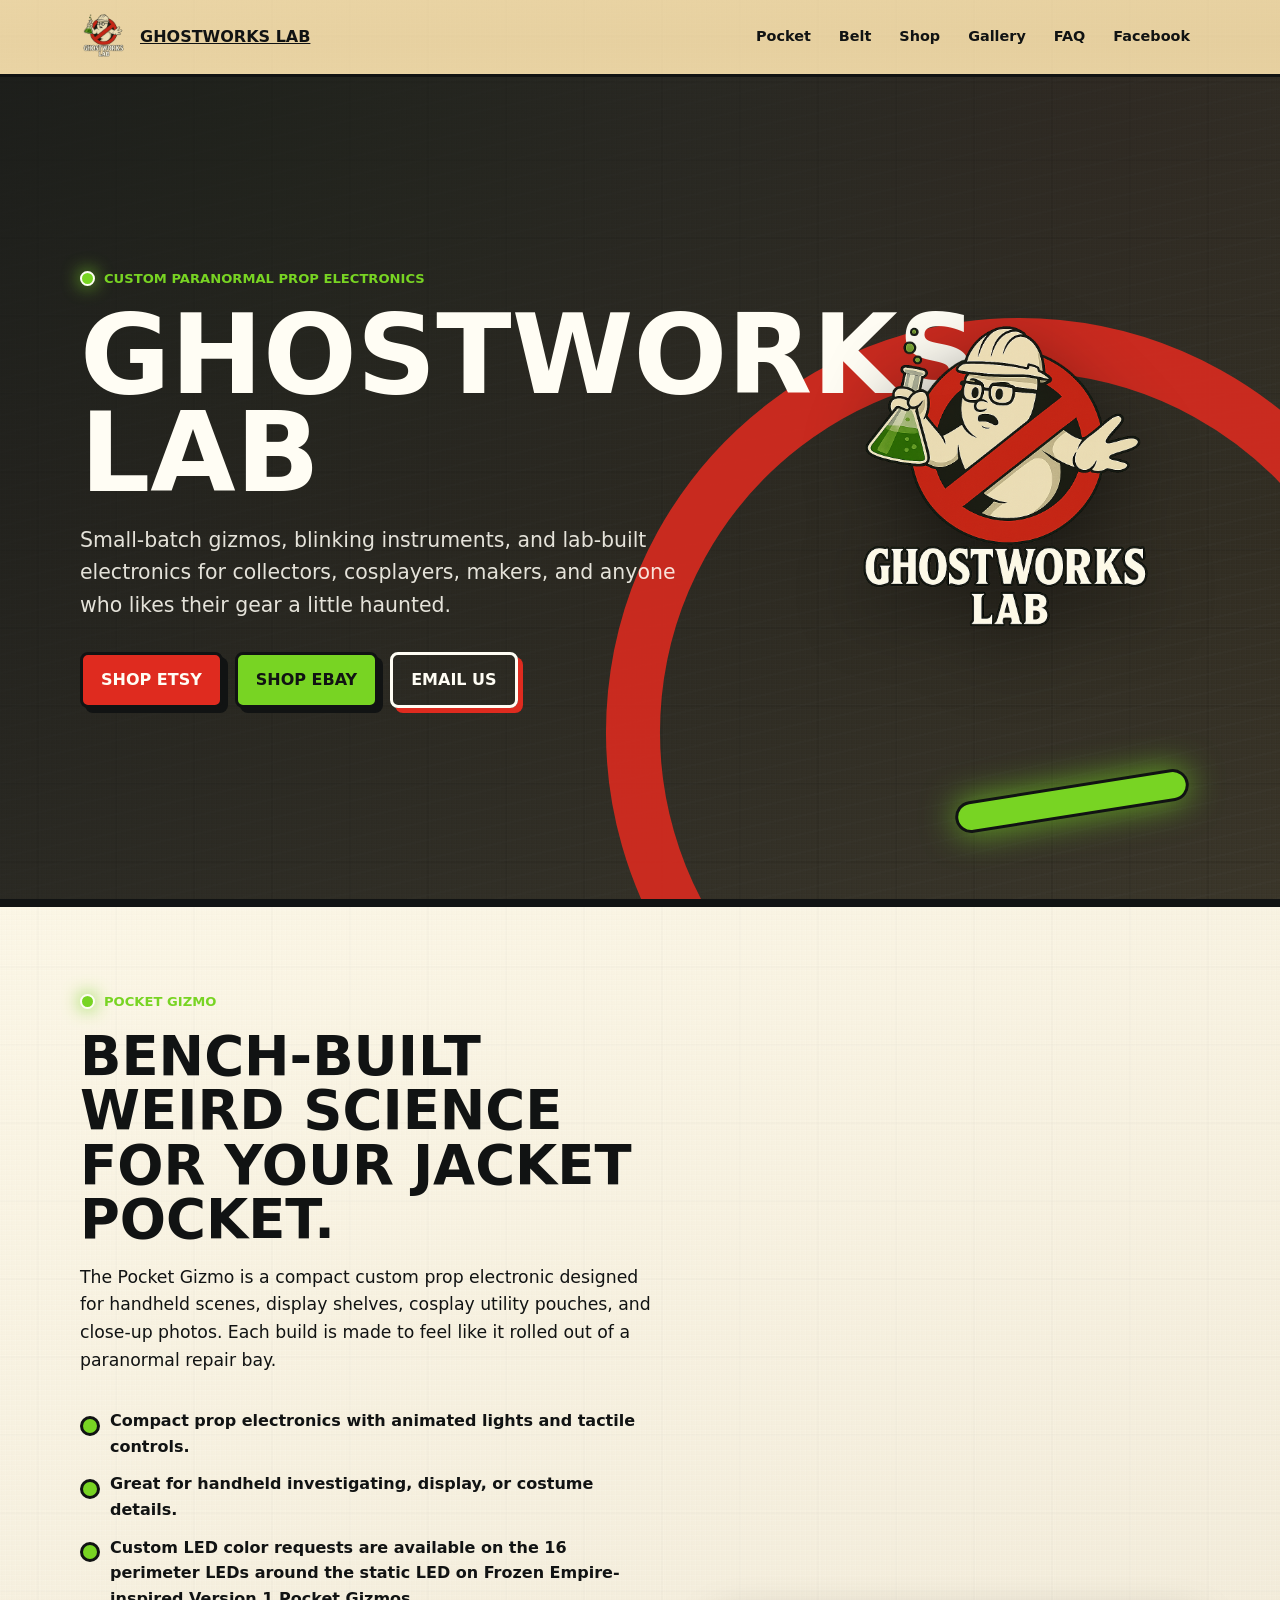
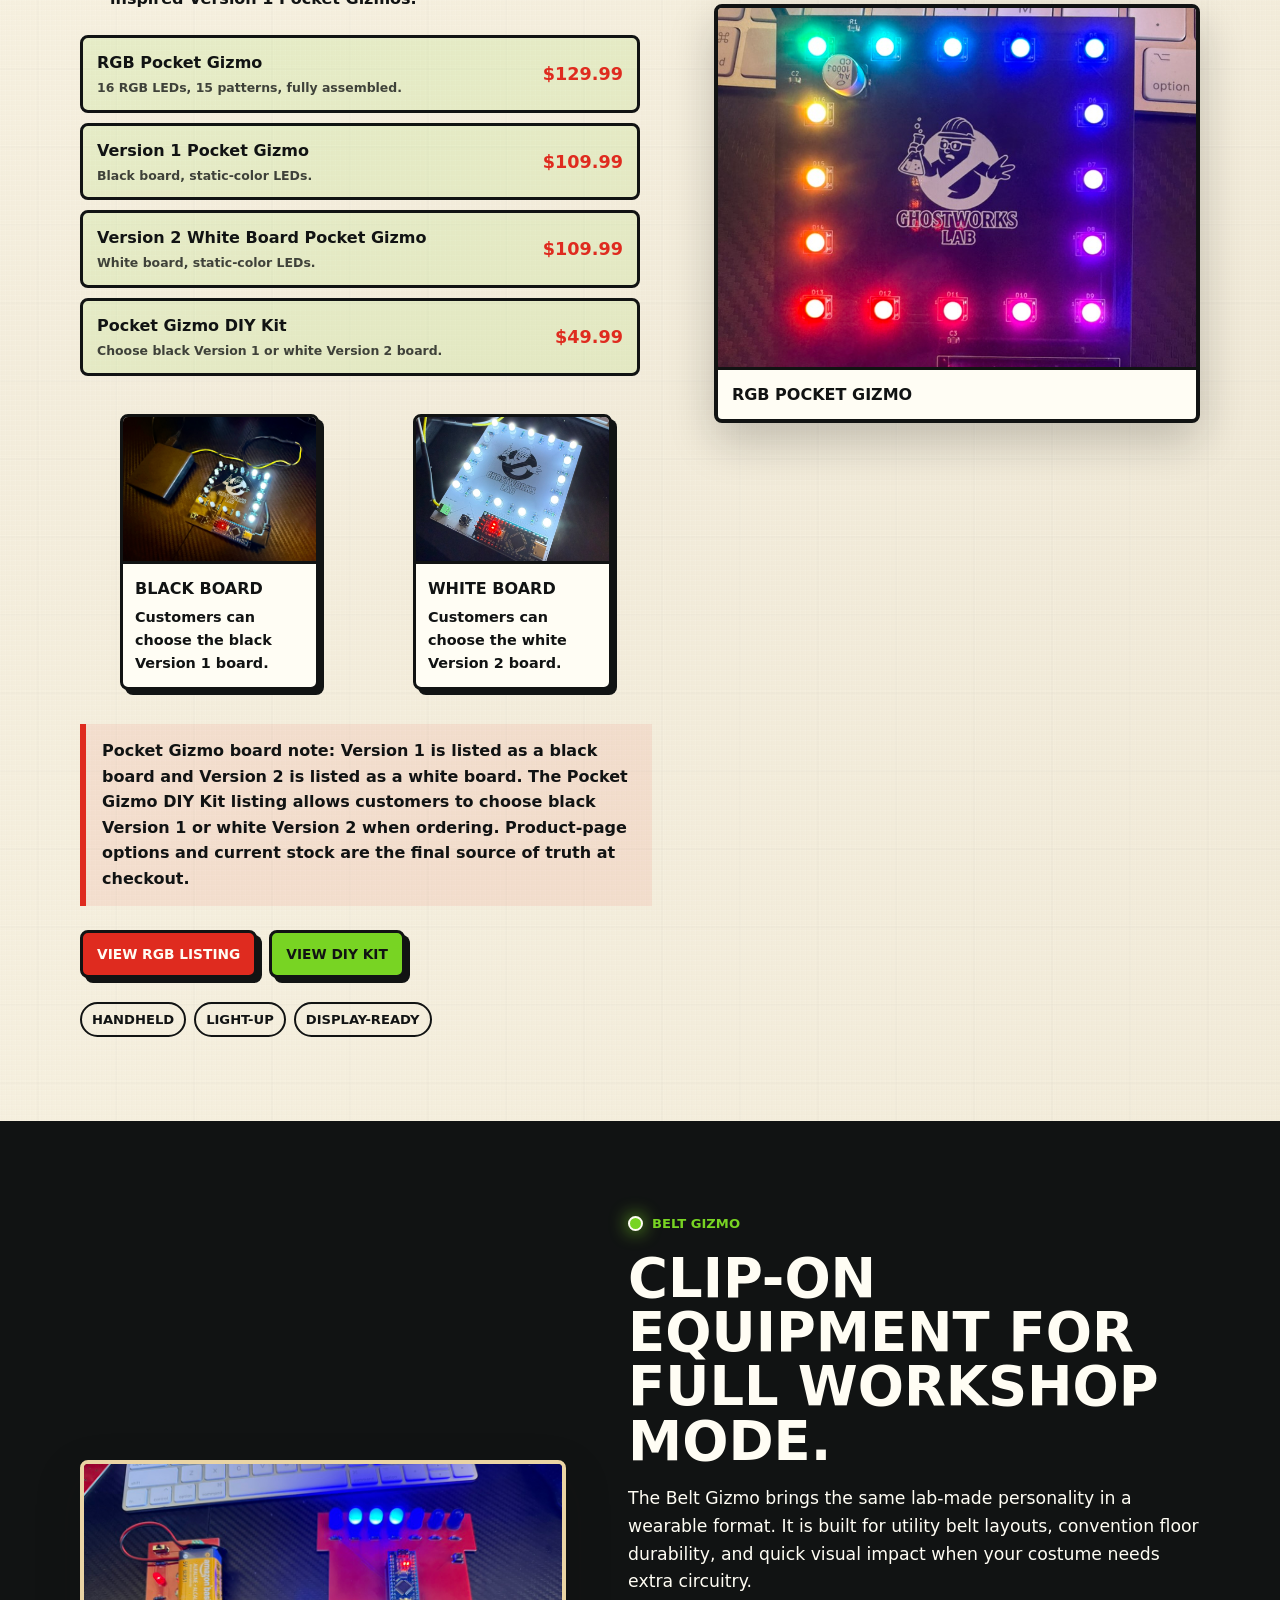
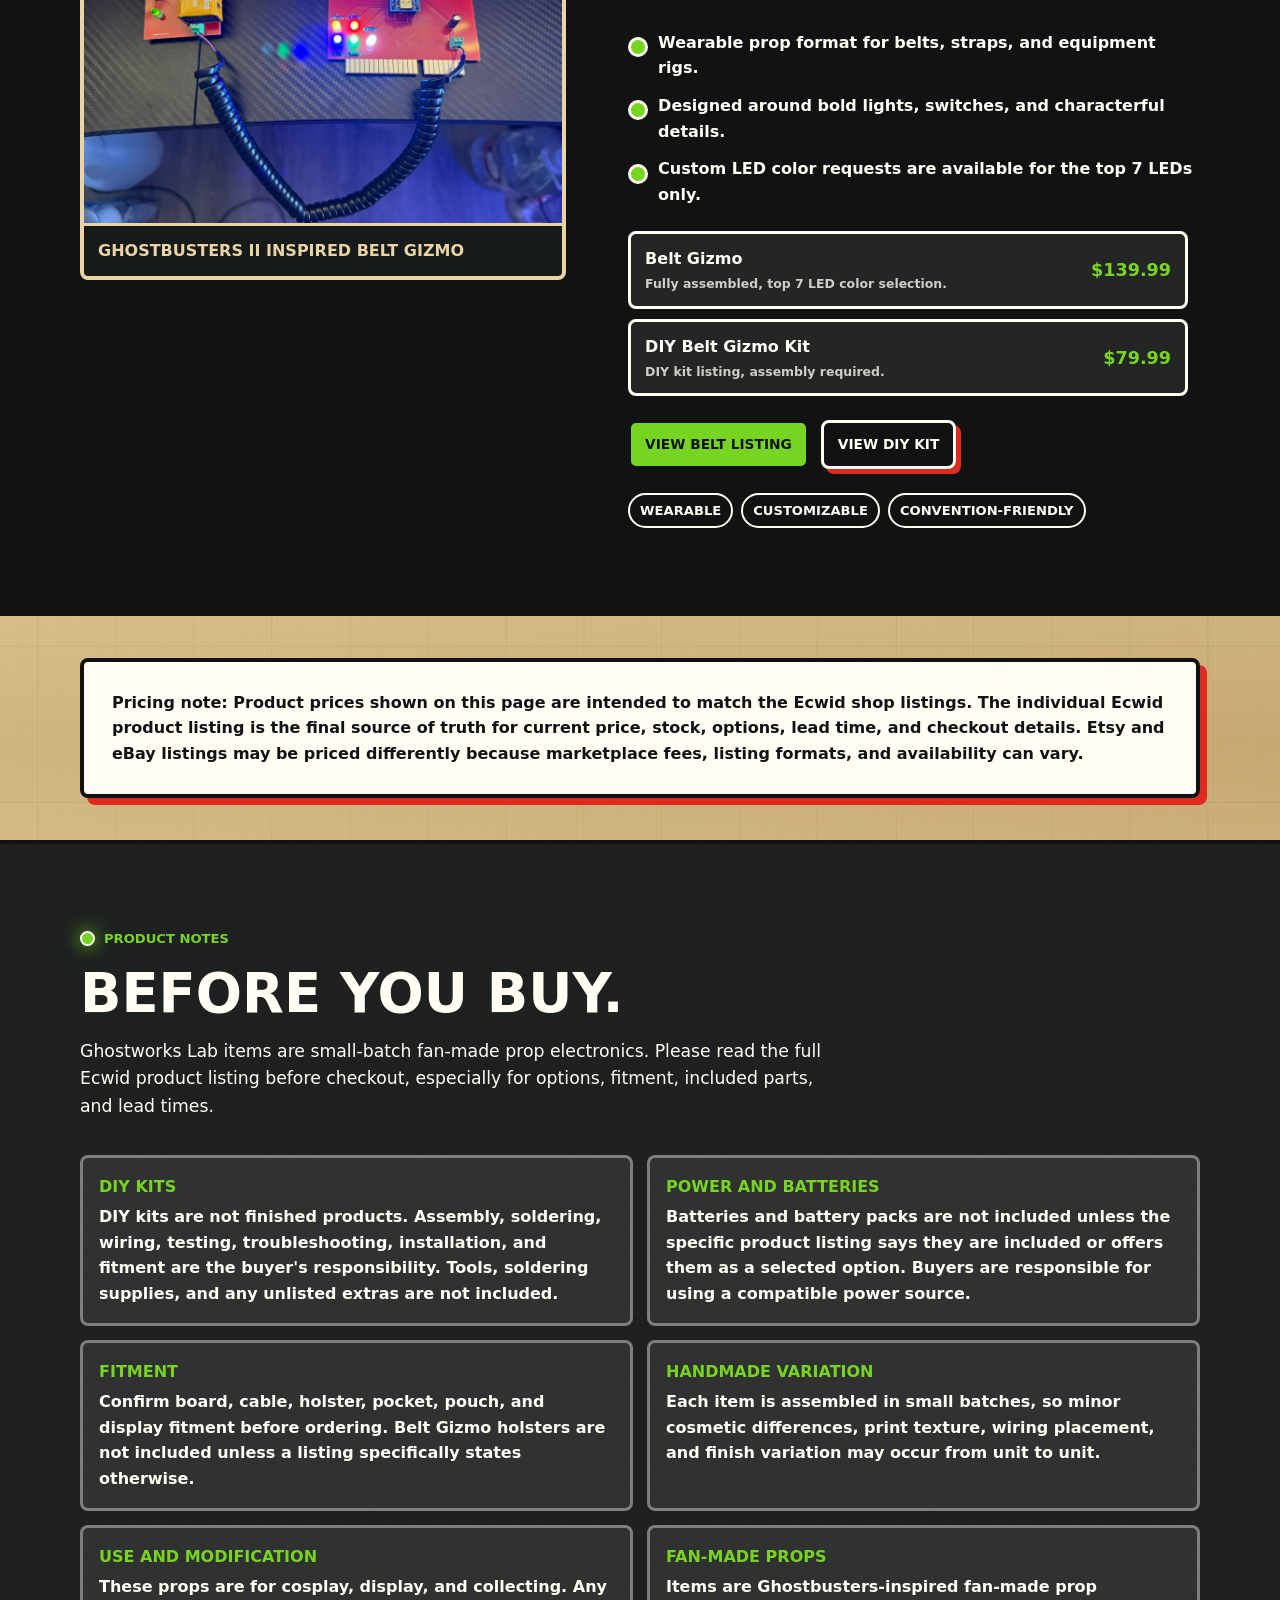
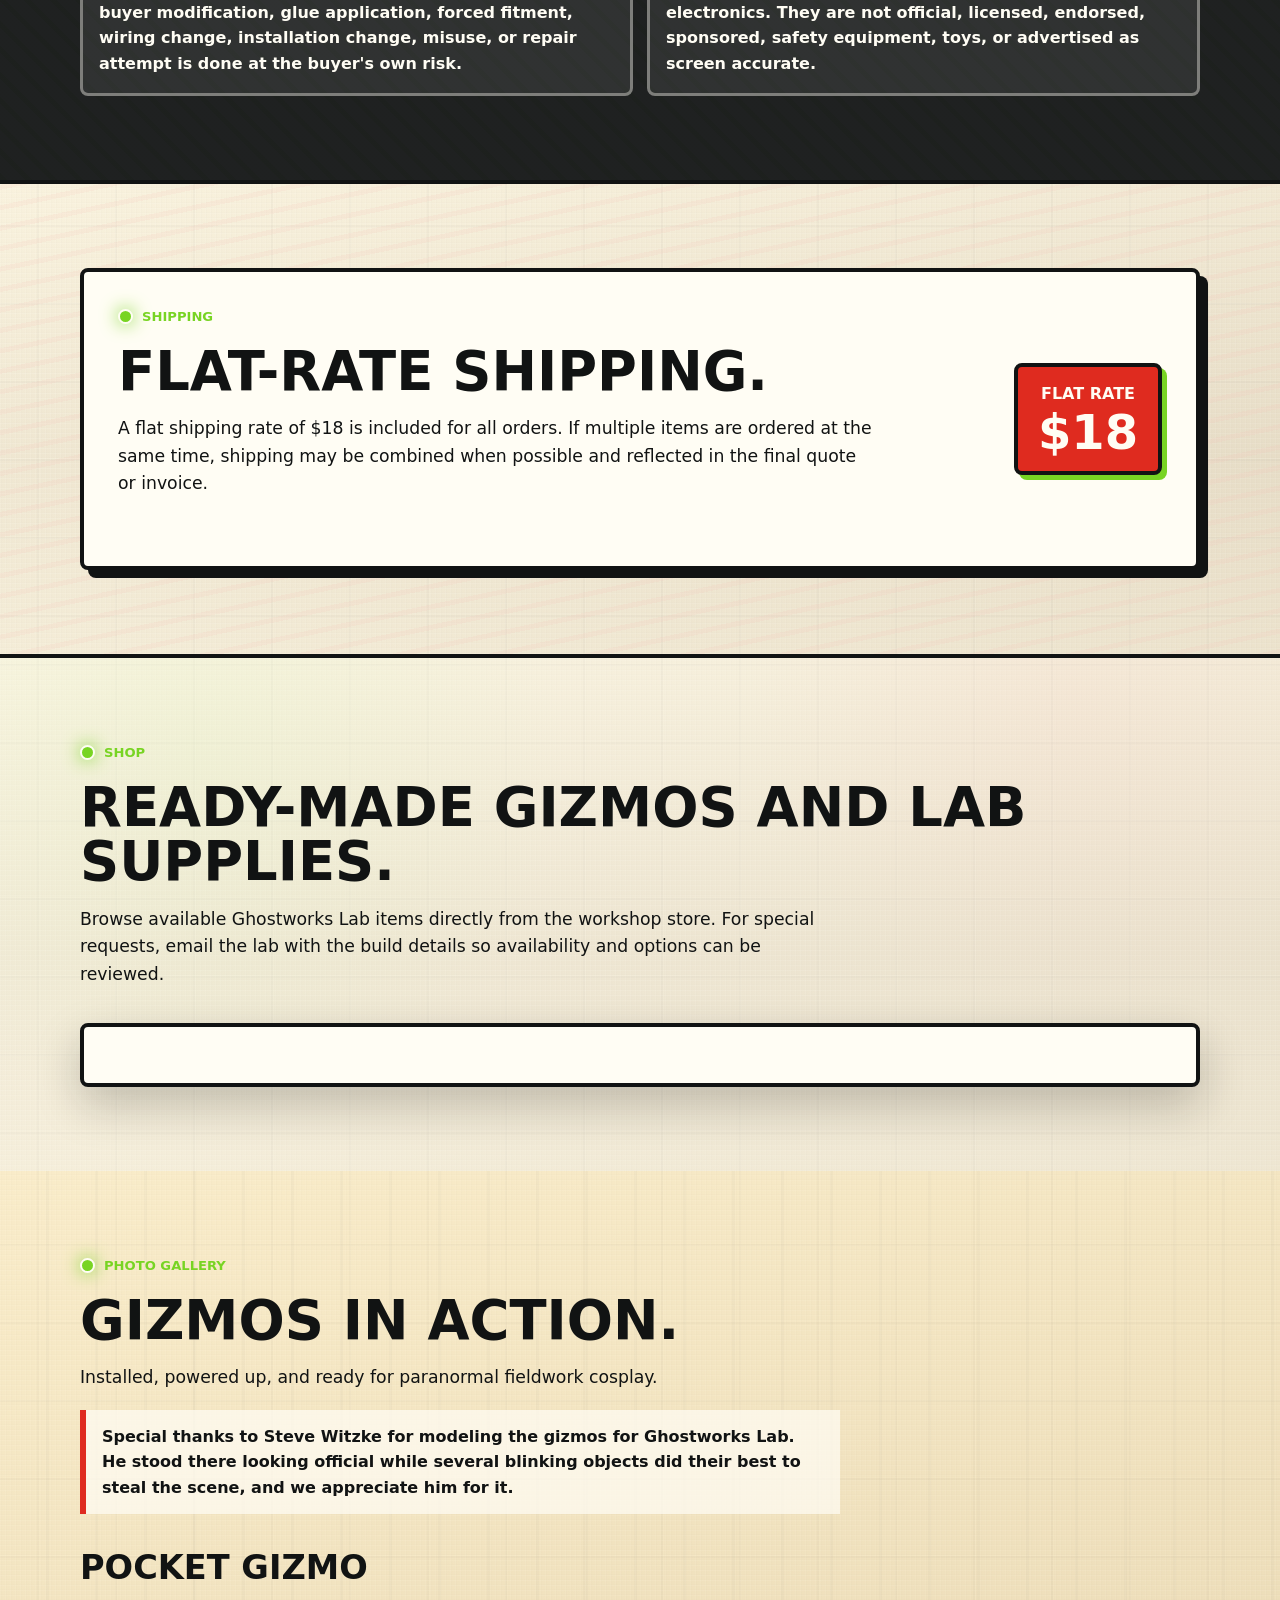
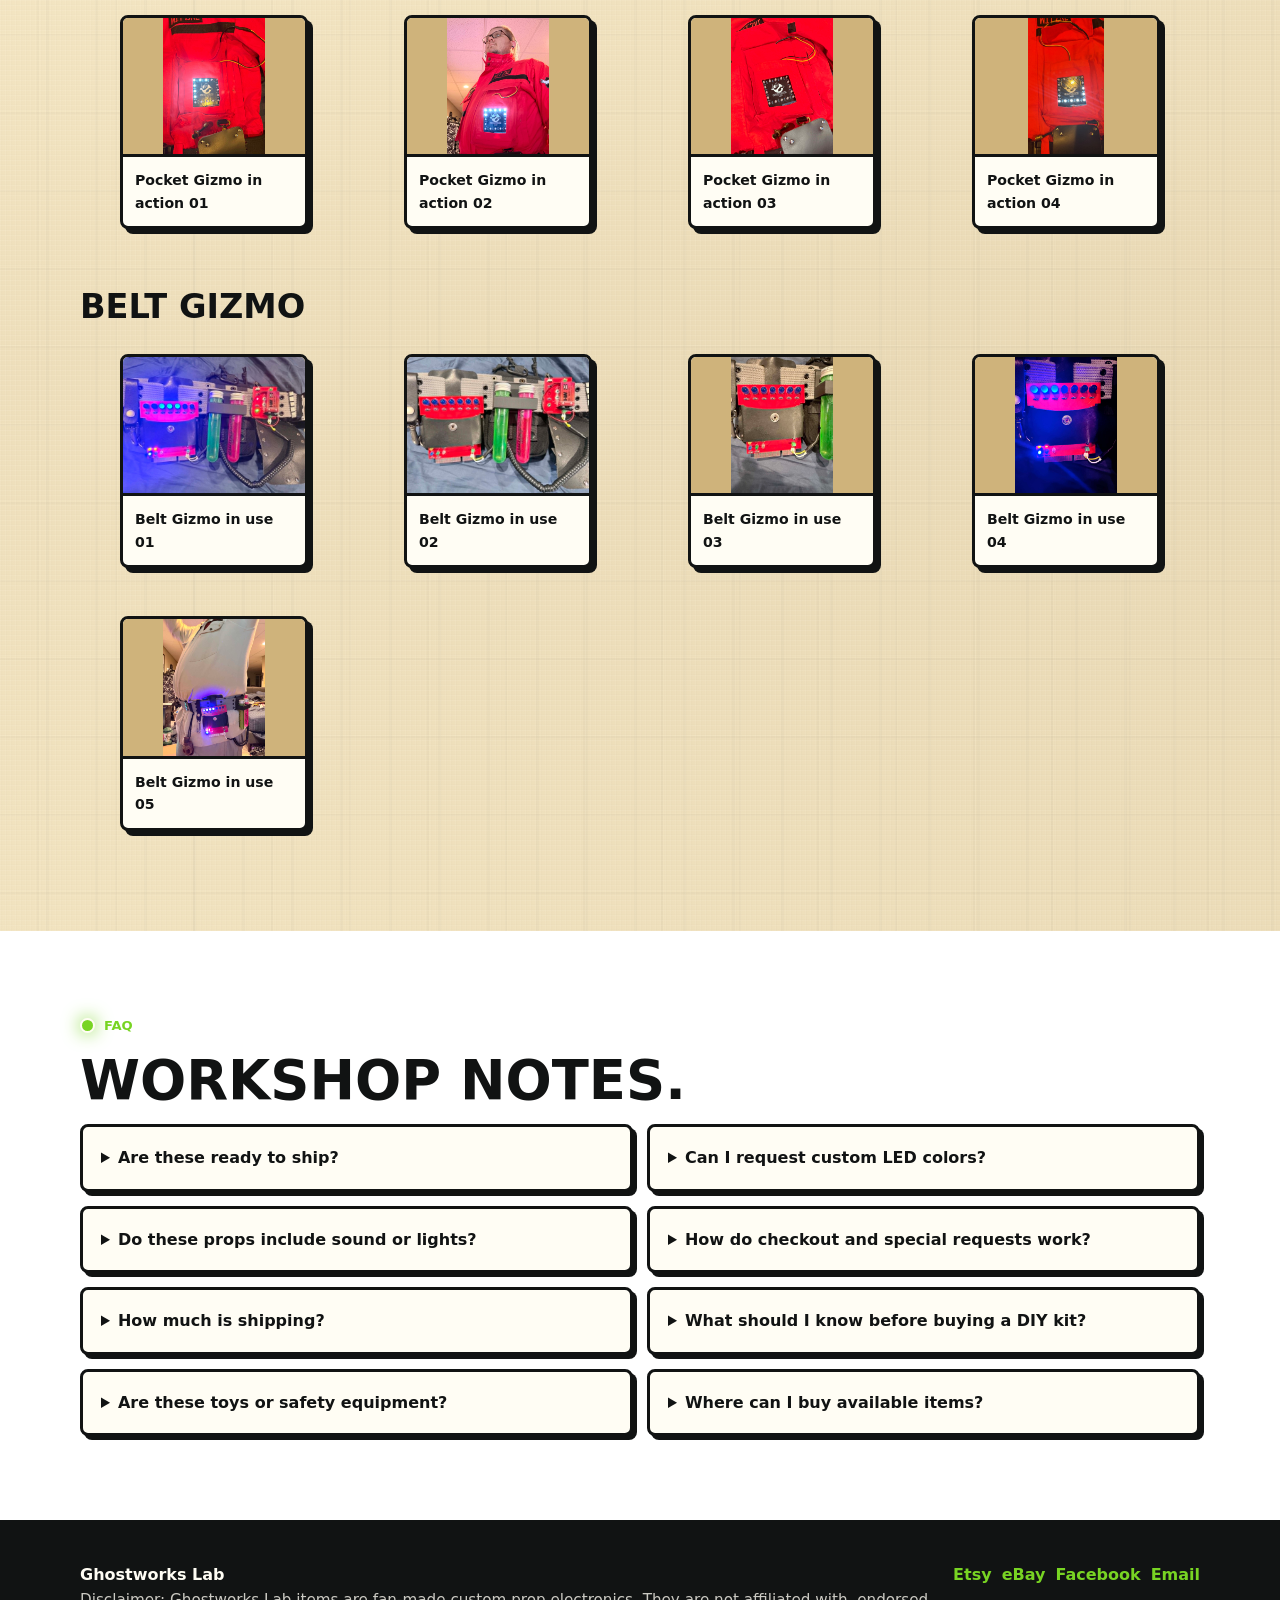
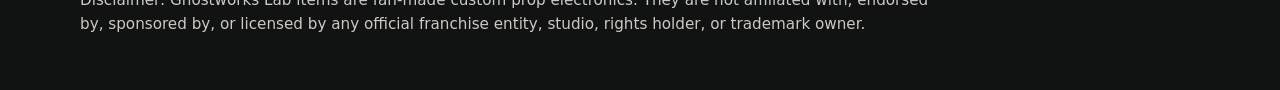
==== index.html @ 40ea3102 "Restore www as Pages domain" ====
<!DOCTYPE html>
<html lang="en">
<head>
  <meta charset="utf-8">
  <meta name="viewport" content="width=device-width, initial-scale=1">
  <meta name="description" content="Ghostworks Lab builds fan-made custom prop electronics with paranormal workshop energy.">
  <title>Ghostworks Lab | Custom Prop Electronics</title>
  <link rel="icon" type="image/png" href="logo.png">
  <link rel="apple-touch-icon" href="logo.png">
  <style>
    :root {
      --cream: #ead4a4;
      --cream-2: #cfb37b;
      --khaki-light: #e1c993;
      --khaki: #b99a62;
      --khaki-dark: #7f653f;
      --ink: #111313;
      --ink-soft: #242828;
      --red: #df2b1f;
      --red-dark: #a91f18;
      --slime: #78d423;
      --slime-dark: #2f7d12;
      --white: #fffdf4;
      --shadow: 0 18px 45px rgba(17, 19, 19, 0.22);
      --radius: 8px;
      --max-width: 1120px;
      --ripstop-fabric:
        linear-gradient(135deg, rgba(255, 246, 209, 0.34), rgba(126, 98, 50, 0.28)),
        repeating-linear-gradient(0deg, rgba(255, 255, 255, 0.14) 0 1px, rgba(111, 84, 42, 0.08) 1px 2px, transparent 2px 5px),
        repeating-linear-gradient(90deg, rgba(255, 255, 255, 0.12) 0 1px, rgba(95, 72, 36, 0.09) 1px 2px, transparent 2px 5px),
        repeating-linear-gradient(0deg, transparent 0 37px, rgba(83, 64, 34, 0.2) 37px 39px, rgba(255, 239, 186, 0.18) 39px 40px, transparent 40px 78px),
        repeating-linear-gradient(90deg, transparent 0 37px, rgba(83, 64, 34, 0.2) 37px 39px, rgba(255, 239, 186, 0.18) 39px 40px, transparent 40px 78px),
        linear-gradient(180deg, var(--khaki-light), var(--khaki) 58%, #d8bf88);
    }

    * {
      box-sizing: border-box;
    }

    html {
      scroll-behavior: smooth;
    }

    body {
      margin: 0;
      color: var(--ink);
      font-family: Inter, ui-sans-serif, system-ui, -apple-system, BlinkMacSystemFont, "Segoe UI", sans-serif;
      line-height: 1.6;
      background:
        radial-gradient(circle at 18% 12%, rgba(120, 212, 35, 0.18), transparent 26rem),
        radial-gradient(circle at 86% 6%, rgba(223, 43, 31, 0.14), transparent 24rem),
        var(--ripstop-fabric);
      background-attachment: fixed;
    }

    img {
      display: block;
      max-width: 100%;
    }

    a {
      color: inherit;
    }

    .site-header {
      position: sticky;
      top: 0;
      z-index: 20;
      border-bottom: 3px solid var(--ink);
      background:
        linear-gradient(rgba(234, 212, 164, 0.92), rgba(234, 212, 164, 0.92)),
        var(--ripstop-fabric);
      backdrop-filter: blur(14px);
    }

    .nav {
      width: min(100% - 32px, var(--max-width));
      margin: 0 auto;
      min-height: 74px;
      display: flex;
      align-items: center;
      justify-content: space-between;
      gap: 24px;
    }

    .brand-mark {
      display: flex;
      align-items: center;
      gap: 12px;
      min-width: 0;
      font-weight: 900;
      letter-spacing: 0;
      text-transform: uppercase;
    }

    .brand-mark img {
      width: 48px;
      height: 48px;
      object-fit: contain;
    }

    .brand-mark span {
      white-space: nowrap;
    }

    .nav-links {
      display: flex;
      align-items: center;
      gap: 8px;
      flex-wrap: wrap;
      justify-content: flex-end;
    }

    .nav-links a {
      padding: 8px 10px;
      border-radius: 999px;
      font-size: 0.9rem;
      font-weight: 800;
      text-decoration: none;
    }

    .nav-links a:hover,
    .nav-links a:focus-visible {
      color: var(--white);
      background: var(--ink);
      outline: none;
    }

    .section {
      padding: 84px 0;
    }

    .wrap {
      width: min(100% - 32px, var(--max-width));
      margin: 0 auto;
    }

    .hero {
      position: relative;
      overflow: hidden;
      min-height: calc(100svh - 74px);
      display: grid;
      align-items: center;
      border-bottom: 4px solid var(--ink);
      background:
        linear-gradient(135deg, rgba(17, 19, 19, 0.94), rgba(17, 19, 19, 0.76)),
        repeating-linear-gradient(-12deg, rgba(255, 244, 215, 0.12) 0 2px, transparent 2px 18px);
      color: var(--white);
    }

    .hero::before {
      content: "";
      position: absolute;
      inset: auto -12% -30% auto;
      width: 58vw;
      max-width: 720px;
      aspect-ratio: 1;
      border: clamp(24px, 5vw, 54px) solid var(--red);
      border-radius: 50%;
      transform: rotate(-16deg);
      opacity: 0.88;
    }

    .hero::after {
      content: "";
      position: absolute;
      right: 7%;
      bottom: 10%;
      width: 18%;
      min-width: 140px;
      max-width: 250px;
      height: 26px;
      border: 3px solid var(--ink);
      border-radius: 999px;
      background: var(--slime);
      box-shadow: 0 0 34px rgba(120, 212, 35, 0.75);
      transform: rotate(-9deg);
    }

    .hero-grid {
      position: relative;
      z-index: 1;
      display: grid;
      grid-template-columns: minmax(0, 1fr) minmax(260px, 380px);
      align-items: center;
      gap: clamp(28px, 5vw, 56px);
      padding: 64px 0;
    }

    .hero-content {
      min-width: 0;
    }

    .hero-art {
      justify-self: end;
      width: min(100%, 380px);
      padding: clamp(10px, 2vw, 18px);
    }

    .hero-logo {
      width: 100%;
      max-height: 46vh;
      object-fit: contain;
      filter: drop-shadow(0 22px 35px rgba(0, 0, 0, 0.42));
    }

    .eyebrow {
      display: inline-flex;
      align-items: center;
      gap: 9px;
      margin: 0 0 18px;
      color: var(--slime);
      font-size: 0.82rem;
      font-weight: 900;
      text-transform: uppercase;
    }

    .eyebrow::before {
      content: "";
      width: 11px;
      height: 11px;
      border: 2px solid var(--white);
      border-radius: 50%;
      background: var(--slime);
      box-shadow: 0 0 18px var(--slime);
    }

    h1,
    h2,
    h3,
    p {
      margin-top: 0;
    }

    h1 {
      max-width: 760px;
      margin-bottom: 22px;
      font-size: clamp(3rem, 9vw, 6.9rem);
      line-height: 0.88;
      letter-spacing: 0;
      text-transform: uppercase;
      text-wrap: balance;
    }

    h2 {
      margin-bottom: 16px;
      font-size: clamp(2rem, 5vw, 3.4rem);
      line-height: 1;
      letter-spacing: 0;
      text-transform: uppercase;
    }

    h3 {
      margin-bottom: 10px;
      font-size: 1.24rem;
      line-height: 1.2;
    }

    .hero-copy {
      max-width: 620px;
      color: rgba(255, 253, 244, 0.88);
      font-size: clamp(1.05rem, 2vw, 1.28rem);
    }

    .button-row {
      display: flex;
      flex-wrap: wrap;
      gap: 12px;
      margin-top: 30px;
    }

    .button {
      display: inline-flex;
      align-items: center;
      justify-content: center;
      min-height: 48px;
      padding: 12px 18px;
      border: 3px solid var(--ink);
      border-radius: var(--radius);
      box-shadow: 5px 5px 0 var(--ink);
      font-weight: 900;
      text-decoration: none;
      text-transform: uppercase;
      transition: transform 160ms ease, box-shadow 160ms ease;
    }

    .button:hover,
    .button:focus-visible {
      transform: translate(2px, 2px);
      box-shadow: 3px 3px 0 var(--ink);
      outline: none;
    }

    .button.primary {
      color: var(--white);
      background: var(--red);
    }

    .button.secondary {
      color: var(--ink);
      background: var(--slime);
    }

    .button.ghost {
      color: var(--white);
      border-color: var(--white);
      box-shadow: 5px 5px 0 var(--red);
      background: transparent;
    }

    .section-intro {
      max-width: 760px;
      margin-bottom: 34px;
      font-size: 1.08rem;
    }

    .product {
      border-top: 4px solid var(--ink);
      border-bottom: 4px solid var(--ink);
      background:
        linear-gradient(rgba(255, 253, 244, 0.8), rgba(255, 253, 244, 0.8)),
        var(--ripstop-fabric);
    }

    .product.alt {
      background: var(--ink);
      color: var(--white);
    }

    .product-grid {
      display: grid;
      grid-template-columns: minmax(0, 1fr) minmax(280px, 0.85fr);
      gap: clamp(28px, 5vw, 62px);
      align-items: center;
    }

    .product.alt .product-grid {
      grid-template-columns: minmax(280px, 0.85fr) minmax(0, 1fr);
    }

    .lab-panel {
      position: relative;
      overflow: hidden;
      min-height: 340px;
      border: 4px solid var(--ink);
      border-radius: var(--radius);
      box-shadow: var(--shadow);
      background:
        radial-gradient(circle at 20% 22%, rgba(120, 212, 35, 0.75), transparent 0 13%, transparent 14%),
        linear-gradient(135deg, var(--cream), var(--cream-2));
    }

    .product.alt .lab-panel {
      border-color: var(--cream);
      background:
        radial-gradient(circle at 72% 28%, rgba(223, 43, 31, 0.7), transparent 0 14%, transparent 15%),
        linear-gradient(135deg, #1c2020, #3a3324);
    }

    .device-plate {
      position: absolute;
      left: 50%;
      top: 50%;
      width: min(72%, 360px);
      aspect-ratio: 4 / 3;
      transform: translate(-50%, -50%) rotate(-4deg);
      border: 5px solid var(--ink);
      border-radius: 8px;
      background:
        linear-gradient(90deg, transparent 0 38%, rgba(17, 19, 19, 0.1) 38% 42%, transparent 42%),
        linear-gradient(180deg, #efe5c2, #b9aa80);
      box-shadow: 10px 12px 0 rgba(17, 19, 19, 0.28);
    }

    .product.alt .device-plate {
      border-color: var(--cream);
      transform: translate(-50%, -50%) rotate(5deg);
      background:
        repeating-linear-gradient(90deg, #191c1c 0 18px, #343a36 18px 28px),
        linear-gradient(180deg, #202424, #151717);
      box-shadow: 10px 12px 0 rgba(248, 231, 185, 0.18);
    }

    .device-plate::before,
    .device-plate::after {
      content: "";
      position: absolute;
      border: 4px solid var(--ink);
      border-radius: 999px;
      background: var(--slime);
      box-shadow: 0 0 24px rgba(120, 212, 35, 0.8);
    }

    .device-plate::before {
      left: 12%;
      top: 18%;
      width: 22%;
      aspect-ratio: 1;
    }

    .device-plate::after {
      right: 12%;
      bottom: 16%;
      width: 44%;
      height: 18%;
      background: var(--red);
      box-shadow: none;
    }

    .product-photo {
      overflow: hidden;
      margin: 0;
      border: 4px solid var(--ink);
      border-radius: var(--radius);
      background: var(--white);
      box-shadow: var(--shadow);
    }

    .product.alt .product-photo {
      border-color: var(--cream);
      background: #171a1a;
    }

    .product-photo img {
      width: 100%;
      aspect-ratio: 4 / 3;
      object-fit: cover;
      object-position: center;
    }

    .product-photo a,
    .board-card a {
      display: block;
      color: inherit;
      text-decoration: none;
    }

    .product-photo figcaption {
      margin: 0;
      padding: 12px 14px;
      border-top: 3px solid var(--ink);
      font-weight: 900;
      text-transform: uppercase;
    }

    .product.alt .product-photo figcaption {
      border-top-color: var(--cream);
      color: var(--cream);
    }

    .price-list {
      display: grid;
      gap: 10px;
      max-width: 560px;
      margin: 24px 0 0;
    }

    .price-item {
      display: flex;
      align-items: center;
      justify-content: space-between;
      gap: 16px;
      padding: 12px 14px;
      border: 3px solid currentColor;
      border-radius: var(--radius);
      background: rgba(120, 212, 35, 0.12);
      font-weight: 900;
    }

    .price-copy {
      min-width: 0;
    }

    .price-copy span {
      display: block;
    }

    .price-copy small {
      display: block;
      margin-top: 2px;
      font-size: 0.78rem;
      font-weight: 750;
      opacity: 0.78;
    }

    .product.alt .price-item {
      background: rgba(255, 253, 244, 0.08);
    }

    .price-amount {
      white-space: nowrap;
      color: var(--red);
      font-size: 1.1rem;
    }

    .product.alt .price-amount {
      color: var(--slime);
    }

    .price-link {
      color: inherit;
      text-decoration: none;
    }

    .price-link:hover,
    .price-link:focus-visible {
      color: var(--white);
      background: var(--red);
      outline: none;
    }

    .product.alt .price-link:hover,
    .product.alt .price-link:focus-visible {
      color: var(--ink);
      background: var(--slime);
    }

    .product-actions {
      display: flex;
      flex-wrap: wrap;
      gap: 12px;
      margin-top: 24px;
    }

    .product-actions .button {
      min-height: 44px;
      padding: 10px 14px;
      font-size: 0.86rem;
    }

    .stock-note {
      margin: 18px 0 0;
      padding: 14px 16px;
      border-left: 6px solid var(--red);
      background: rgba(223, 43, 31, 0.08);
      font-weight: 800;
    }

    .product.alt .stock-note {
      border-left-color: var(--slime);
      background: rgba(120, 212, 35, 0.12);
    }

    .board-options {
      display: grid;
      grid-template-columns: repeat(2, minmax(0, 1fr));
      gap: 14px;
      margin-top: 22px;
    }

    .board-card {
      overflow: hidden;
      border: 3px solid var(--ink);
      border-radius: var(--radius);
      background: var(--white);
      box-shadow: 5px 5px 0 var(--ink);
    }

    .board-card img {
      width: 100%;
      aspect-ratio: 4 / 3;
      object-fit: cover;
      object-position: center;
      background: var(--cream-2);
    }

    .board-card figcaption {
      margin: 0;
      padding: 12px;
      border-top: 3px solid var(--ink);
      font-weight: 900;
    }

    .board-card strong {
      display: block;
      text-transform: uppercase;
    }

    .board-card span {
      display: block;
      margin-top: 4px;
      font-size: 0.9rem;
      font-weight: 700;
    }

    .feature-list {
      display: grid;
      gap: 12px;
      margin: 26px 0 0;
      padding: 0;
      list-style: none;
    }

    .feature-list li {
      position: relative;
      padding-left: 30px;
      font-weight: 750;
    }

    .feature-list li::before {
      content: "";
      position: absolute;
      left: 0;
      top: 0.46em;
      width: 14px;
      height: 14px;
      border: 3px solid currentColor;
      border-radius: 50%;
      background: var(--slime);
    }

    .tag-row {
      display: flex;
      flex-wrap: wrap;
      gap: 8px;
      margin-top: 24px;
    }

    .tag {
      border: 2px solid currentColor;
      border-radius: 999px;
      padding: 5px 10px;
      font-size: 0.82rem;
      font-weight: 900;
      text-transform: uppercase;
    }

    .shipping {
      border-bottom: 4px solid var(--ink);
      background:
        linear-gradient(rgba(255, 253, 244, 0.7), rgba(255, 253, 244, 0.7)),
        repeating-linear-gradient(-12deg, rgba(223, 43, 31, 0.14) 0 5px, transparent 5px 20px),
        var(--ripstop-fabric);
    }

    .pricing-disclaimer {
      padding: 42px 0;
      border-bottom: 4px solid var(--ink);
      background:
        linear-gradient(rgba(207, 179, 123, 0.72), rgba(207, 179, 123, 0.72)),
        var(--ripstop-fabric);
    }

    .pricing-card {
      padding: clamp(20px, 3vw, 28px);
      border: 4px solid var(--ink);
      border-radius: var(--radius);
      background: var(--white);
      box-shadow: 7px 7px 0 var(--red);
    }

    .pricing-card p {
      margin-bottom: 0;
      font-weight: 850;
    }

    .disclaimer-section {
      border-bottom: 4px solid var(--ink);
      background:
        linear-gradient(rgba(17, 19, 19, 0.94), rgba(17, 19, 19, 0.94)),
        repeating-linear-gradient(45deg, rgba(120, 212, 35, 0.22) 0 5px, transparent 5px 18px);
      color: var(--white);
    }

    .notice-list {
      display: grid;
      grid-template-columns: repeat(2, minmax(0, 1fr));
      gap: 14px;
      margin: 28px 0 0;
      padding: 0;
      list-style: none;
    }

    .notice-list li {
      padding: 16px;
      border: 3px solid rgba(255, 253, 244, 0.38);
      border-radius: var(--radius);
      background: rgba(255, 253, 244, 0.08);
      font-weight: 760;
    }

    .notice-list strong {
      display: block;
      margin-bottom: 5px;
      color: var(--slime);
      text-transform: uppercase;
    }

    .shipping-card {
      display: grid;
      grid-template-columns: minmax(0, 1fr) auto;
      align-items: center;
      gap: 24px;
      padding: clamp(22px, 4vw, 34px);
      border: 4px solid var(--ink);
      border-radius: var(--radius);
      background: var(--white);
      box-shadow: 8px 8px 0 var(--ink);
    }

    .shipping-price {
      display: grid;
      place-items: center;
      min-width: 148px;
      min-height: 112px;
      padding: 14px;
      border: 4px solid var(--ink);
      border-radius: var(--radius);
      color: var(--white);
      background: var(--red);
      box-shadow: 5px 5px 0 var(--slime);
      font-weight: 900;
      text-align: center;
      text-transform: uppercase;
    }

    .shipping-price strong {
      display: block;
      font-size: clamp(2.1rem, 5vw, 3rem);
      line-height: 1;
    }

    .shop {
      background:
        linear-gradient(rgba(255, 253, 244, 0.74), rgba(255, 253, 244, 0.74)),
        radial-gradient(circle at 15% 18%, rgba(120, 212, 35, 0.24), transparent 32%),
        radial-gradient(circle at 84% 8%, rgba(230, 42, 43, 0.14), transparent 28%),
        var(--ripstop-fabric);
    }

    .shop-embed {
      margin-top: 28px;
      padding: clamp(16px, 3vw, 28px);
      border: 4px solid var(--ink);
      border-radius: var(--radius);
      background: var(--white);
      box-shadow: var(--shadow);
    }

    .gallery {
      background:
        linear-gradient(rgba(255, 244, 215, 0.7), rgba(255, 244, 215, 0.7)),
        repeating-linear-gradient(90deg, transparent 0 46px, rgba(17, 19, 19, 0.08) 46px 49px),
        var(--ripstop-fabric);
    }

    .gallery-grid {
      display: grid;
      grid-template-columns: repeat(4, minmax(0, 1fr));
      gap: 16px;
    }

    .gallery-subsection + .gallery-subsection {
      margin-top: 42px;
    }

    .thanks-note {
      max-width: 760px;
      margin: -16px 0 34px;
      padding: 14px 16px;
      border-left: 6px solid var(--red);
      background: rgba(255, 253, 244, 0.72);
      font-weight: 800;
    }

    .gallery-subsection h3 {
      margin-bottom: 10px;
      font-size: clamp(1.45rem, 3vw, 2.1rem);
      text-transform: uppercase;
    }

    .photo-card {
      overflow: hidden;
      border: 3px solid var(--ink);
      border-radius: var(--radius);
      background: var(--white);
      box-shadow: 5px 5px 0 var(--ink);
    }

    .photo-card a {
      display: block;
      color: inherit;
      text-decoration: none;
    }

    .photo-card img {
      display: block;
      width: 100%;
      aspect-ratio: 4 / 3;
      object-fit: contain;
      object-position: center;
      background: var(--cream-2);
    }

    .photo-card figcaption {
      margin: 0;
      padding: 12px;
      border-top: 3px solid var(--ink);
      font-size: 0.88rem;
      font-weight: 850;
      word-break: break-word;
    }

    .faq-grid {
      display: grid;
      grid-template-columns: repeat(2, minmax(0, 1fr));
      gap: 14px;
    }

    details {
      border: 3px solid var(--ink);
      border-radius: var(--radius);
      background: var(--white);
      box-shadow: 4px 4px 0 var(--ink);
    }

    summary {
      cursor: pointer;
      padding: 18px;
      font-weight: 900;
      list-style-position: inside;
    }

    details p {
      margin: 0;
      padding: 0 18px 18px;
    }

    .site-footer {
      padding: 38px 0;
      border-top: 4px solid var(--ink);
      color: var(--white);
      background: var(--ink);
    }

    .footer-grid {
      display: grid;
      grid-template-columns: minmax(0, 1fr) auto;
      gap: 24px;
      align-items: start;
    }

    .disclaimer {
      max-width: 850px;
      color: rgba(255, 253, 244, 0.78);
      font-size: 0.95rem;
    }

    .footer-links {
      display: flex;
      flex-wrap: wrap;
      gap: 10px;
      justify-content: flex-end;
    }

    .footer-links a {
      color: var(--slime);
      font-weight: 850;
      text-decoration: none;
    }

    .footer-links a:hover,
    .footer-links a:focus-visible {
      text-decoration: underline;
      outline: none;
    }

    @media (max-width: 860px) {
      .nav {
        align-items: flex-start;
        flex-direction: column;
        gap: 8px;
        padding: 12px 0;
      }

      .nav-links {
        justify-content: flex-start;
      }

      .hero {
        min-height: auto;
      }

      .hero::before {
        width: 82vw;
        opacity: 0.5;
      }

      .hero::after {
        right: 5%;
        bottom: 4%;
        min-width: 110px;
      }

      .hero-grid,
      .product-grid,
      .product.alt .product-grid,
      .shipping-card,
      .footer-grid {
        grid-template-columns: 1fr;
      }

      .hero-grid {
        align-items: start;
        padding: 48px 0;
      }

      .hero-art {
        justify-self: start;
        width: min(280px, 72vw);
        padding: 0;
      }

      .hero-logo {
        max-height: none;
      }

      .gallery-grid,
      .faq-grid,
      .notice-list {
        grid-template-columns: repeat(2, minmax(0, 1fr));
      }

      .footer-links {
        justify-content: flex-start;
      }
    }

    @media (max-width: 560px) {
      .section {
        padding: 58px 0;
      }

      .brand-mark span {
        white-space: normal;
      }

      .nav-links a {
        padding-left: 0;
      }

      h1 {
        font-size: clamp(2.45rem, 16vw, 3.75rem);
      }

      .hero-copy {
        font-size: 1rem;
      }

      .button {
        width: 100%;
      }

      .price-item {
        align-items: flex-start;
        flex-direction: column;
        gap: 4px;
      }

      .gallery-grid,
      .faq-grid,
      .notice-list,
      .board-options {
        grid-template-columns: 1fr;
      }

      .lab-panel {
        min-height: 260px;
      }

      .shipping-price {
        width: 100%;
      }
    }
  </style>
</head>
<body>
  <header class="site-header" aria-label="Site header">
    <nav class="nav">
      <a class="brand-mark" href="#top" aria-label="Ghostworks Lab home">
        <img src="logo.png" alt="Ghostworks Lab logo">
        <span>Ghostworks Lab</span>
      </a>
      <div class="nav-links" aria-label="Primary navigation">
        <a href="#pocket">Pocket</a>
        <a href="#belt">Belt</a>
        <a href="#shop">Shop</a>
        <a href="#gallery">Gallery</a>
        <a href="#faq">FAQ</a>
        <a href="https://www.facebook.com/profile.php?id=61590886284562">Facebook</a>
      </div>
    </nav>
  </header>

  <main id="top">
    <section class="hero">
      <div class="wrap hero-grid">
        <div class="hero-content">
          <p class="eyebrow">Custom paranormal prop electronics</p>
          <h1>Ghostworks Lab</h1>
          <p class="hero-copy">Small-batch gizmos, blinking instruments, and lab-built electronics for collectors, cosplayers, makers, and anyone who likes their gear a little haunted.</p>
          <div class="button-row" aria-label="Shop and order links">
            <a class="button primary" href="https://pixelandpatchworkus.etsy.com">Shop Etsy</a>
            <a class="button secondary" href="https://www.ebay.com/usr/ghostworkslab">Shop eBay</a>
            <a class="button ghost" href="mailto:charlie@ghostworkslab.com">Email Us</a>
          </div>
        </div>
        <div class="hero-art">
          <img class="hero-logo" src="logo.png" alt="Ghostworks Lab logo artwork">
        </div>
      </div>
    </section>

    <section class="section product" id="pocket">
      <div class="wrap product-grid">
        <div>
          <p class="eyebrow">Pocket Gizmo</p>
          <h2>Bench-built weird science for your jacket pocket.</h2>
          <p class="section-intro">The Pocket Gizmo is a compact custom prop electronic designed for handheld scenes, display shelves, cosplay utility pouches, and close-up photos. Each build is made to feel like it rolled out of a paranormal repair bay.</p>
          <ul class="feature-list">
            <li>Compact prop electronics with animated lights and tactile controls.</li>
            <li>Great for handheld investigating, display, or costume details.</li>
            <li>Custom LED color requests are available on the 16 perimeter LEDs around the static LED on Frozen Empire-inspired Version 1 Pocket Gizmos.</li>
          </ul>
          <div class="price-list" aria-label="Pocket Gizmo pricing">
            <a class="price-item price-link" href="#!/Ghostbusters-Frozen-Empire-Inspired-Pocket-Gizmo-RGB/p/842159410">
              <span class="price-copy">
                <span>RGB Pocket Gizmo</span>
                <small>16 RGB LEDs, 15 patterns, fully assembled.</small>
              </span>
              <span class="price-amount">$129.99</span>
            </a>
            <a class="price-item price-link" href="#!/Ghostbusters-Frozen-Empire-Inspired-Version-1-Static-Color-LED-Black-Board/p/842137473">
              <span class="price-copy">
                <span>Version 1 Pocket Gizmo</span>
                <small>Black board, static-color LEDs.</small>
              </span>
              <span class="price-amount">$109.99</span>
            </a>
            <a class="price-item price-link" href="#!/Ghostbusters-Frozen-Empire-Inspired-Version-2-Static-Color-LED-White-Board/p/842137474">
              <span class="price-copy">
                <span>Version 2 White Board Pocket Gizmo</span>
                <small>White board, static-color LEDs.</small>
              </span>
              <span class="price-amount">$109.99</span>
            </a>
            <a class="price-item price-link" href="#!/Ghostbusters-Frozen-Empire-Inspired-Pocket-Gizmo-Kit/p/842156678">
              <span class="price-copy">
                <span>Pocket Gizmo DIY Kit</span>
                <small>Choose black Version 1 or white Version 2 board.</small>
              </span>
              <span class="price-amount">$49.99</span>
            </a>
          </div>
          <div class="board-options" aria-label="Pocket Gizmo board color options">
            <figure class="board-card">
              <a href="#!/Ghostbusters-Frozen-Empire-Inspired-Version-1-Static-Color-LED-Black-Board/p/842137473">
                <img src="assets/pocket-gizmo-black-board.jpeg" alt="Black Pocket Gizmo board with white LEDs lit">
              </a>
              <figcaption>
                <strong>Black board</strong>
                <span>Customers can choose the black Version 1 board.</span>
              </figcaption>
            </figure>
            <figure class="board-card">
              <a href="#!/Ghostbusters-Frozen-Empire-Inspired-Version-2-Static-Color-LED-White-Board/p/842137474">
                <img src="assets/pocket-gizmo-white-board.jpeg" alt="White Pocket Gizmo board with white LEDs lit">
              </a>
              <figcaption>
                <strong>White board</strong>
                <span>Customers can choose the white Version 2 board.</span>
              </figcaption>
            </figure>
          </div>
          <p class="stock-note">Pocket Gizmo board note: Version 1 is listed as a black board and Version 2 is listed as a white board. The Pocket Gizmo DIY Kit listing allows customers to choose black Version 1 or white Version 2 when ordering. Product-page options and current stock are the final source of truth at checkout.</p>
          <div class="product-actions" aria-label="Pocket Gizmo shop links">
            <a class="button primary" href="#!/Ghostbusters-Frozen-Empire-Inspired-Pocket-Gizmo-RGB/p/842159410">View RGB Listing</a>
            <a class="button secondary" href="#!/Ghostbusters-Frozen-Empire-Inspired-Pocket-Gizmo-Kit/p/842156678">View DIY Kit</a>
          </div>
          <div class="tag-row" aria-label="Pocket Gizmo tags">
            <span class="tag">Handheld</span>
            <span class="tag">Light-up</span>
            <span class="tag">Display-ready</span>
          </div>
        </div>
        <figure class="product-photo">
          <a href="#!/Ghostbusters-Frozen-Empire-Inspired-Pocket-Gizmo-RGB/p/842159410">
            <img src="assets/rgb-pocket-gizmo-main.jpeg" alt="RGB Pocket Gizmo with multicolor lights active">
          </a>
          <figcaption>RGB Pocket Gizmo</figcaption>
        </figure>
      </div>
    </section>

    <section class="section product alt" id="belt">
      <div class="wrap product-grid">
        <figure class="product-photo">
          <a href="#!/Ghostbusters-II-Inspired-Belt-Gizmo/p/842167811">
            <img src="assets/ghostbusters-ii-inspired-belt-gizmo-main.jpeg" alt="Ghostbusters II inspired Belt Gizmo with lights active">
          </a>
          <figcaption>Ghostbusters II Inspired Belt Gizmo</figcaption>
        </figure>
        <div>
          <p class="eyebrow">Belt Gizmo</p>
          <h2>Clip-on equipment for full workshop mode.</h2>
          <p class="section-intro">The Belt Gizmo brings the same lab-made personality in a wearable format. It is built for utility belt layouts, convention floor durability, and quick visual impact when your costume needs extra circuitry.</p>
          <ul class="feature-list">
            <li>Wearable prop format for belts, straps, and equipment rigs.</li>
            <li>Designed around bold lights, switches, and characterful details.</li>
            <li>Custom LED color requests are available for the top 7 LEDs only.</li>
          </ul>
          <div class="price-list" aria-label="Belt Gizmo pricing">
            <a class="price-item price-link" href="#!/Ghostbusters-II-Inspired-Belt-Gizmo/p/842167811">
              <span class="price-copy">
                <span>Belt Gizmo</span>
                <small>Fully assembled, top 7 LED color selection.</small>
              </span>
              <span class="price-amount">$139.99</span>
            </a>
            <a class="price-item price-link" href="#!/Ghostbusters-II-Inspired-Belt-Gizmo/p/842172784">
              <span class="price-copy">
                <span>DIY Belt Gizmo Kit</span>
                <small>DIY kit listing, assembly required.</small>
              </span>
              <span class="price-amount">$79.99</span>
            </a>
          </div>
          <div class="product-actions" aria-label="Belt Gizmo shop links">
            <a class="button secondary" href="#!/Ghostbusters-II-Inspired-Belt-Gizmo/p/842167811">View Belt Listing</a>
            <a class="button ghost" href="#!/Ghostbusters-II-Inspired-Belt-Gizmo/p/842172784">View DIY Kit</a>
          </div>
          <div class="tag-row" aria-label="Belt Gizmo tags">
            <span class="tag">Wearable</span>
            <span class="tag">Customizable</span>
            <span class="tag">Convention-friendly</span>
          </div>
        </div>
      </div>
    </section>

    <section class="pricing-disclaimer" aria-label="Pricing disclaimer">
      <div class="wrap pricing-card">
        <p><strong>Pricing note:</strong> Product prices shown on this page are intended to match the Ecwid shop listings. The individual Ecwid product listing is the final source of truth for current price, stock, options, lead time, and checkout details. Etsy and eBay listings may be priced differently because marketplace fees, listing formats, and availability can vary.</p>
      </div>
    </section>

    <section class="section disclaimer-section" id="product-notes">
      <div class="wrap">
        <p class="eyebrow">Product Notes</p>
        <h2>Before you buy.</h2>
        <p class="section-intro">Ghostworks Lab items are small-batch fan-made prop electronics. Please read the full Ecwid product listing before checkout, especially for options, fitment, included parts, and lead times.</p>
        <ul class="notice-list">
          <li><strong>DIY kits</strong>DIY kits are not finished products. Assembly, soldering, wiring, testing, troubleshooting, installation, and fitment are the buyer's responsibility. Tools, soldering supplies, and any unlisted extras are not included.</li>
          <li><strong>Power and batteries</strong>Batteries and battery packs are not included unless the specific product listing says they are included or offers them as a selected option. Buyers are responsible for using a compatible power source.</li>
          <li><strong>Fitment</strong>Confirm board, cable, holster, pocket, pouch, and display fitment before ordering. Belt Gizmo holsters are not included unless a listing specifically states otherwise.</li>
          <li><strong>Handmade variation</strong>Each item is assembled in small batches, so minor cosmetic differences, print texture, wiring placement, and finish variation may occur from unit to unit.</li>
          <li><strong>Use and modification</strong>These props are for cosplay, display, and collecting. Any buyer modification, glue application, forced fitment, wiring change, installation change, misuse, or repair attempt is done at the buyer's own risk.</li>
          <li><strong>Fan-made props</strong>Items are Ghostbusters-inspired fan-made prop electronics. They are not official, licensed, endorsed, sponsored, safety equipment, toys, or advertised as screen accurate.</li>
        </ul>
      </div>
    </section>

    <section class="section shipping" id="shipping">
      <div class="wrap shipping-card">
        <div>
          <p class="eyebrow">Shipping</p>
          <h2>Flat-rate shipping.</h2>
          <p class="section-intro">A flat shipping rate of $18 is included for all orders. If multiple items are ordered at the same time, shipping may be combined when possible and reflected in the final quote or invoice.</p>
        </div>
        <div class="shipping-price" aria-label="Flat rate shipping price">
          <span>Flat rate</span>
          <strong>$18</strong>
        </div>
      </div>
    </section>

    <section class="section shop" id="shop">
      <div class="wrap">
        <p class="eyebrow">Shop</p>
        <h2>Ready-made gizmos and lab supplies.</h2>
        <p class="section-intro">Browse available Ghostworks Lab items directly from the workshop store. For special requests, email the lab with the build details so availability and options can be reviewed.</p>
        <div class="shop-embed">
          <div id="my-store-137811008"></div>
          <div>
            <script data-cfasync="false" type="text/javascript" src="https://app.ecwid.com/script.js?137811008&data_platform=code&data_date=2026-06-17" charset="utf-8"></script><script type="text/javascript">xProductBrowser("categoriesPerRow=3", "views=grid(20,3) list(60) table(60)", "categoryView=grid", "searchView=list", "id=my-store-137811008");</script>
          </div>
        </div>
      </div>
    </section>

    <section class="section gallery" id="gallery">
      <div class="wrap">
        <p class="eyebrow">Photo Gallery</p>
        <h2>Gizmos in action.</h2>
        <p class="section-intro">Installed, powered up, and ready for paranormal fieldwork cosplay.</p>
        <p class="thanks-note">Special thanks to Steve Witzke for modeling the gizmos for Ghostworks Lab. He stood there looking official while several blinking objects did their best to steal the scene, and we appreciate him for it.</p>
        <div class="gallery-subsection">
          <h3>Pocket Gizmo</h3>
          <div class="gallery-grid">
            <figure class="photo-card">
              <a href="assets/pocket-gizmo-in-action-01.jpeg" target="_blank" rel="noopener">
                <img src="assets/pocket-gizmo-in-action-01.jpeg" alt="Pocket Gizmo lit up in a red field jacket pocket">
              </a>
              <figcaption>Pocket Gizmo in action 01</figcaption>
            </figure>
            <figure class="photo-card">
              <a href="assets/pocket-gizmo-in-action-02.jpeg" target="_blank" rel="noopener">
                <img src="assets/pocket-gizmo-in-action-02.jpeg" alt="Pocket Gizmo glowing on a red field jacket while worn">
              </a>
              <figcaption>Pocket Gizmo in action 02</figcaption>
            </figure>
            <figure class="photo-card">
              <a href="assets/pocket-gizmo-in-action-03.jpeg" target="_blank" rel="noopener">
                <img src="assets/pocket-gizmo-in-action-03.jpeg" alt="Pocket Gizmo installed in a red jacket pocket with wiring visible">
              </a>
              <figcaption>Pocket Gizmo in action 03</figcaption>
            </figure>
            <figure class="photo-card">
              <a href="assets/pocket-gizmo-in-action-04.jpeg" target="_blank" rel="noopener">
                <img src="assets/pocket-gizmo-in-action-04.jpeg" alt="Close view of the Pocket Gizmo lights active in a red jacket pocket">
              </a>
              <figcaption>Pocket Gizmo in action 04</figcaption>
            </figure>
          </div>
        </div>
        <div class="gallery-subsection">
          <h3>Belt Gizmo</h3>
          <div class="gallery-grid">
            <figure class="photo-card">
              <a href="assets/belt-gizmo-in-use-01.jpeg" target="_blank" rel="noopener">
                <img src="assets/belt-gizmo-in-use-01.jpeg" alt="Belt Gizmo gear layout with lights active">
              </a>
              <figcaption>Belt Gizmo in use 01</figcaption>
            </figure>
            <figure class="photo-card">
              <a href="assets/belt-gizmo-in-use-02.jpeg" target="_blank" rel="noopener">
                <img src="assets/belt-gizmo-in-use-02.jpeg" alt="Belt Gizmo mounted with tubes and red electronics visible">
              </a>
              <figcaption>Belt Gizmo in use 02</figcaption>
            </figure>
            <figure class="photo-card">
              <a href="assets/belt-gizmo-in-use-03.jpeg" target="_blank" rel="noopener">
                <img src="assets/belt-gizmo-in-use-03.jpeg" alt="Close view of the Belt Gizmo red light board and green tube">
              </a>
              <figcaption>Belt Gizmo in use 03</figcaption>
            </figure>
            <figure class="photo-card">
              <a href="assets/belt-gizmo-in-use-04.jpeg" target="_blank" rel="noopener">
                <img src="assets/belt-gizmo-in-use-04.jpeg" alt="Belt Gizmo close-up with blue and pink lighting active">
              </a>
              <figcaption>Belt Gizmo in use 04</figcaption>
            </figure>
            <figure class="photo-card">
              <a href="assets/belt-gizmo-in-use-05.jpeg" target="_blank" rel="noopener">
                <img src="assets/belt-gizmo-in-use-05.jpeg" alt="Belt Gizmo worn on a costume with lights active">
              </a>
              <figcaption>Belt Gizmo in use 05</figcaption>
            </figure>
          </div>
        </div>
      </div>
    </section>

    <section class="section" id="faq">
      <div class="wrap">
        <p class="eyebrow">FAQ</p>
        <h2>Workshop notes.</h2>
        <div class="faq-grid">
          <details>
            <summary>Are these ready to ship?</summary>
            <p>Availability and lead time are shown on the individual Ecwid product listing. Some items may be ready-made, while small-batch builds may require assembly and testing time before shipment.</p>
          </details>
          <details>
            <summary>Can I request custom LED colors?</summary>
            <p>Custom LED color requests are limited to the top 7 LEDs on the Belt Gizmo and the 16 perimeter LEDs around the static LED on the Frozen Empire-inspired Version 1 Pocket Gizmo.</p>
          </details>
          <details>
            <summary>Do these props include sound or lights?</summary>
            <p>Available features vary by build. Common options include blinking LEDs, switches, knobs, battery-powered lighting, and other prop-style electronics.</p>
          </details>
          <details>
            <summary>How do checkout and special requests work?</summary>
            <p>Available items can be purchased through the Ecwid shop. For special requests or anything not listed, email Ghostworks Lab with the build details so options, price, and timing can be reviewed.</p>
          </details>
          <details>
            <summary>How much is shipping?</summary>
            <p>A flat shipping rate of $18 is included for all orders unless the product listing or checkout states otherwise. If multiple items are ordered at once, shipping may be combined when possible.</p>
          </details>
          <details>
            <summary>What should I know before buying a DIY kit?</summary>
            <p>DIY kits require buyer assembly, soldering, wiring, testing, troubleshooting, installation, and fitment. Tools and soldering supplies are not included, and buyer assembly or modification is done at the buyer's own risk.</p>
          </details>
          <details>
            <summary>Are these toys or safety equipment?</summary>
            <p>No. These are fan-made prop electronics for display, cosplay, and collecting. They are not toys, tools, safety devices, or equipment for real paranormal investigation.</p>
          </details>
          <details>
            <summary>Where can I buy available items?</summary>
            <p>Available items are listed in the Ecwid shop on this page and may also appear on Etsy or eBay. The individual product listing is the final source of truth for price, stock, options, and checkout details.</p>
          </details>
        </div>
      </div>
    </section>
  </main>

  <footer class="site-footer">
    <div class="wrap footer-grid">
      <div>
        <strong>Ghostworks Lab</strong>
        <p class="disclaimer">Disclaimer: Ghostworks Lab items are fan-made custom prop electronics. They are not affiliated with, endorsed by, sponsored by, or licensed by any official franchise entity, studio, rights holder, or trademark owner.</p>
      </div>
      <div class="footer-links" aria-label="Footer links">
        <a href="https://pixelandpatchworkus.etsy.com">Etsy</a>
        <a href="https://www.ebay.com/usr/ghostworkslab">eBay</a>
        <a href="https://www.facebook.com/profile.php?id=61590886284562">Facebook</a>
        <a href="mailto:charlie@ghostworkslab.com">Email</a>
      </div>
    </div>
  </footer>
  <script>
    const isProductionDomain = window.location.hostname === "ghostworkslab.com" || window.location.hostname === "www.ghostworkslab.com";

    if (isProductionDomain && (window.location.protocol === "http:" || window.location.hostname === "ghostworkslab.com")) {
      window.location.replace("https://www.ghostworkslab.com" + window.location.pathname + window.location.search + window.location.hash);
    }

    function scrollEcwidProductIntoView() {
      if (window.location.hash.startsWith("#!/")) {
        window.setTimeout(function () {
          document.getElementById("shop")?.scrollIntoView({ block: "start" });
        }, 600);
      }
    }

    window.addEventListener("load", scrollEcwidProductIntoView);
    window.addEventListener("hashchange", scrollEcwidProductIntoView);
  </script>
</body>
</html>
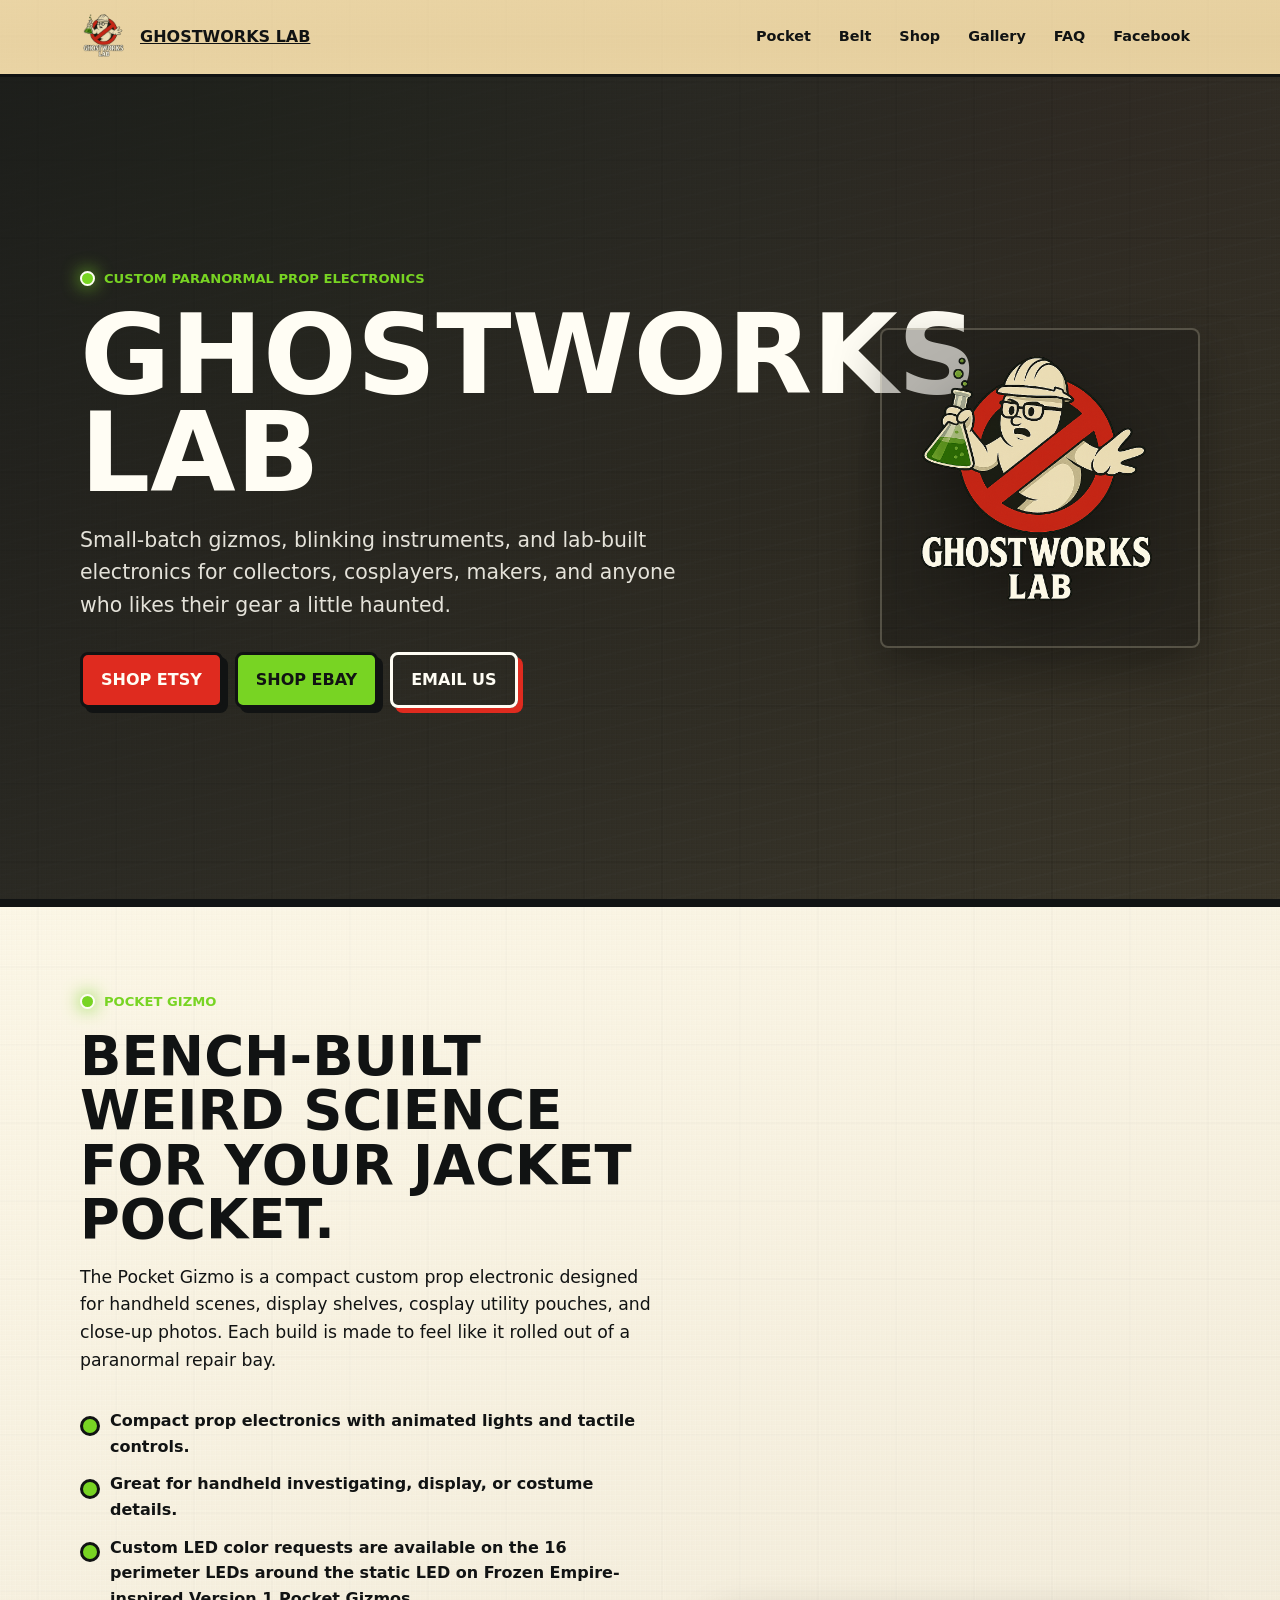
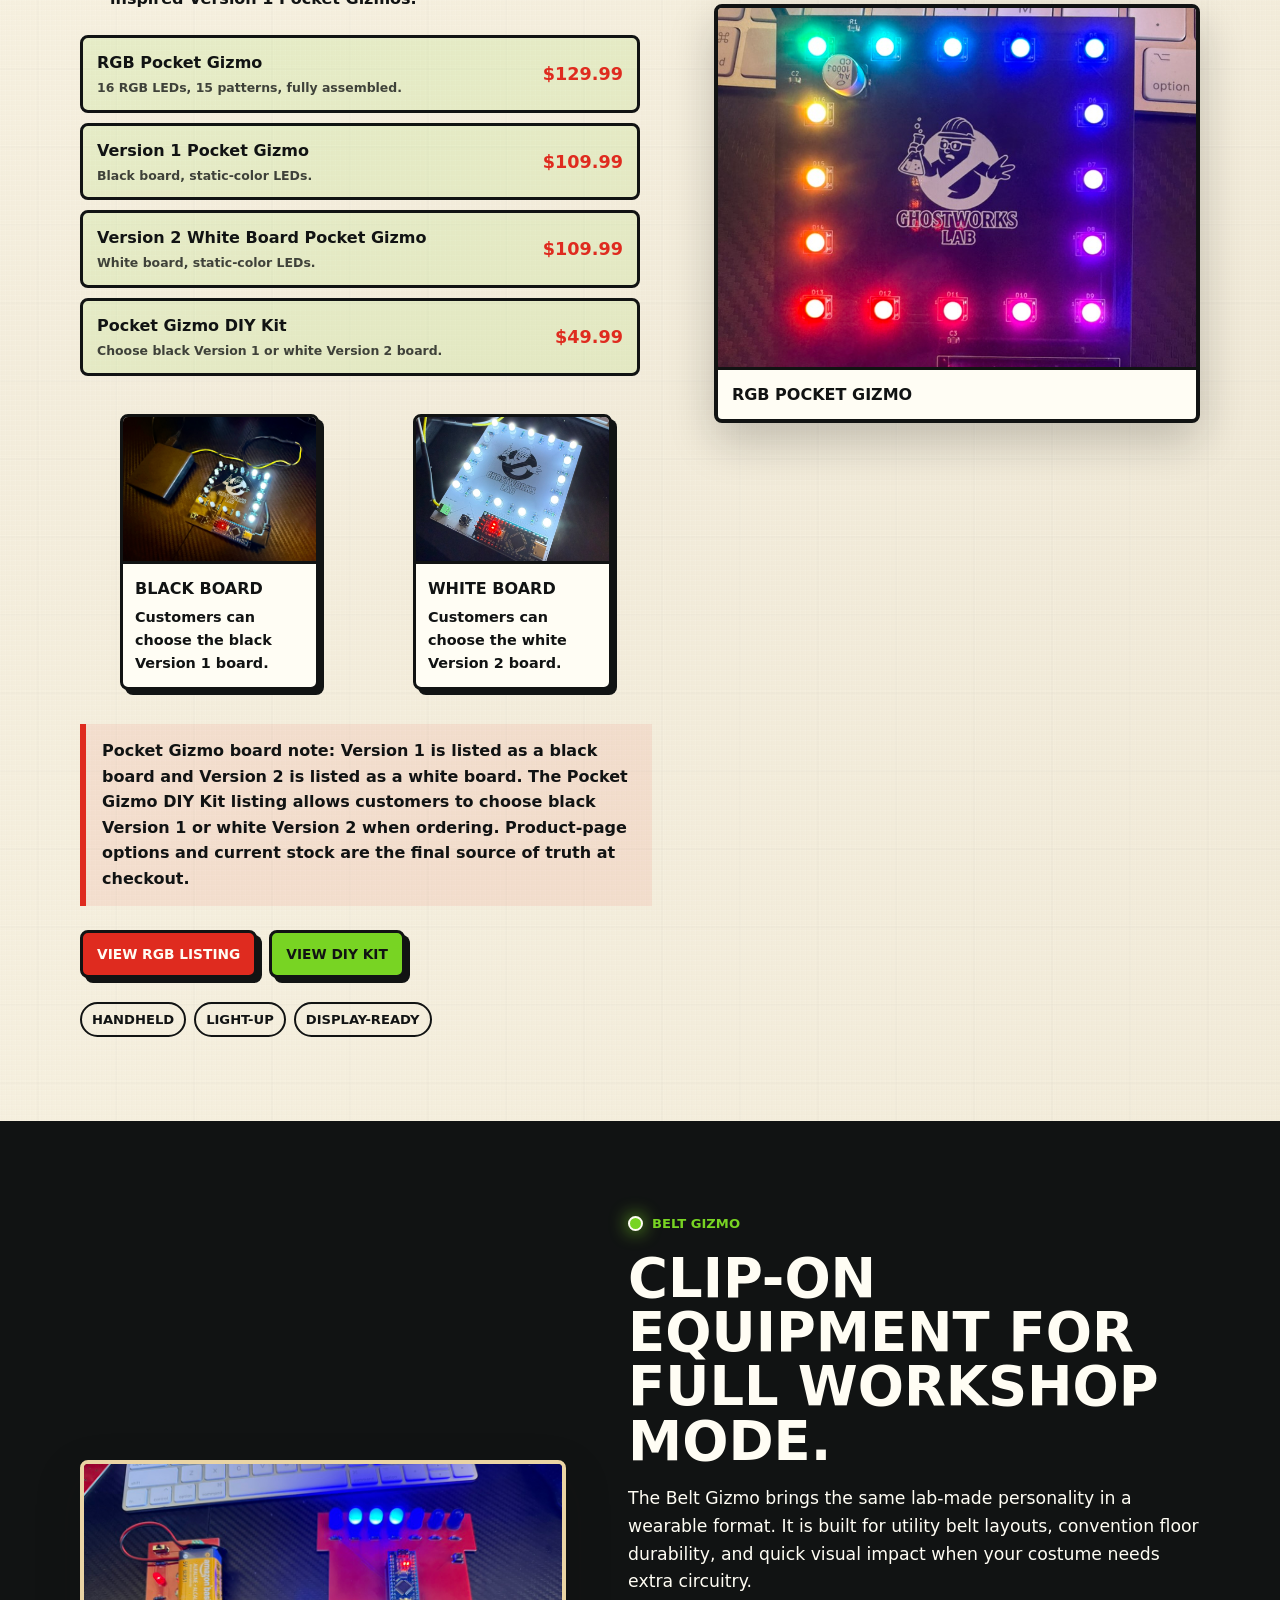
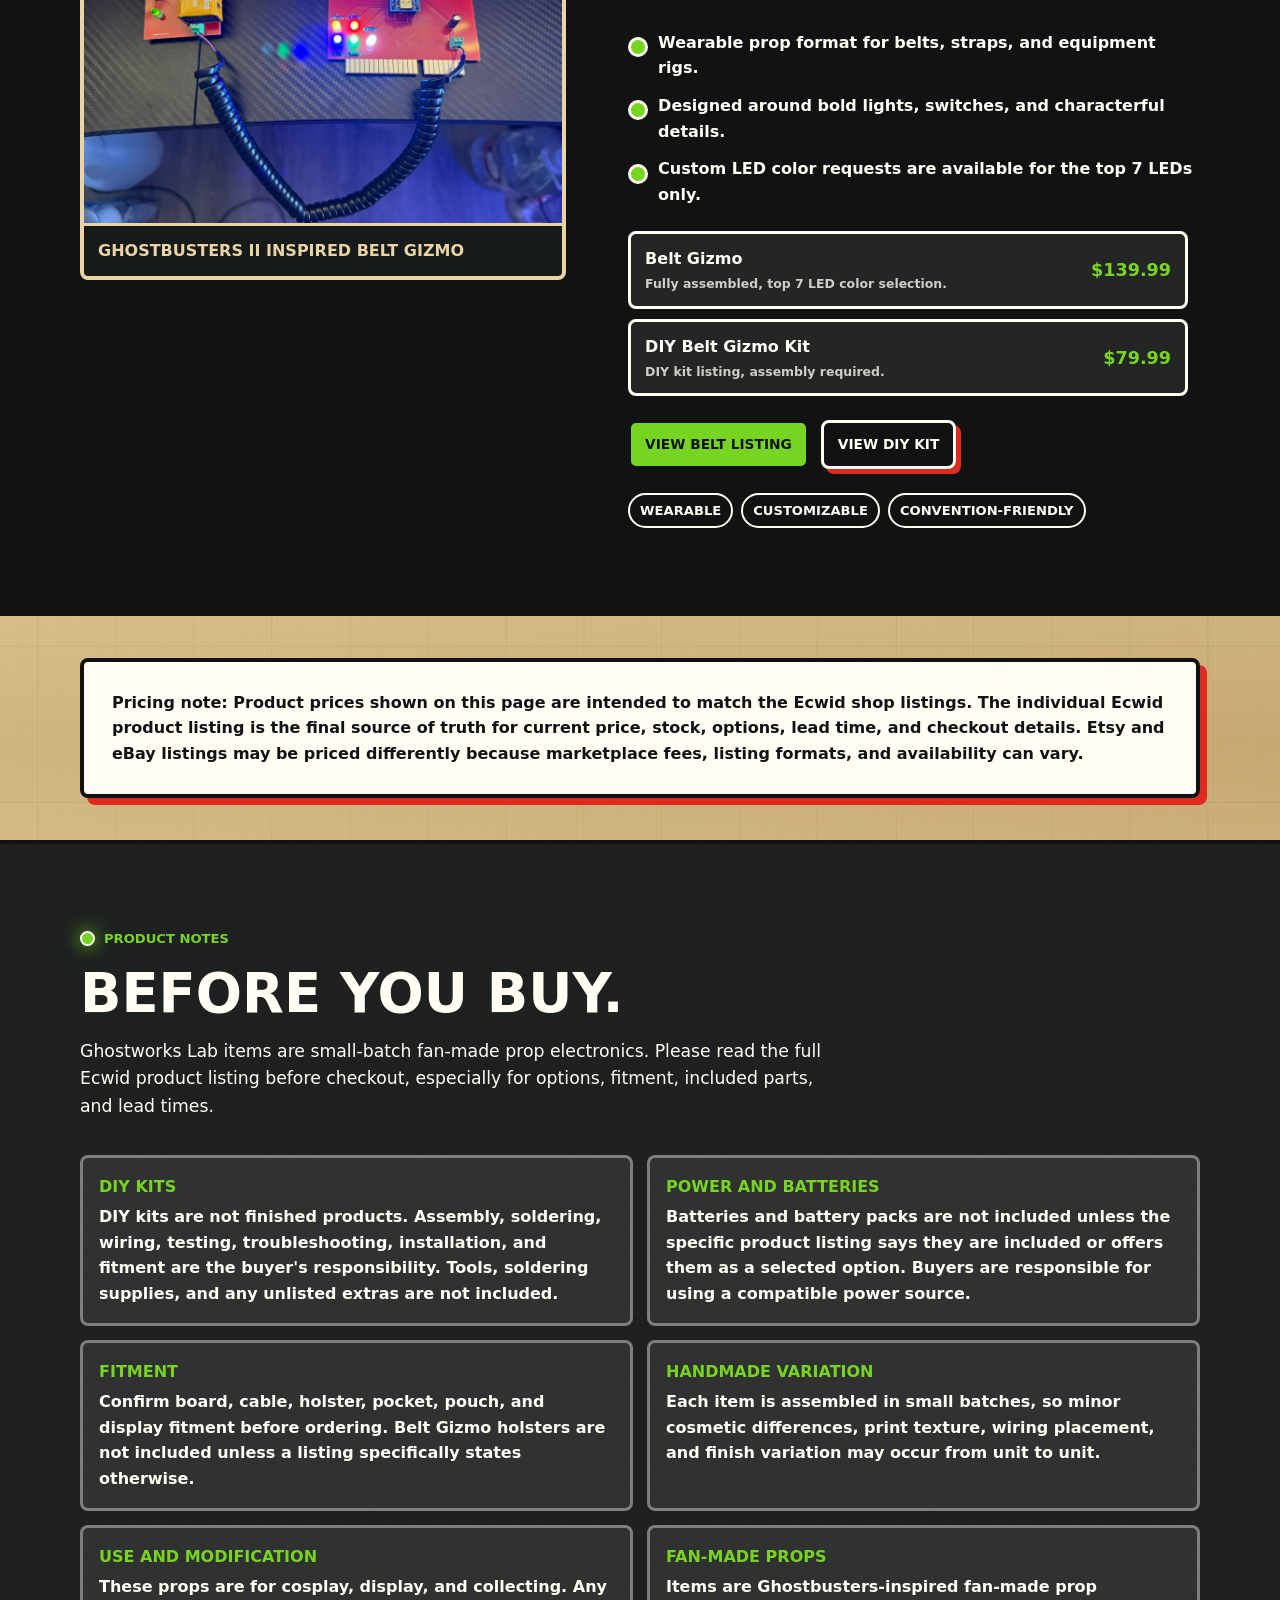
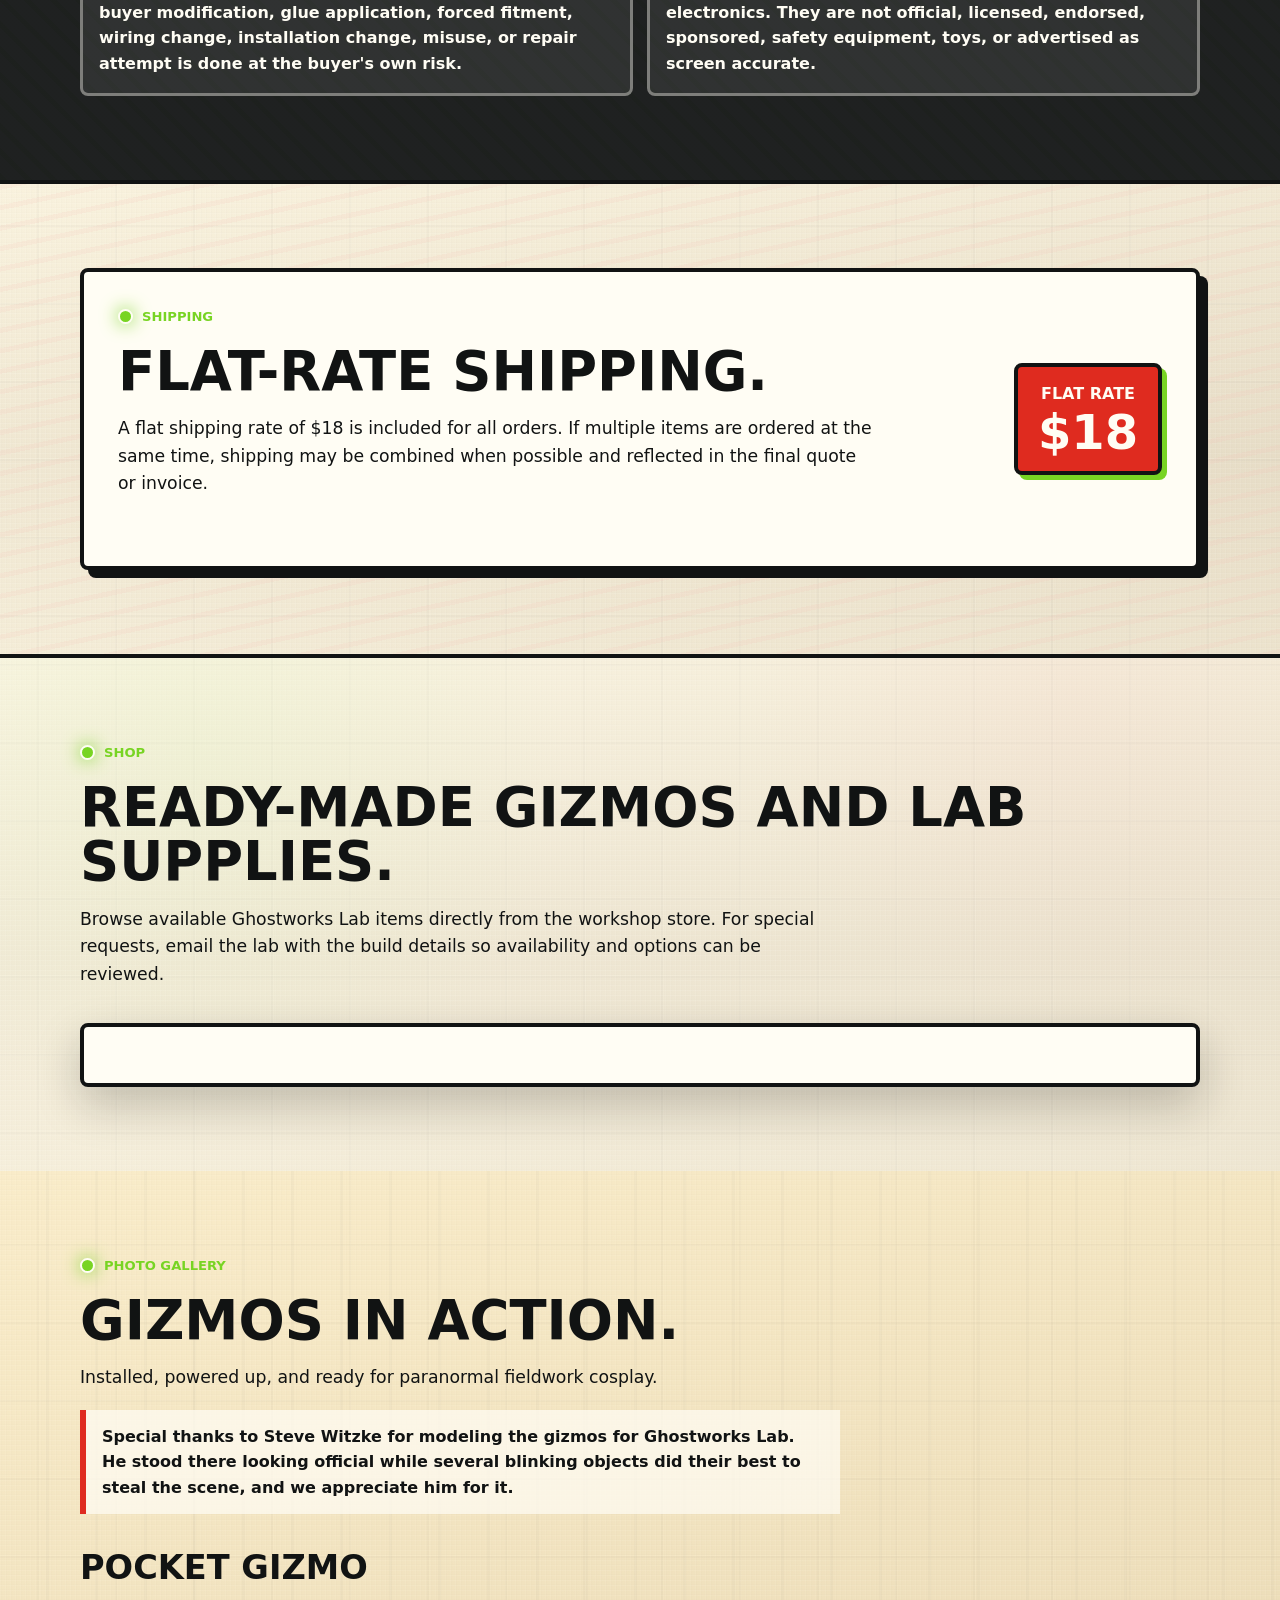
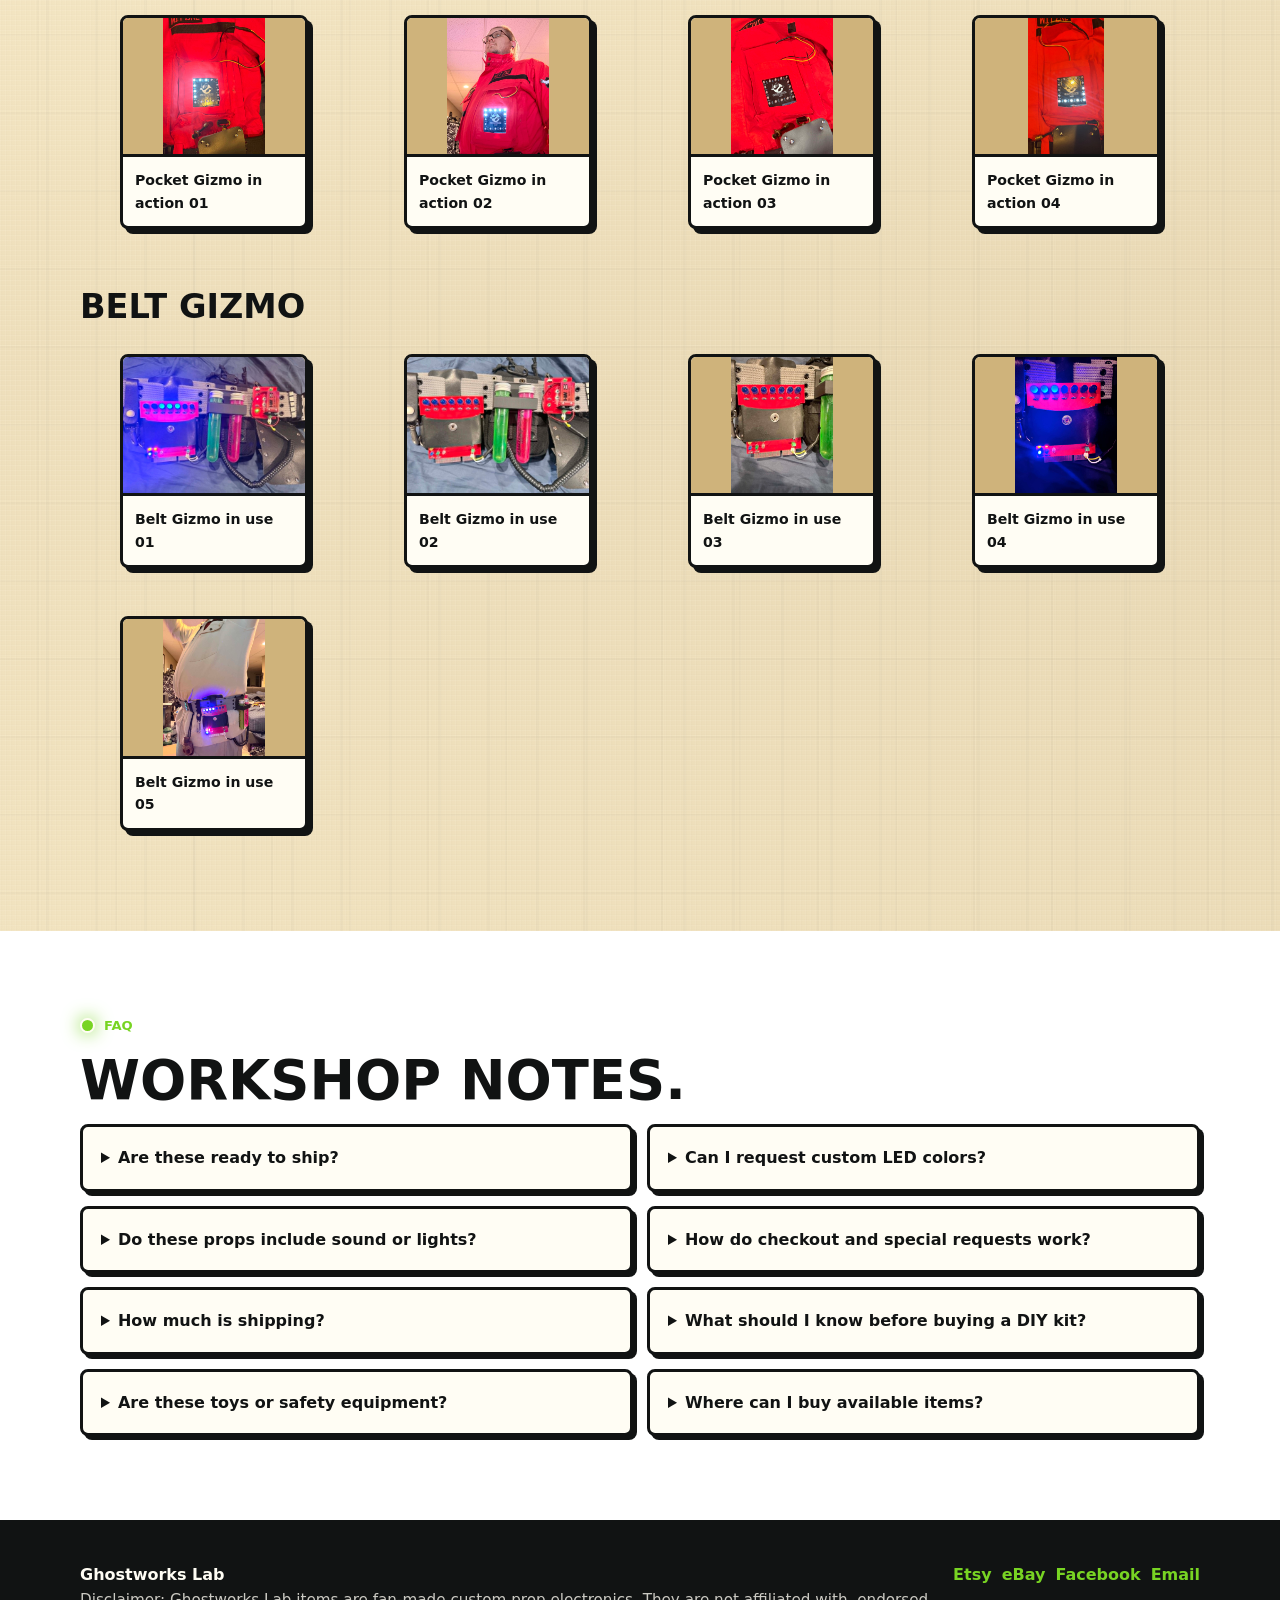
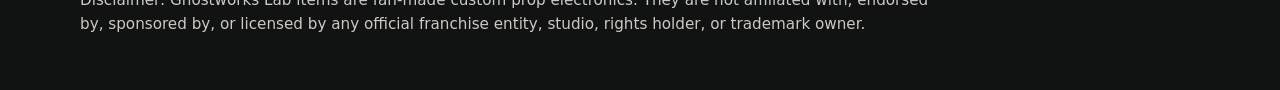
==== commit f25e39be: "Refine hero logo layout" ====
--- a/index.html
+++ b/index.html
@@ -148,40 +148,11 @@
       color: var(--white);
     }
 
-    .hero::before {
-      content: "";
-      position: absolute;
-      inset: auto -12% -30% auto;
-      width: 58vw;
-      max-width: 720px;
-      aspect-ratio: 1;
-      border: clamp(24px, 5vw, 54px) solid var(--red);
-      border-radius: 50%;
-      transform: rotate(-16deg);
-      opacity: 0.88;
-    }
-
-    .hero::after {
-      content: "";
-      position: absolute;
-      right: 7%;
-      bottom: 10%;
-      width: 18%;
-      min-width: 140px;
-      max-width: 250px;
-      height: 26px;
-      border: 3px solid var(--ink);
-      border-radius: 999px;
-      background: var(--slime);
-      box-shadow: 0 0 34px rgba(120, 212, 35, 0.75);
-      transform: rotate(-9deg);
-    }
-
     .hero-grid {
       position: relative;
       z-index: 1;
       display: grid;
-      grid-template-columns: minmax(0, 1fr) minmax(260px, 380px);
+      grid-template-columns: minmax(0, 1fr) minmax(220px, 320px);
       align-items: center;
       gap: clamp(28px, 5vw, 56px);
       padding: 64px 0;
@@ -192,14 +163,18 @@
     }
 
     .hero-art {
-      justify-self: end;
-      width: min(100%, 380px);
-      padding: clamp(10px, 2vw, 18px);
+      justify-self: center;
+      width: min(100%, 320px);
+      padding: clamp(12px, 2vw, 18px);
+      border: 2px solid rgba(255, 244, 215, 0.22);
+      border-radius: 8px;
+      background: rgba(17, 19, 19, 0.3);
+      box-shadow: 0 20px 48px rgba(0, 0, 0, 0.28);
     }
 
     .hero-logo {
       width: 100%;
-      max-height: 46vh;
+      max-height: 34vh;
       object-fit: contain;
       filter: drop-shadow(0 22px 35px rgba(0, 0, 0, 0.42));
     }
@@ -881,17 +856,6 @@
         min-height: auto;
       }
 
-      .hero::before {
-        width: 82vw;
-        opacity: 0.5;
-      }
-
-      .hero::after {
-        right: 5%;
-        bottom: 4%;
-        min-width: 110px;
-      }
-
       .hero-grid,
       .product-grid,
       .product.alt .product-grid,
@@ -906,9 +870,8 @@
       }
 
       .hero-art {
-        justify-self: start;
-        width: min(280px, 72vw);
-        padding: 0;
+        justify-self: center;
+        width: min(250px, 72vw);
       }
 
       .hero-logo {
@@ -940,7 +903,7 @@
       }
 
       h1 {
-        font-size: clamp(2.45rem, 16vw, 3.75rem);
+        font-size: clamp(2.15rem, 9.5vw, 2.55rem);
       }
 
       .hero-copy {
@@ -1320,8 +1283,8 @@
   <script>
     const isProductionDomain = window.location.hostname === "ghostworkslab.com" || window.location.hostname === "www.ghostworkslab.com";
 
-    if (isProductionDomain && (window.location.protocol === "http:" || window.location.hostname === "ghostworkslab.com")) {
-      window.location.replace("https://www.ghostworkslab.com" + window.location.pathname + window.location.search + window.location.hash);
+    if (isProductionDomain && (window.location.protocol === "http:" || window.location.hostname === "www.ghostworkslab.com")) {
+      window.location.replace("https://ghostworkslab.com" + window.location.pathname + window.location.search + window.location.hash);
     }
 
     function scrollEcwidProductIntoView() {
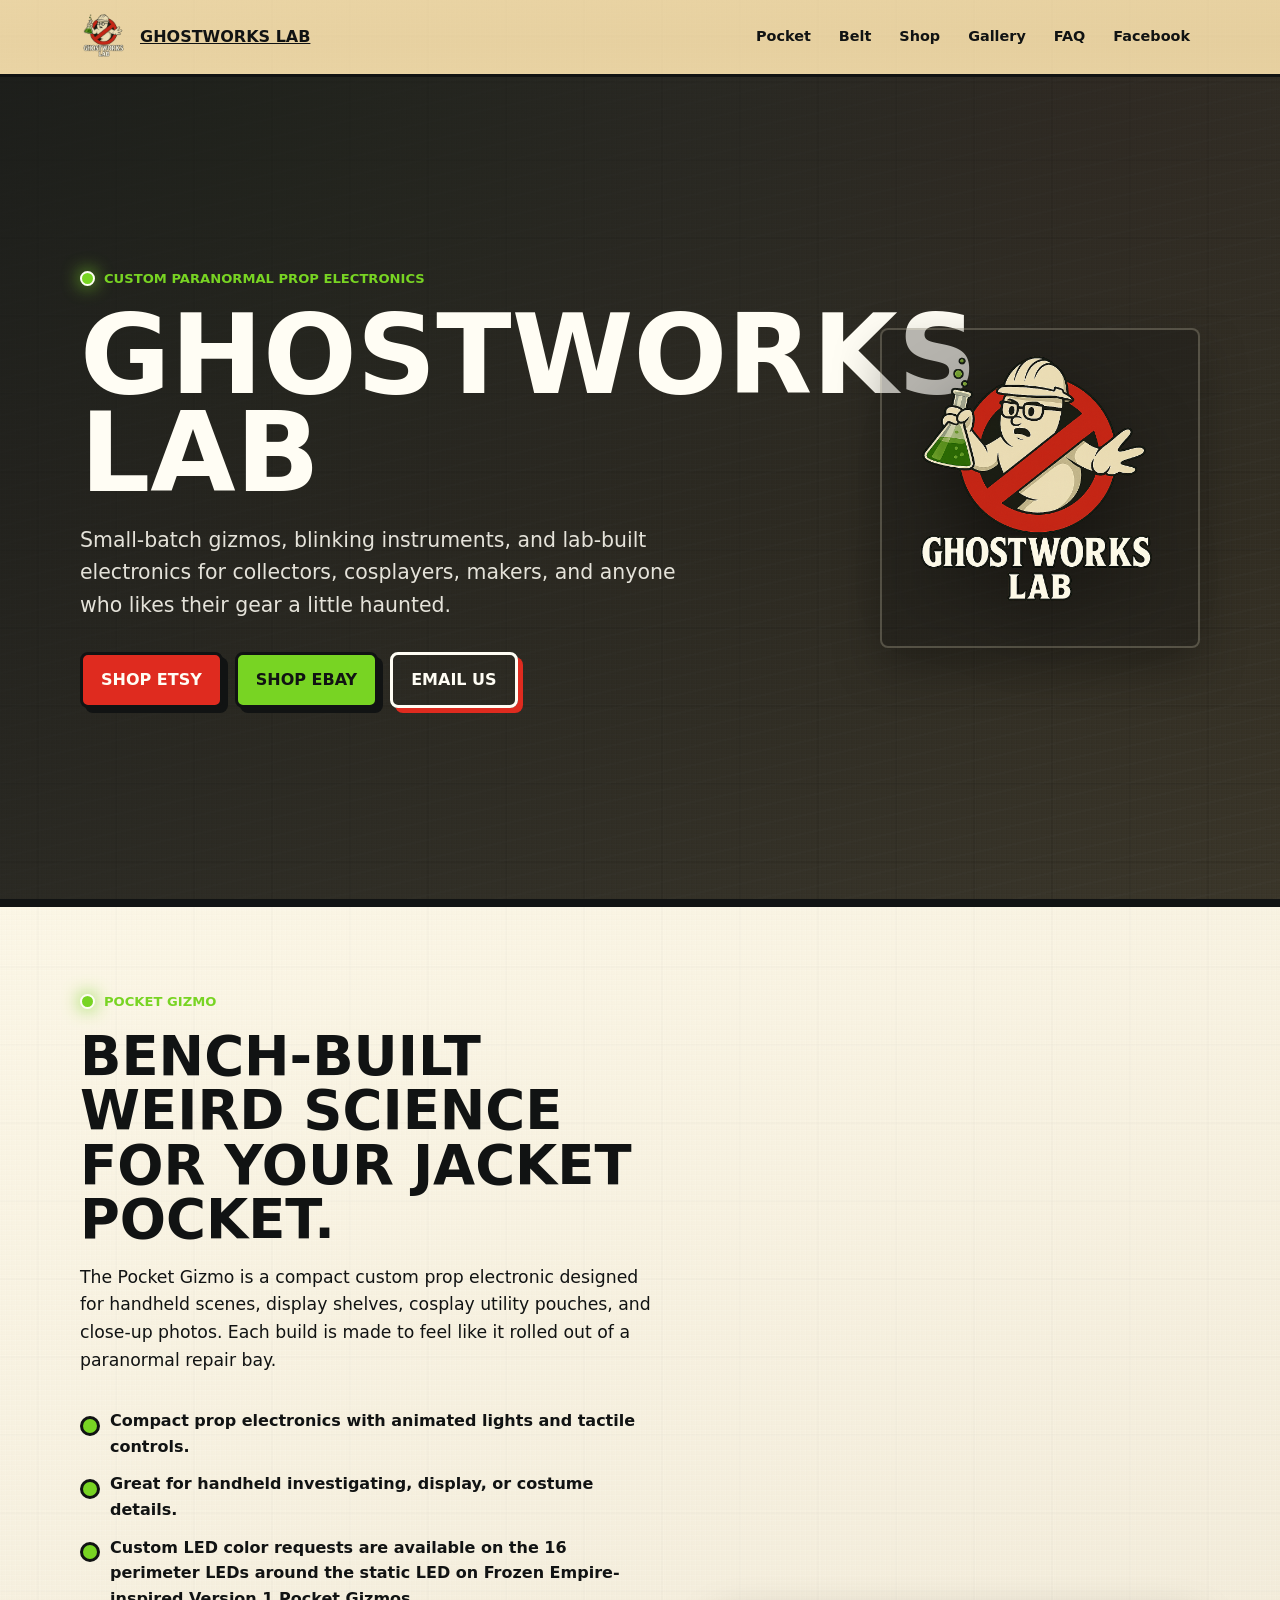
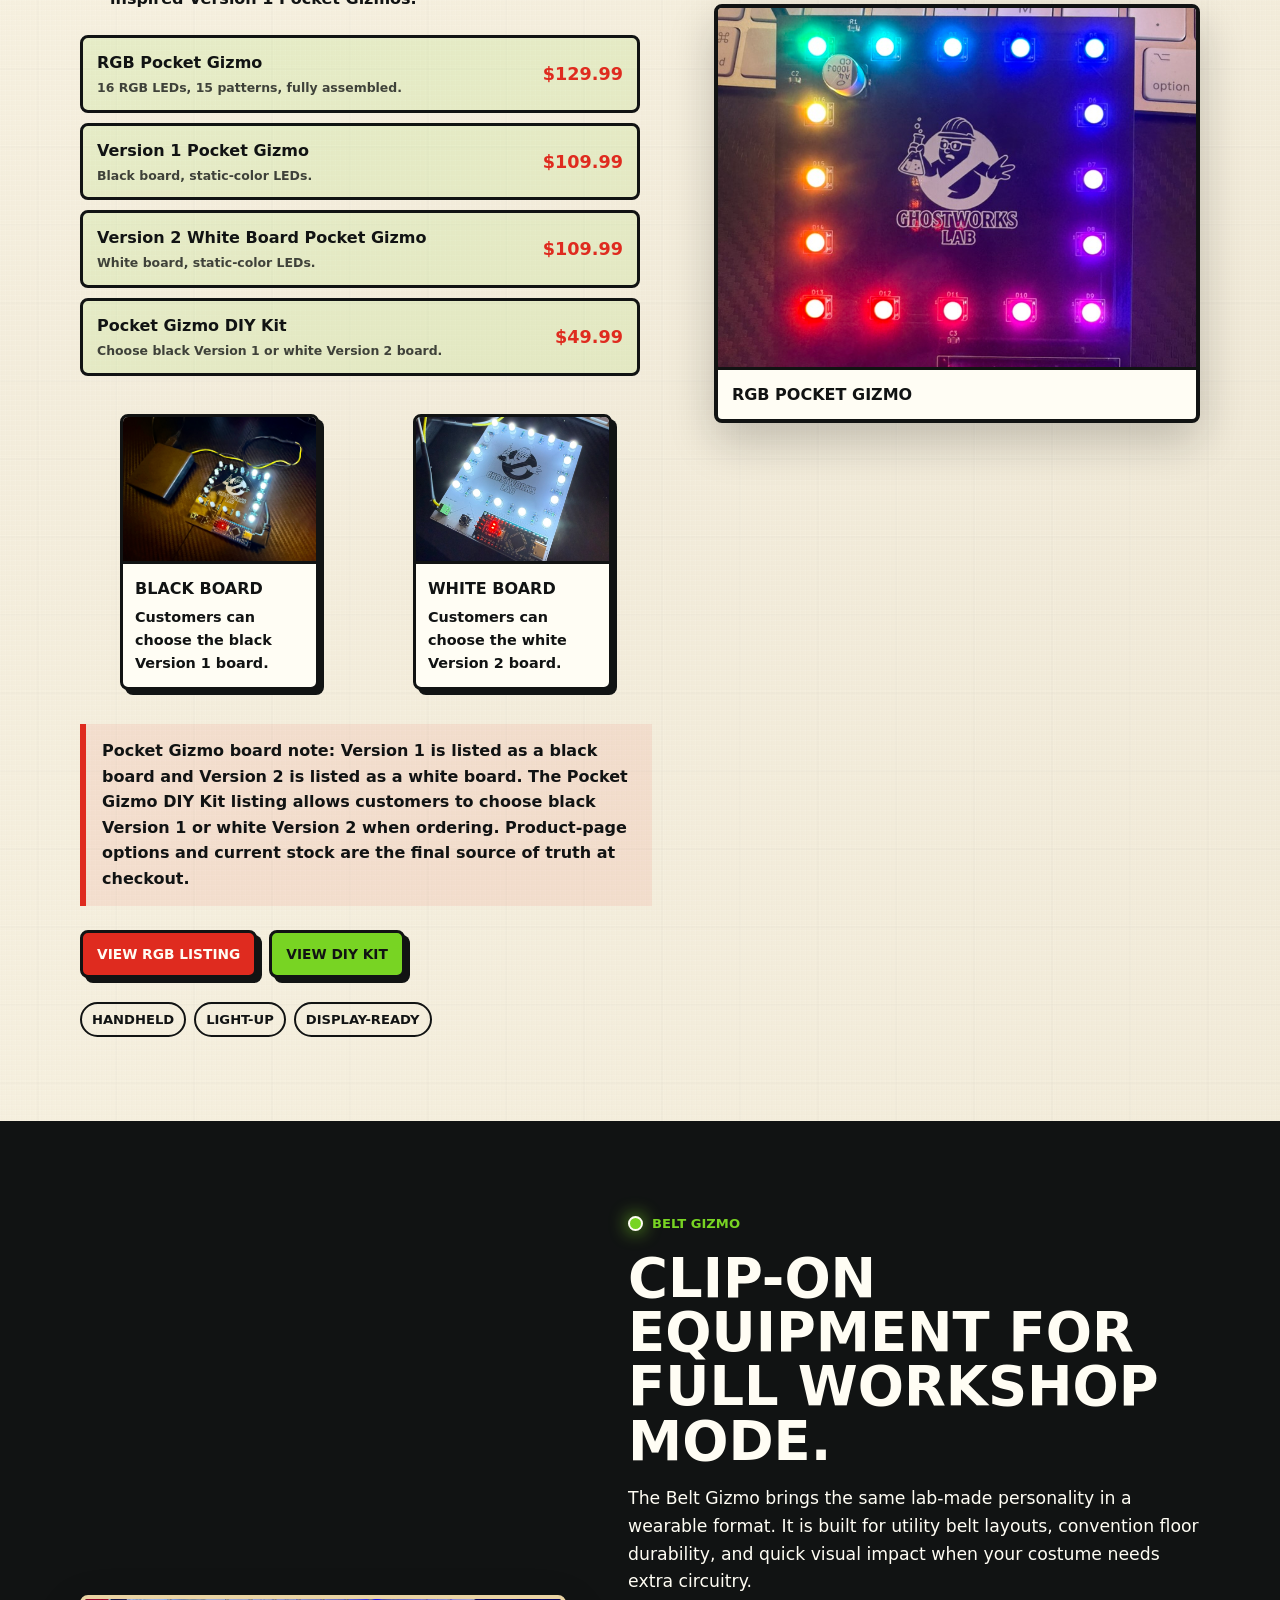
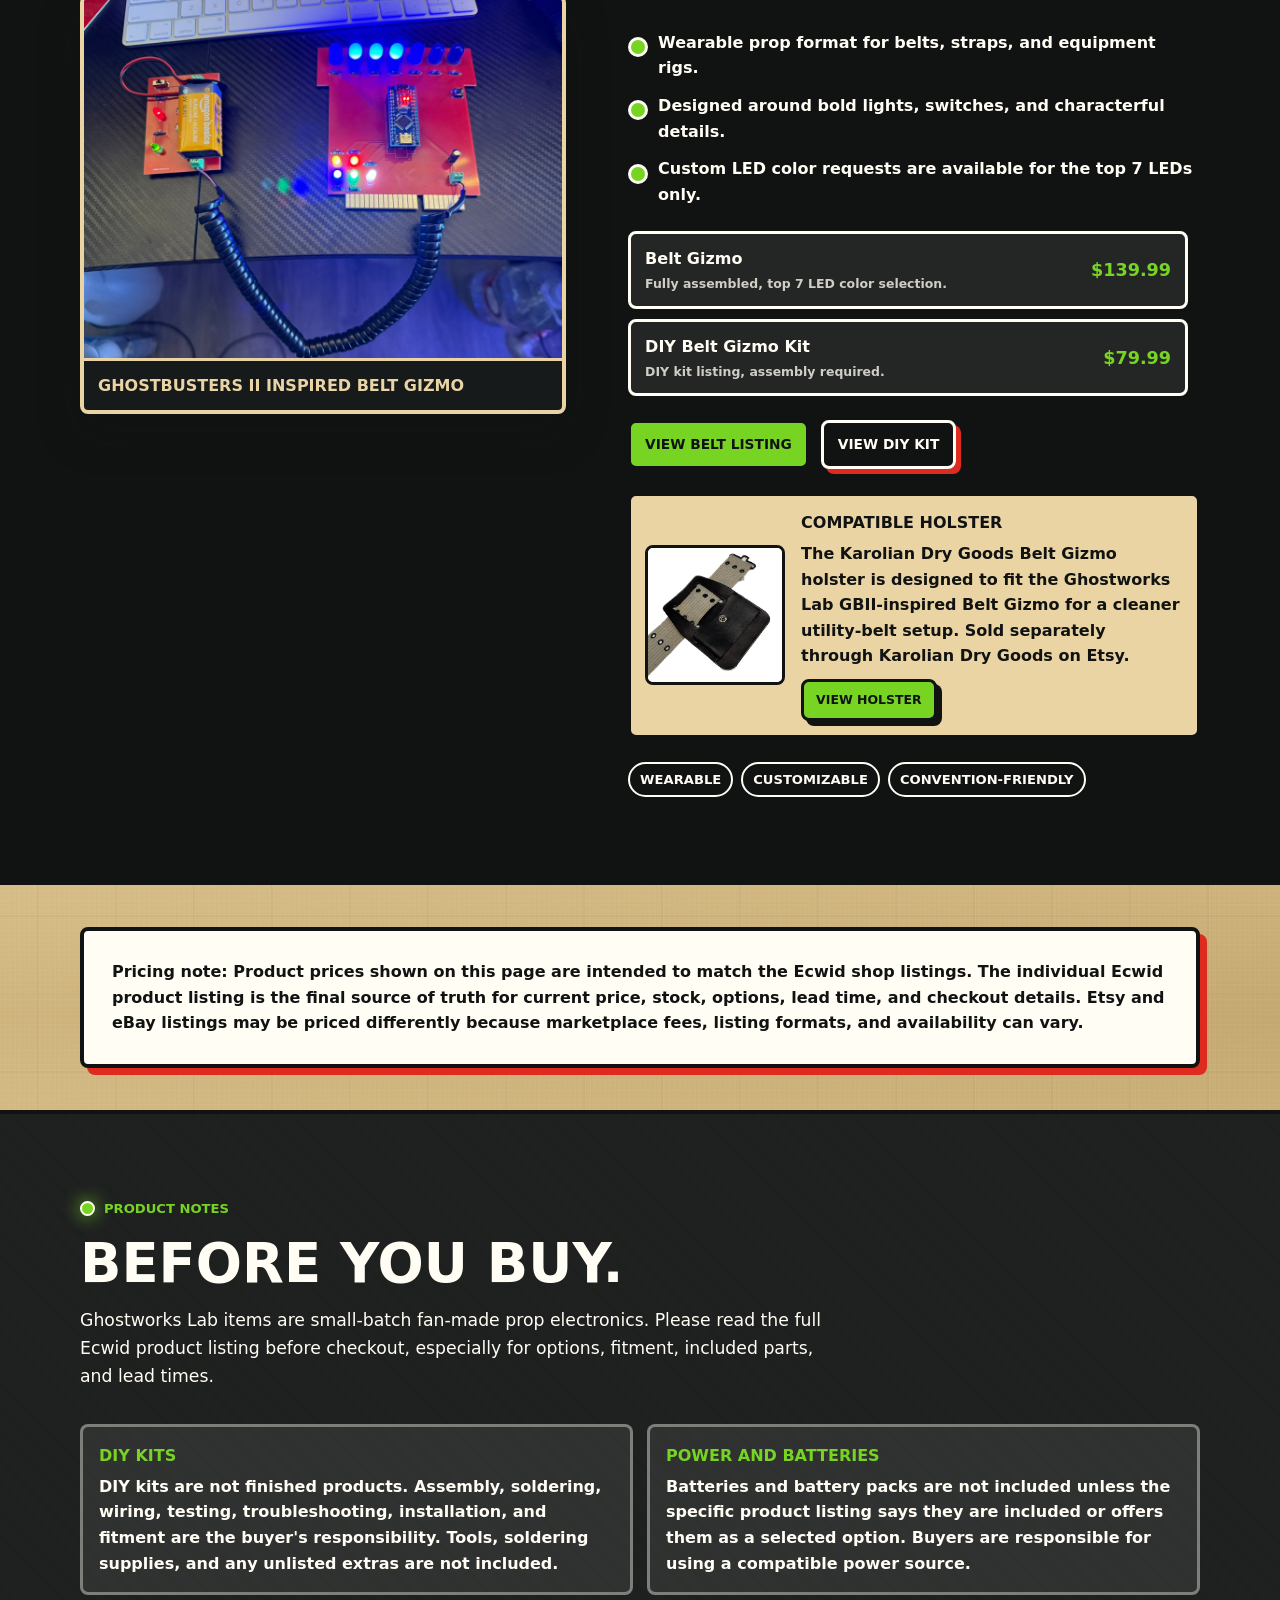
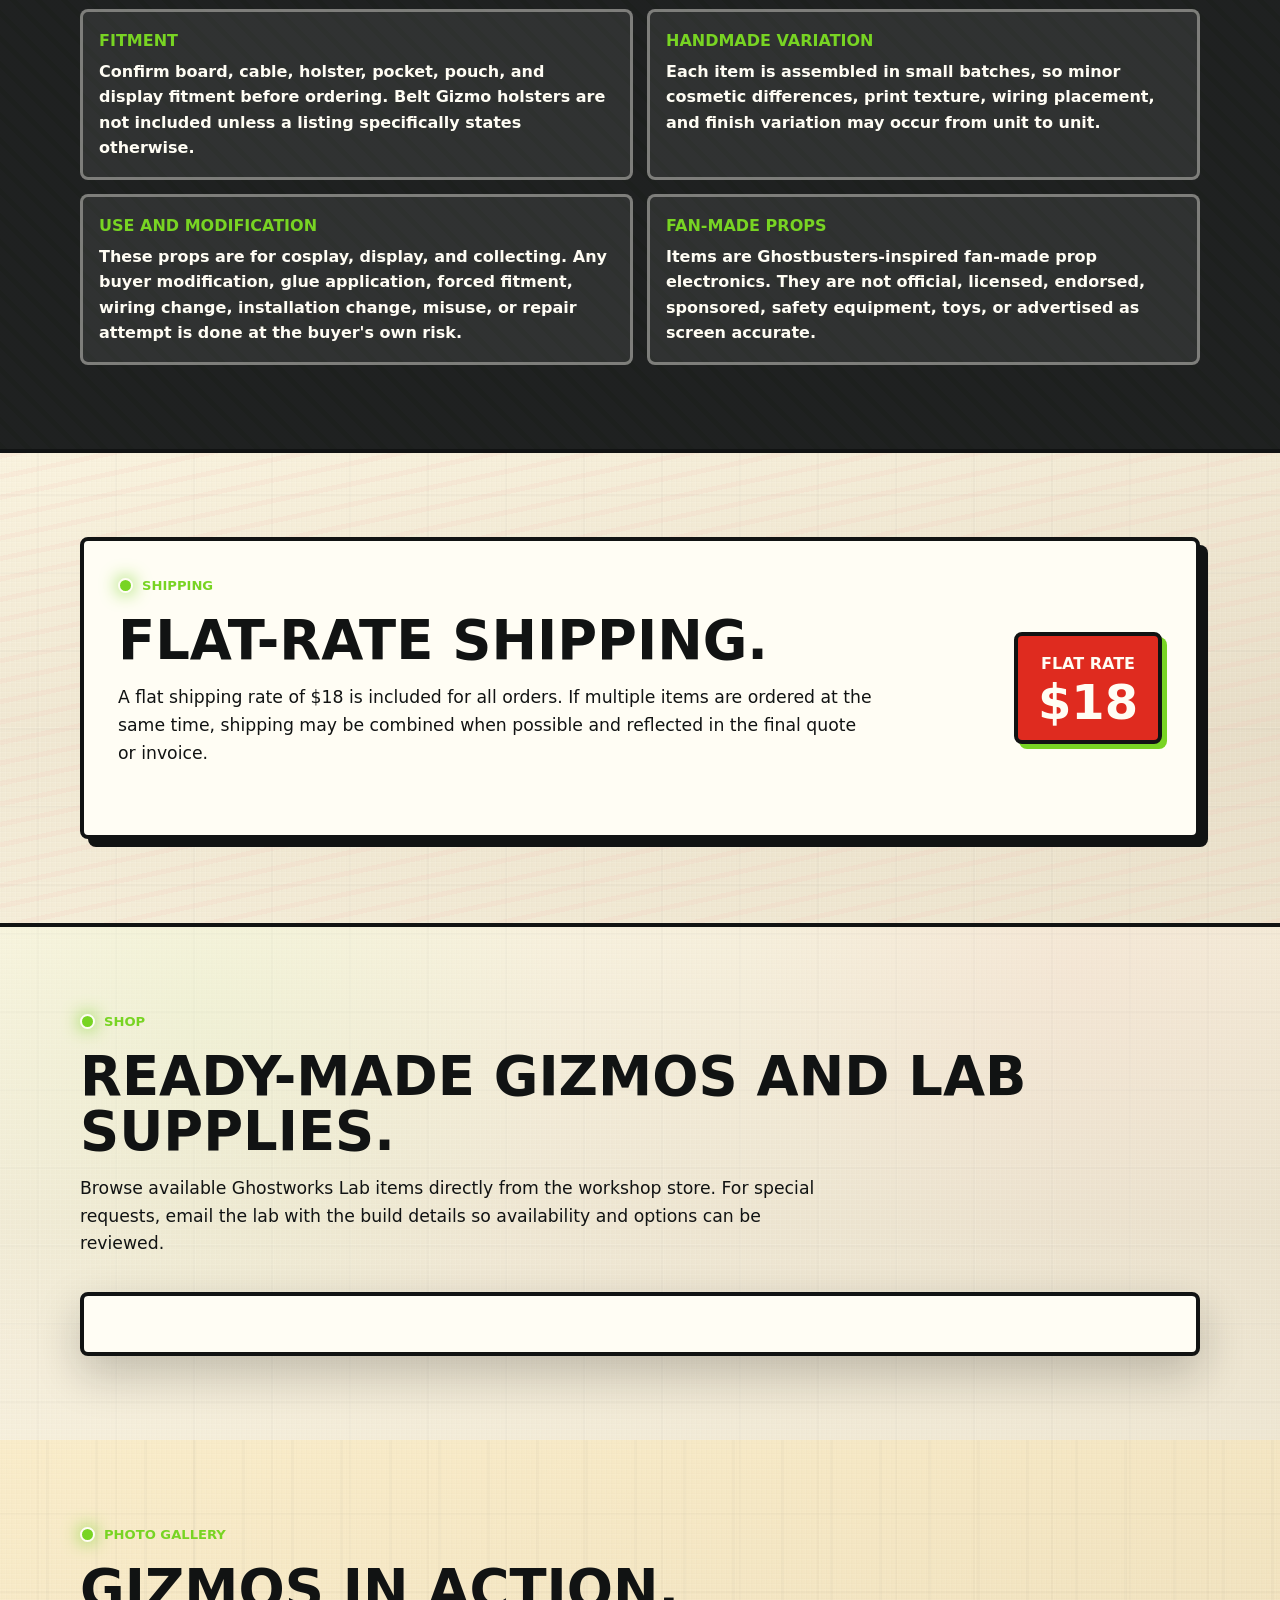
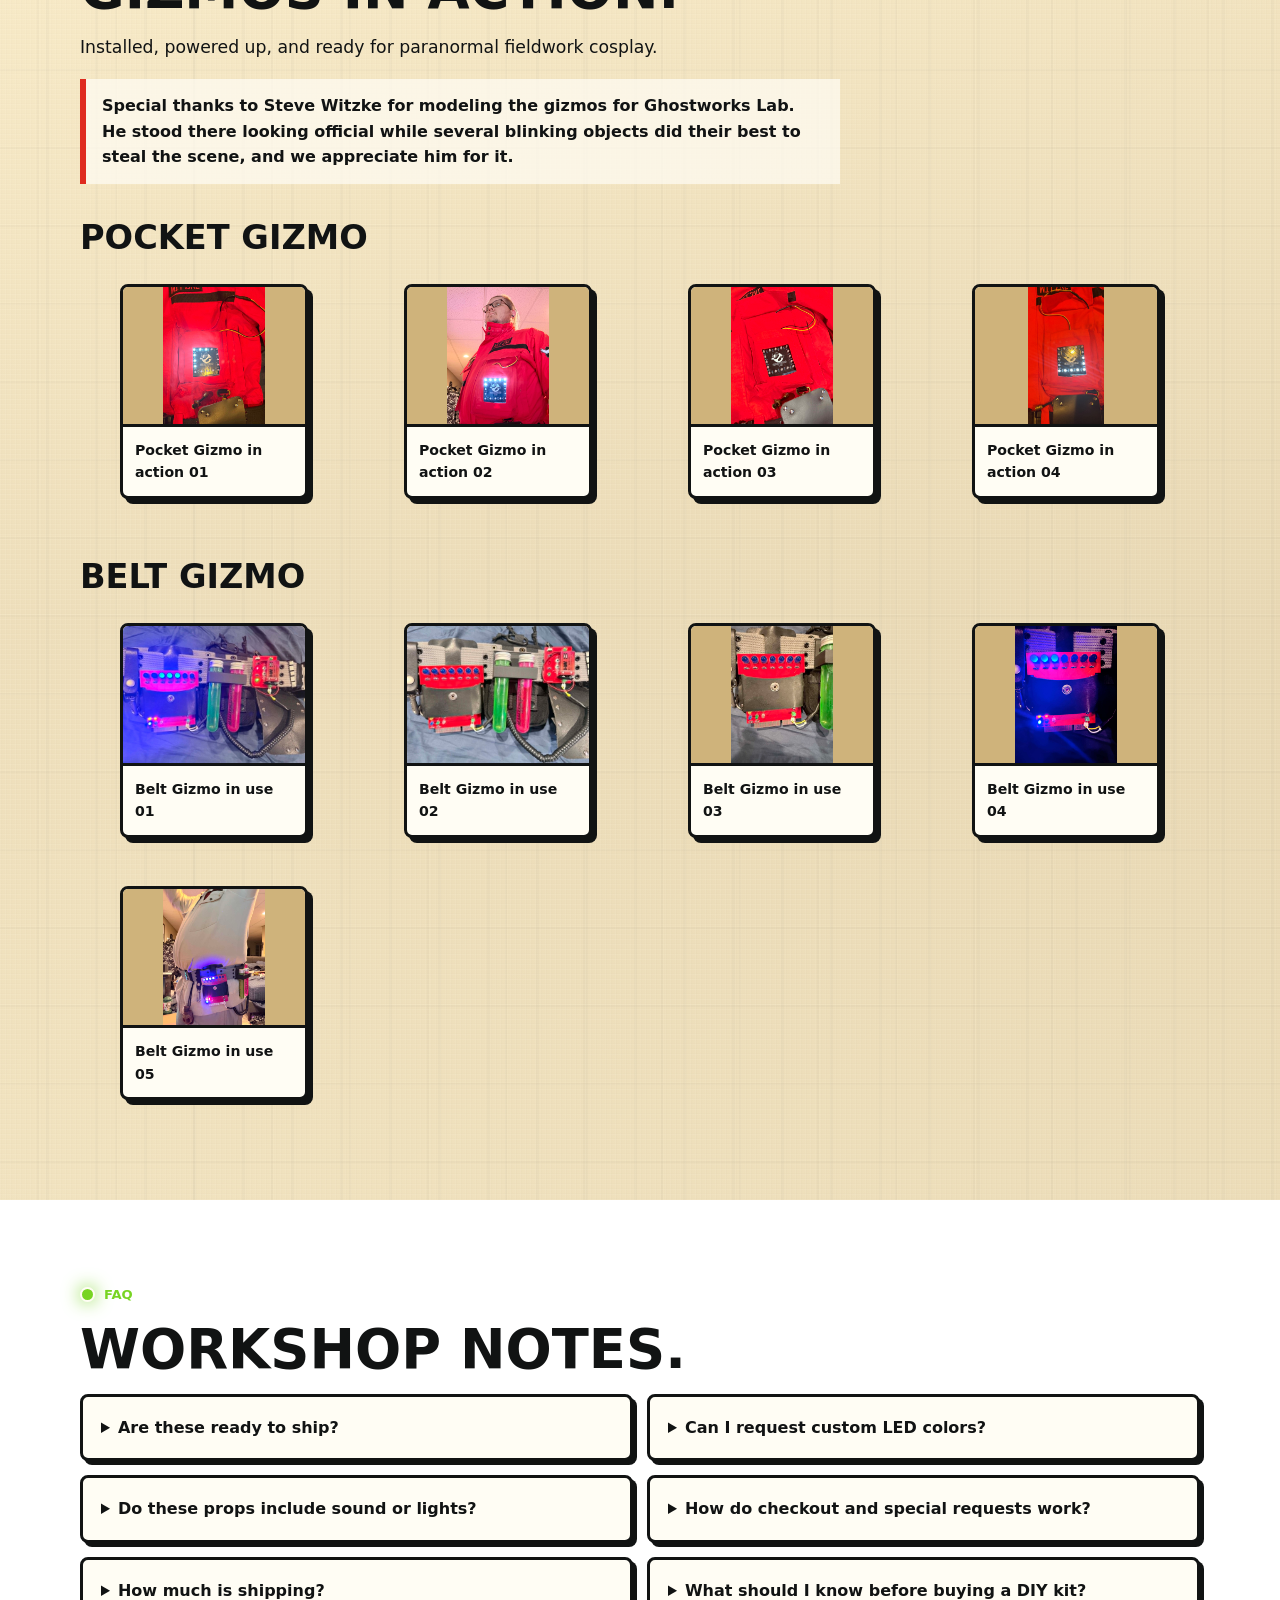
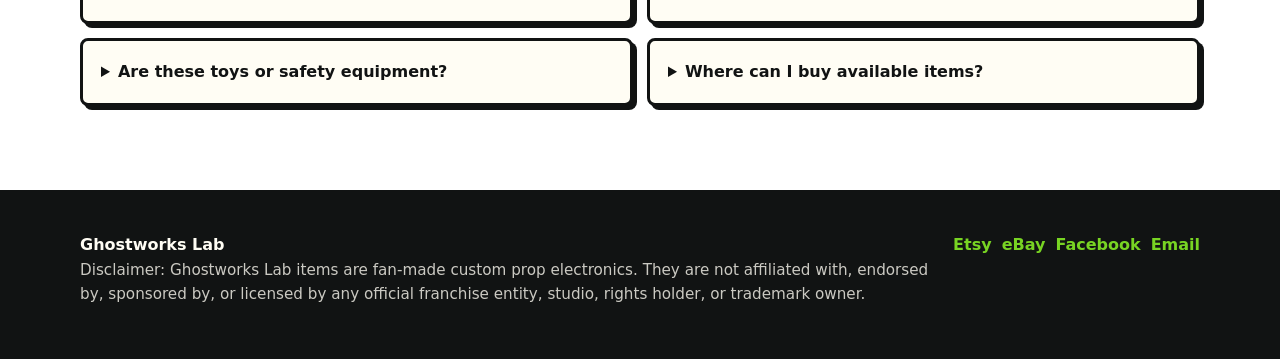
==== commit 1f50bd38: "Promote compatible belt gizmo holster" ====
--- a/index.html
+++ b/index.html
@@ -503,6 +503,47 @@
       font-size: 0.86rem;
     }
 
+    .partner-callout {
+      display: grid;
+      grid-template-columns: minmax(96px, 140px) minmax(0, 1fr);
+      gap: 16px;
+      align-items: center;
+      margin-top: 24px;
+      padding: 14px;
+      border: 3px solid var(--ink);
+      border-radius: var(--radius);
+      background: var(--cream);
+      box-shadow: 5px 5px 0 var(--ink);
+      color: var(--ink);
+    }
+
+    .partner-callout img {
+      width: 100%;
+      aspect-ratio: 1;
+      object-fit: cover;
+      border: 3px solid var(--ink);
+      border-radius: var(--radius);
+      background: var(--white);
+    }
+
+    .partner-callout p {
+      margin-bottom: 10px;
+      font-weight: 800;
+    }
+
+    .partner-callout strong {
+      display: block;
+      margin-bottom: 6px;
+      font-size: 1rem;
+      text-transform: uppercase;
+    }
+
+    .partner-callout .button {
+      min-height: 40px;
+      padding: 8px 12px;
+      font-size: 0.78rem;
+    }
+
     .stock-note {
       margin: 18px 0 0;
       padding: 14px 16px;
@@ -924,6 +965,10 @@
       .faq-grid,
       .notice-list,
       .board-options {
+        grid-template-columns: 1fr;
+      }
+
+      .partner-callout {
         grid-template-columns: 1fr;
       }
 
@@ -1092,6 +1137,14 @@
             <a class="button secondary" href="#!/Ghostbusters-II-Inspired-Belt-Gizmo/p/842167811">View Belt Listing</a>
             <a class="button ghost" href="#!/Ghostbusters-II-Inspired-Belt-Gizmo/p/842172784">View DIY Kit</a>
           </div>
+          <aside class="partner-callout" aria-label="Compatible Karolian Dry Goods holster">
+            <img src="assets/karolian-belt-gizmo-holster.png" alt="Karolian Dry Goods black belt holster on a khaki belt">
+            <div>
+              <strong>Compatible Holster</strong>
+              <p>The Karolian Dry Goods Belt Gizmo holster is designed to fit the Ghostworks Lab GBII-inspired Belt Gizmo for a cleaner utility-belt setup. Sold separately through Karolian Dry Goods on Etsy.</p>
+              <a class="button secondary" href="https://www.etsy.com/listing/1603331441/ghostbusters-1-style-belt-gizmo-holster?sr_prefetch=1&amp;pf_from=shop_home&amp;ref=shop_home_active_6&amp;frs=1&amp;sca=1&amp;logging_key=2beb012bb29398059a9363491b72fe442c74b635%3A1603331441" target="_blank" rel="noopener">View Holster</a>
+            </div>
+          </aside>
           <div class="tag-row" aria-label="Belt Gizmo tags">
             <span class="tag">Wearable</span>
             <span class="tag">Customizable</span>
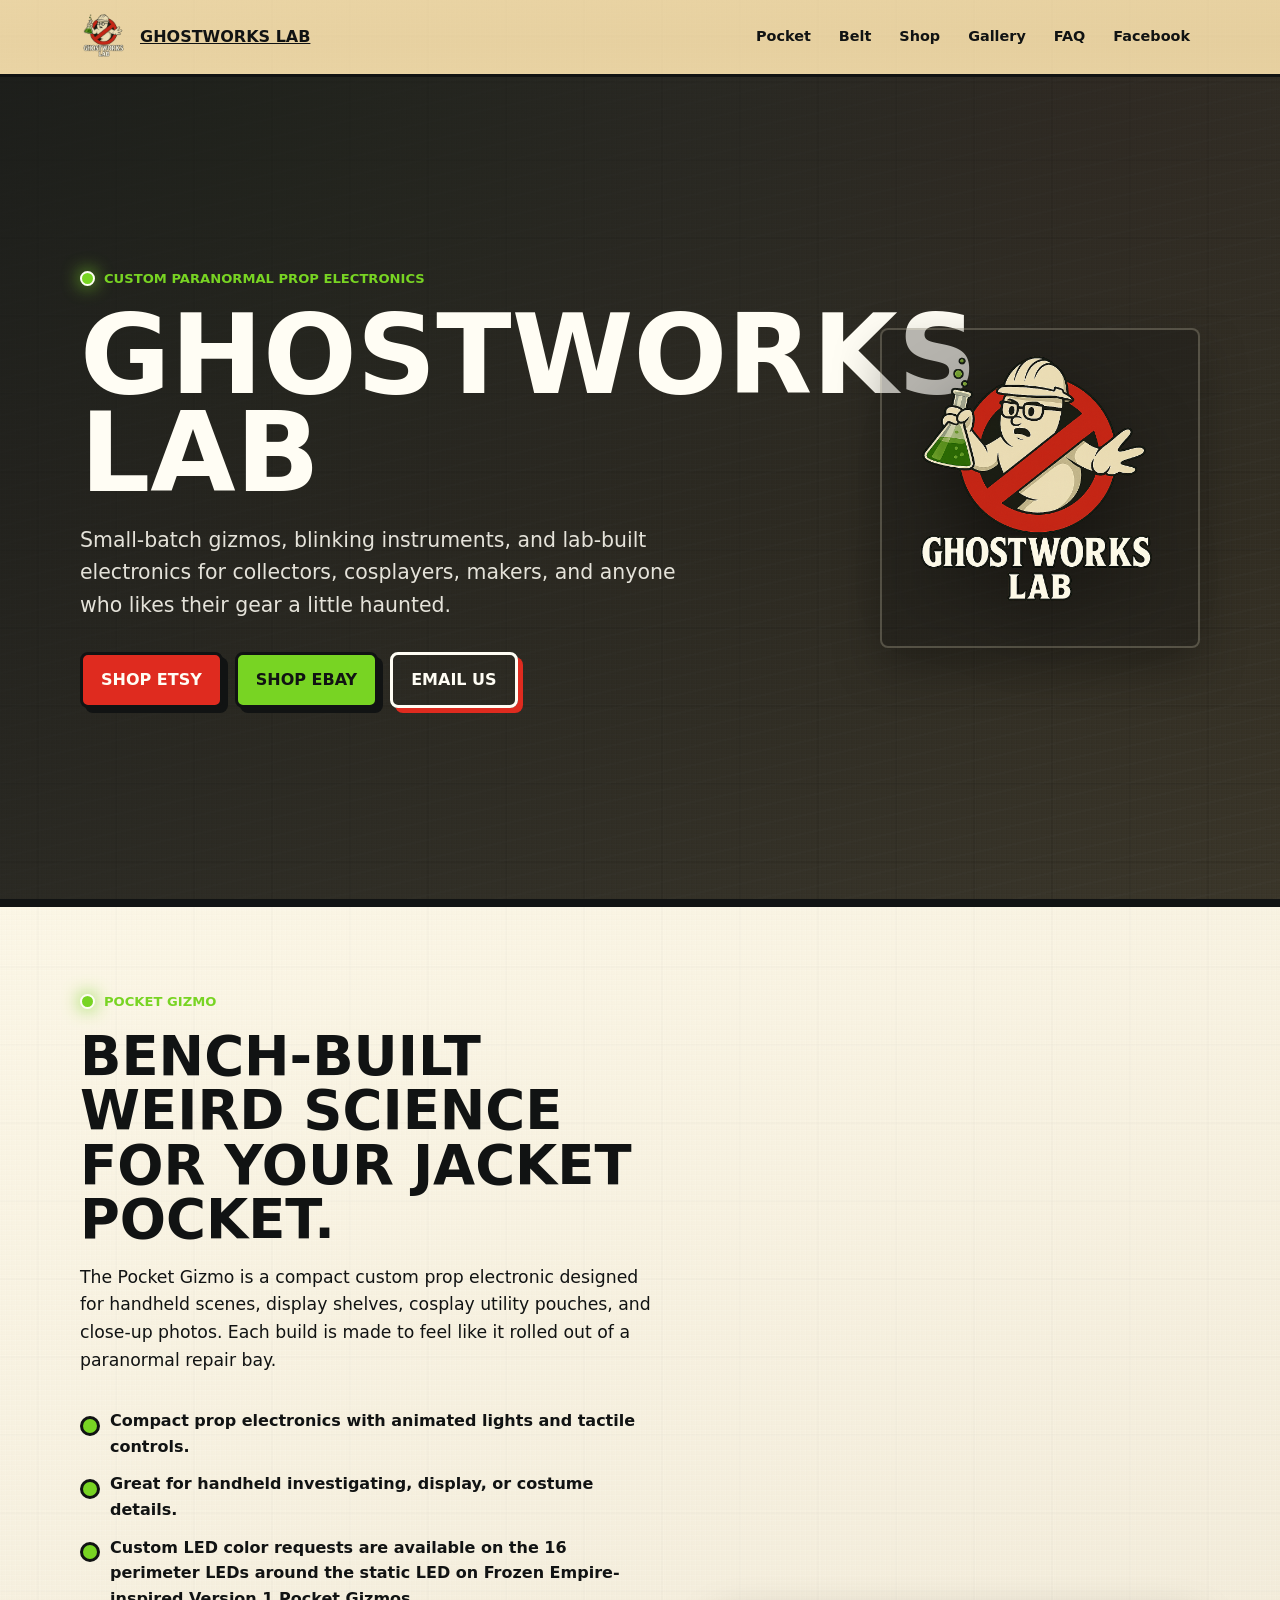
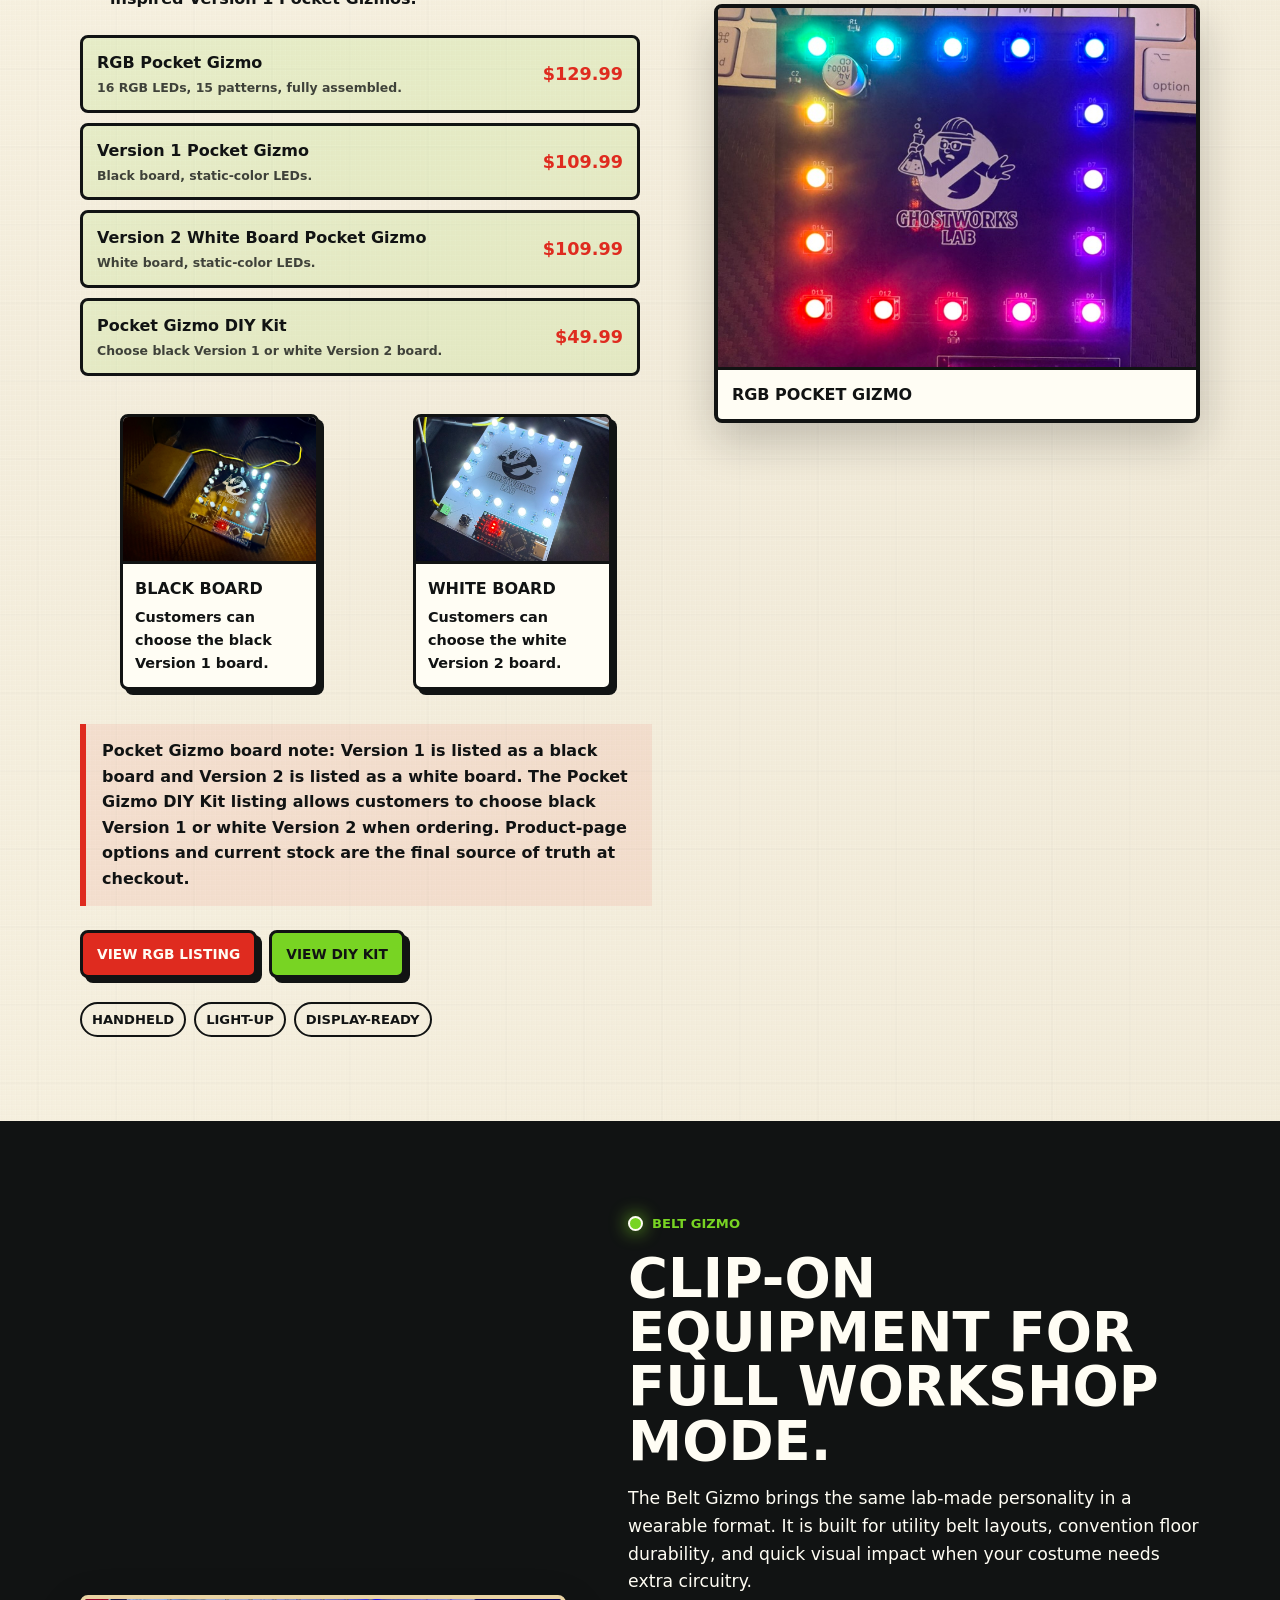
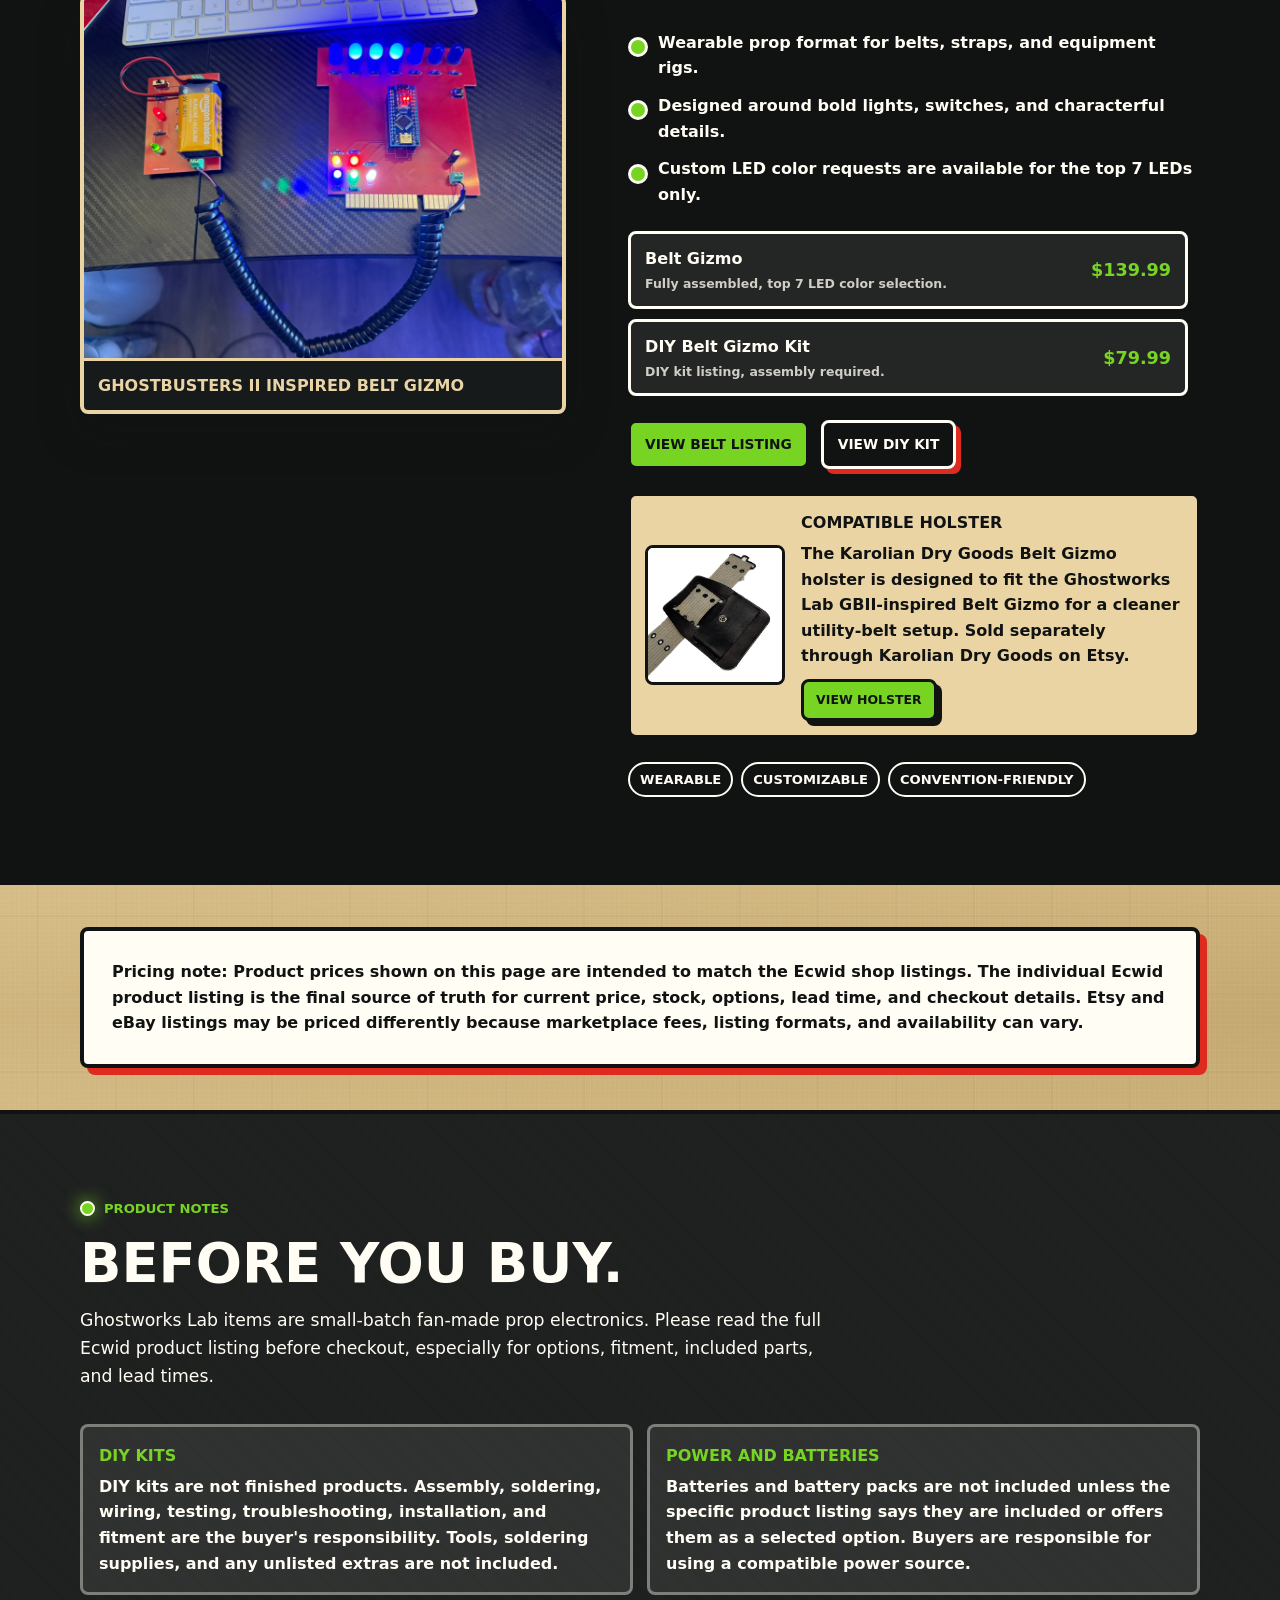
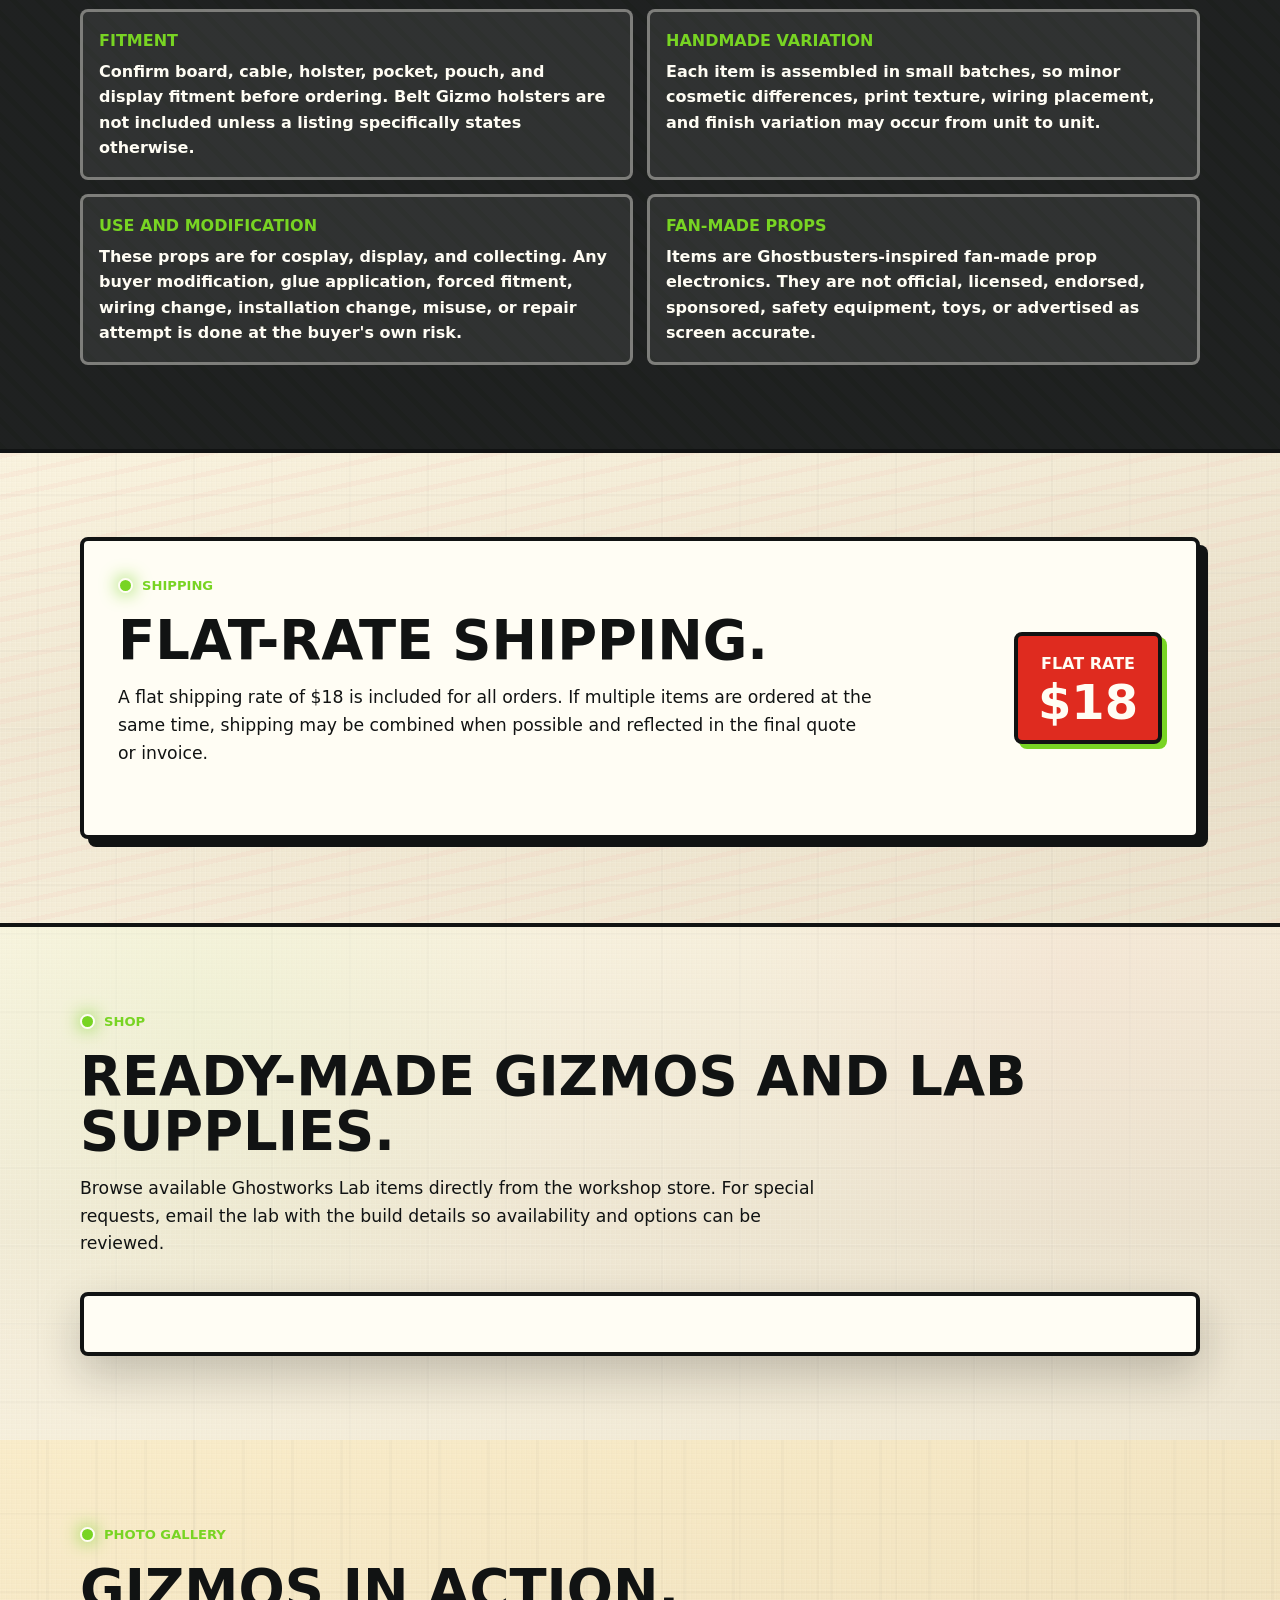
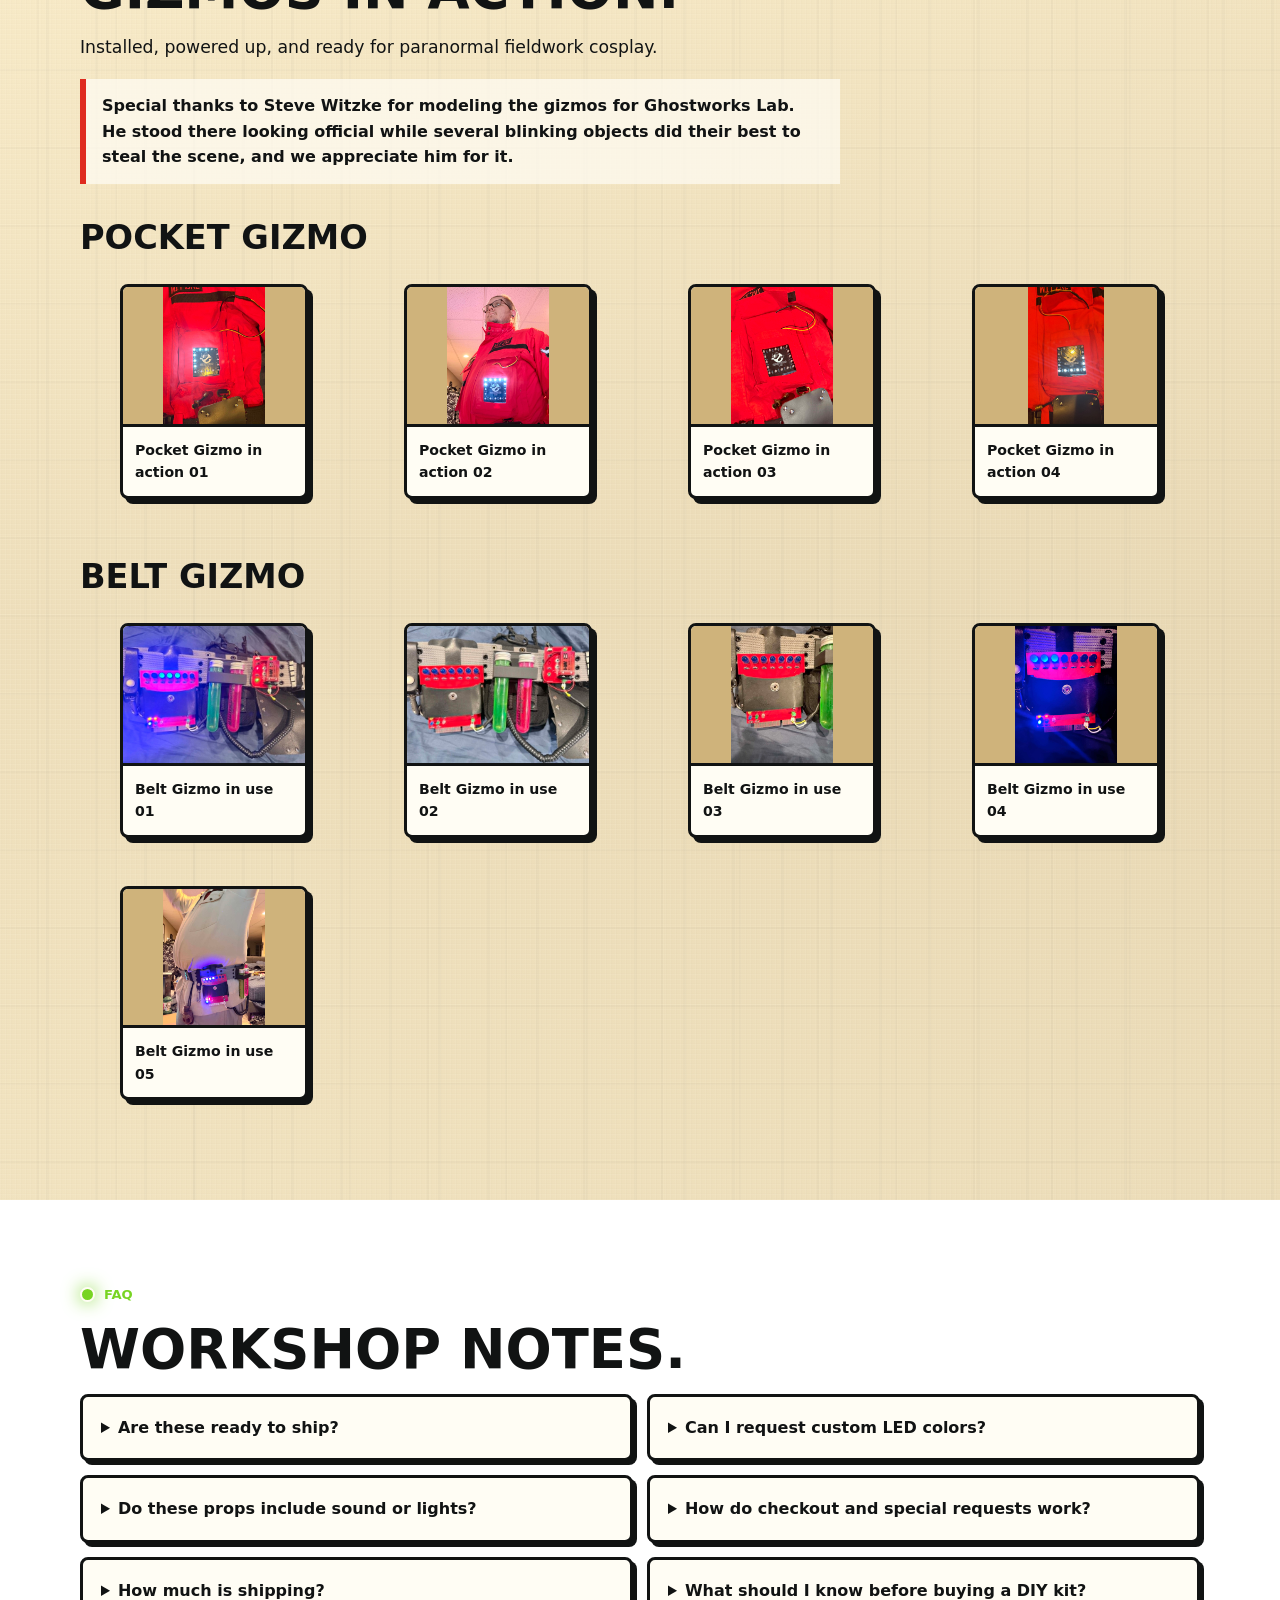
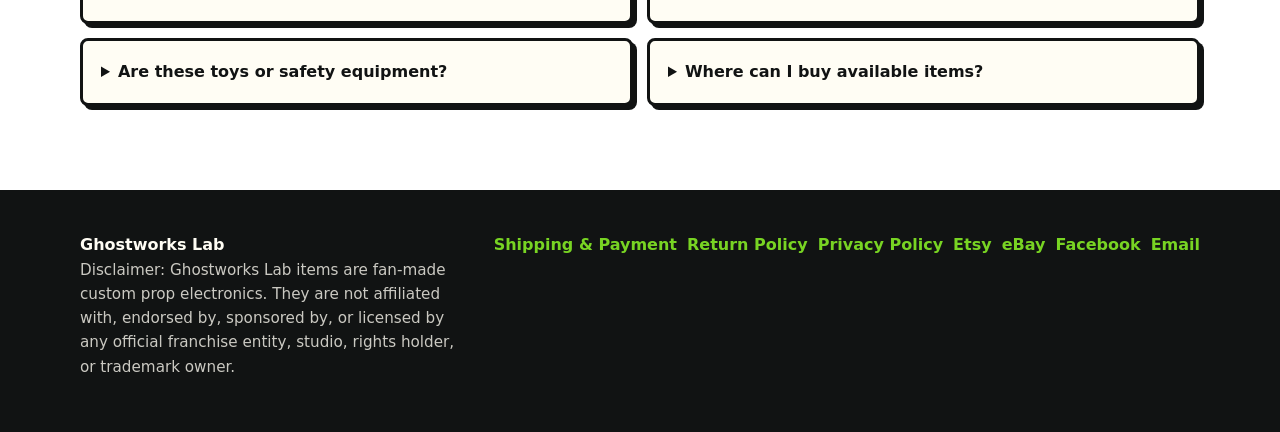
==== commit b916d556: "Add store policies and footer links" ====
--- a/index.html
+++ b/index.html
@@ -1326,6 +1326,9 @@
         <p class="disclaimer">Disclaimer: Ghostworks Lab items are fan-made custom prop electronics. They are not affiliated with, endorsed by, sponsored by, or licensed by any official franchise entity, studio, rights holder, or trademark owner.</p>
       </div>
       <div class="footer-links" aria-label="Footer links">
+        <a href="shipping.html">Shipping &amp; Payment</a>
+        <a href="returns.html">Return Policy</a>
+        <a href="privacy.html">Privacy Policy</a>
         <a href="https://pixelandpatchworkus.etsy.com">Etsy</a>
         <a href="https://www.ebay.com/usr/ghostworkslab">eBay</a>
         <a href="https://www.facebook.com/profile.php?id=61590886284562">Facebook</a>
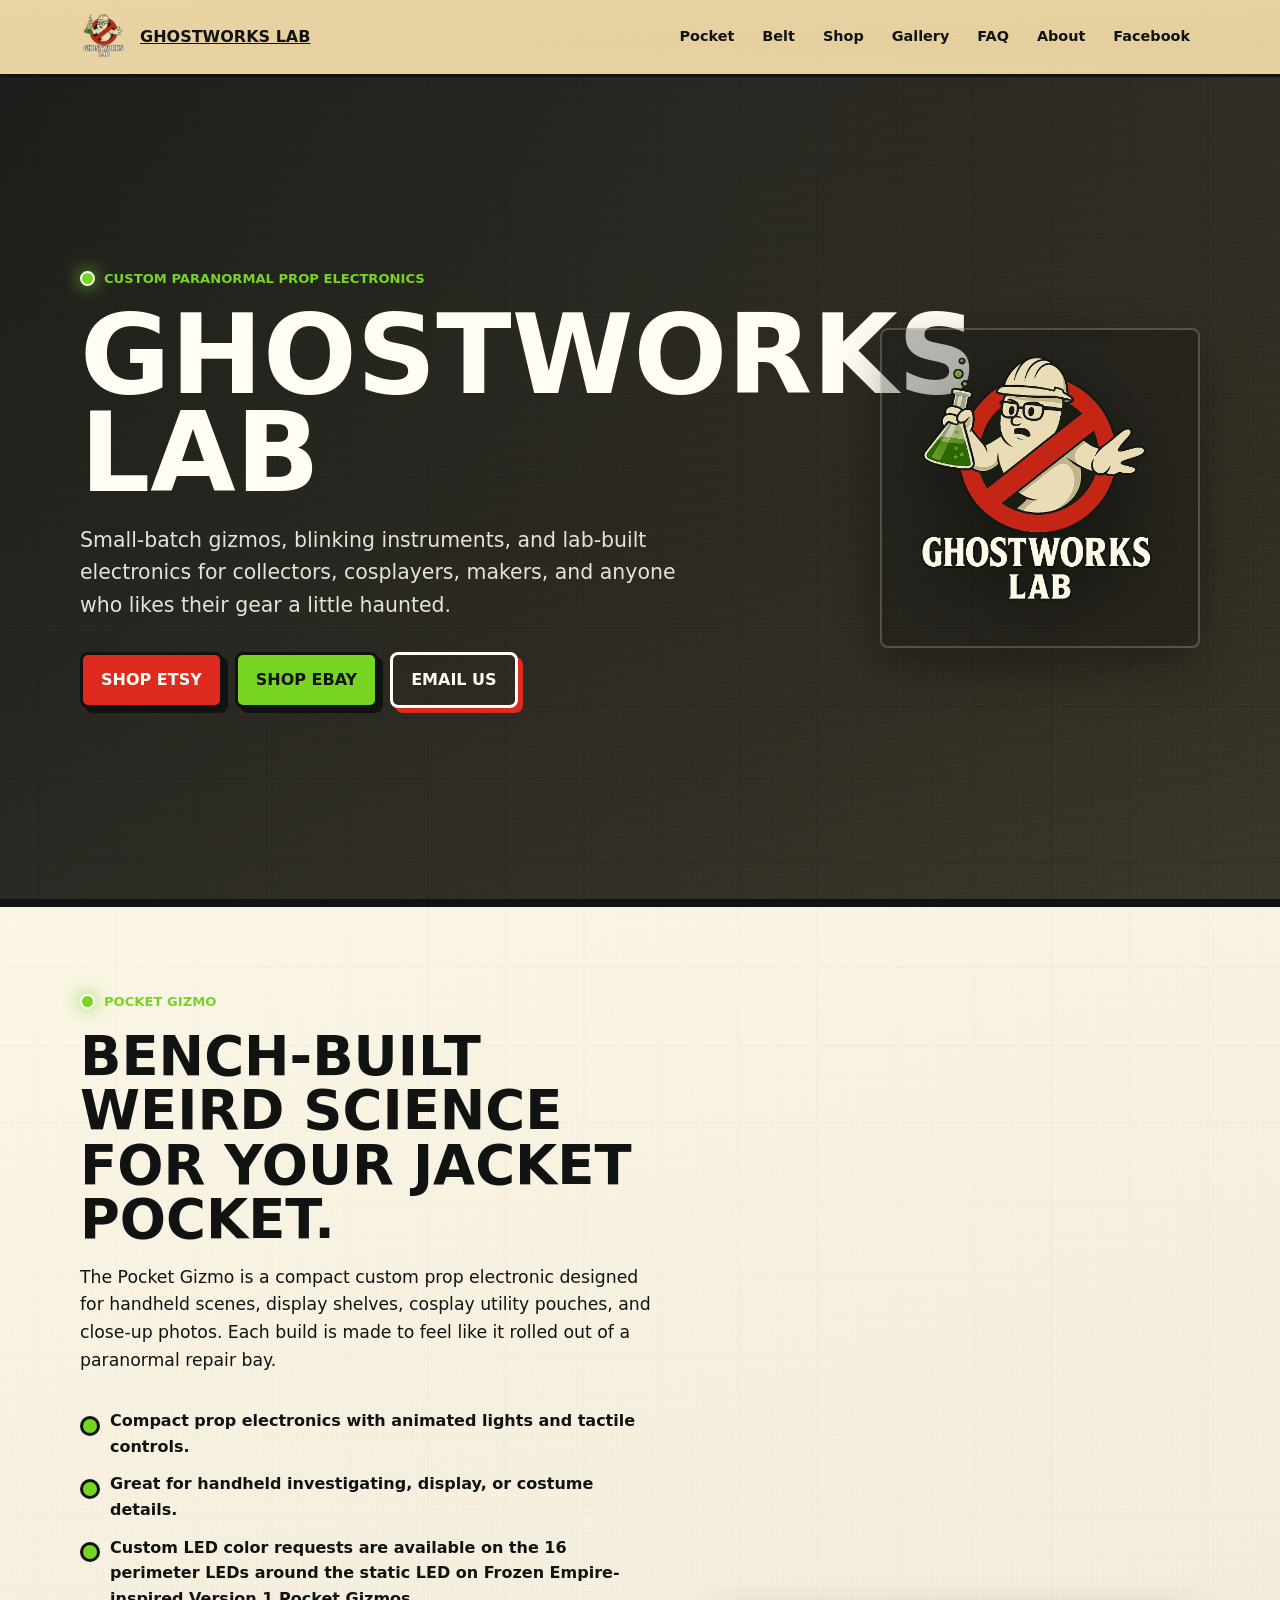
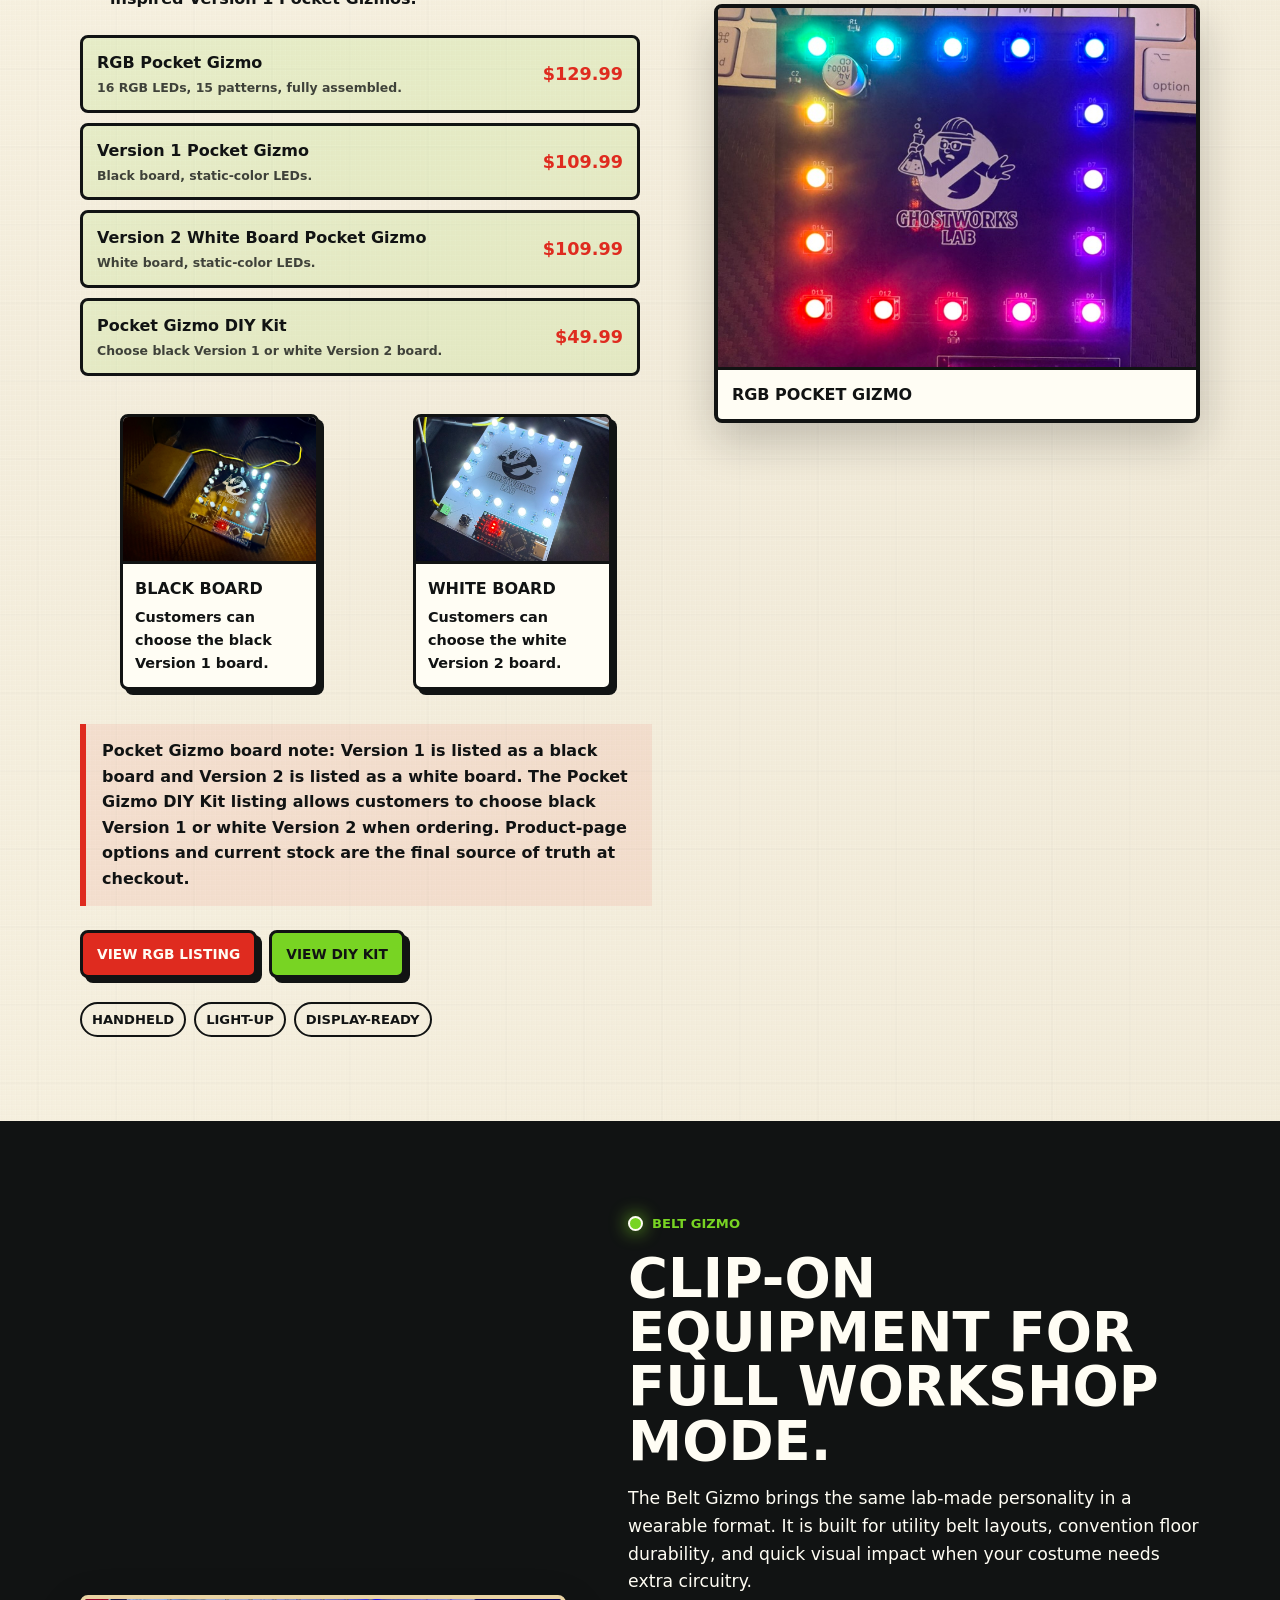
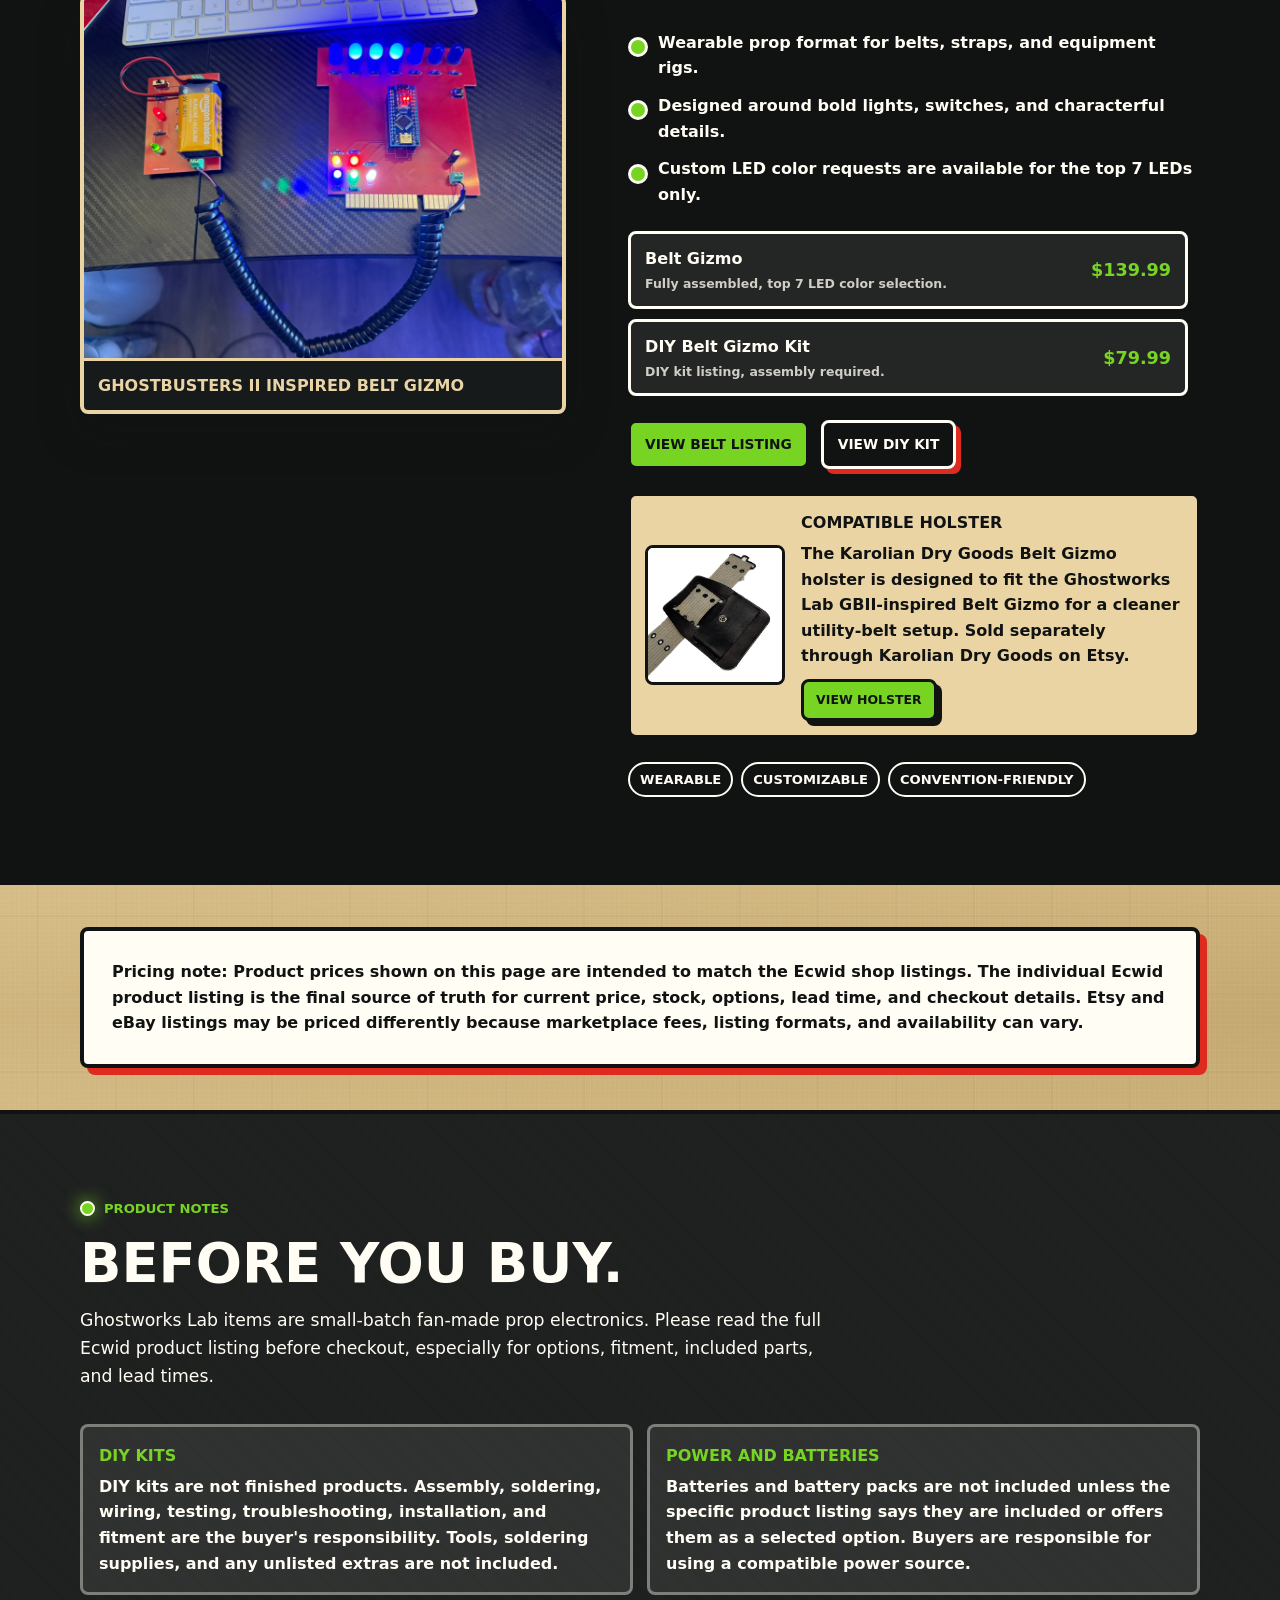
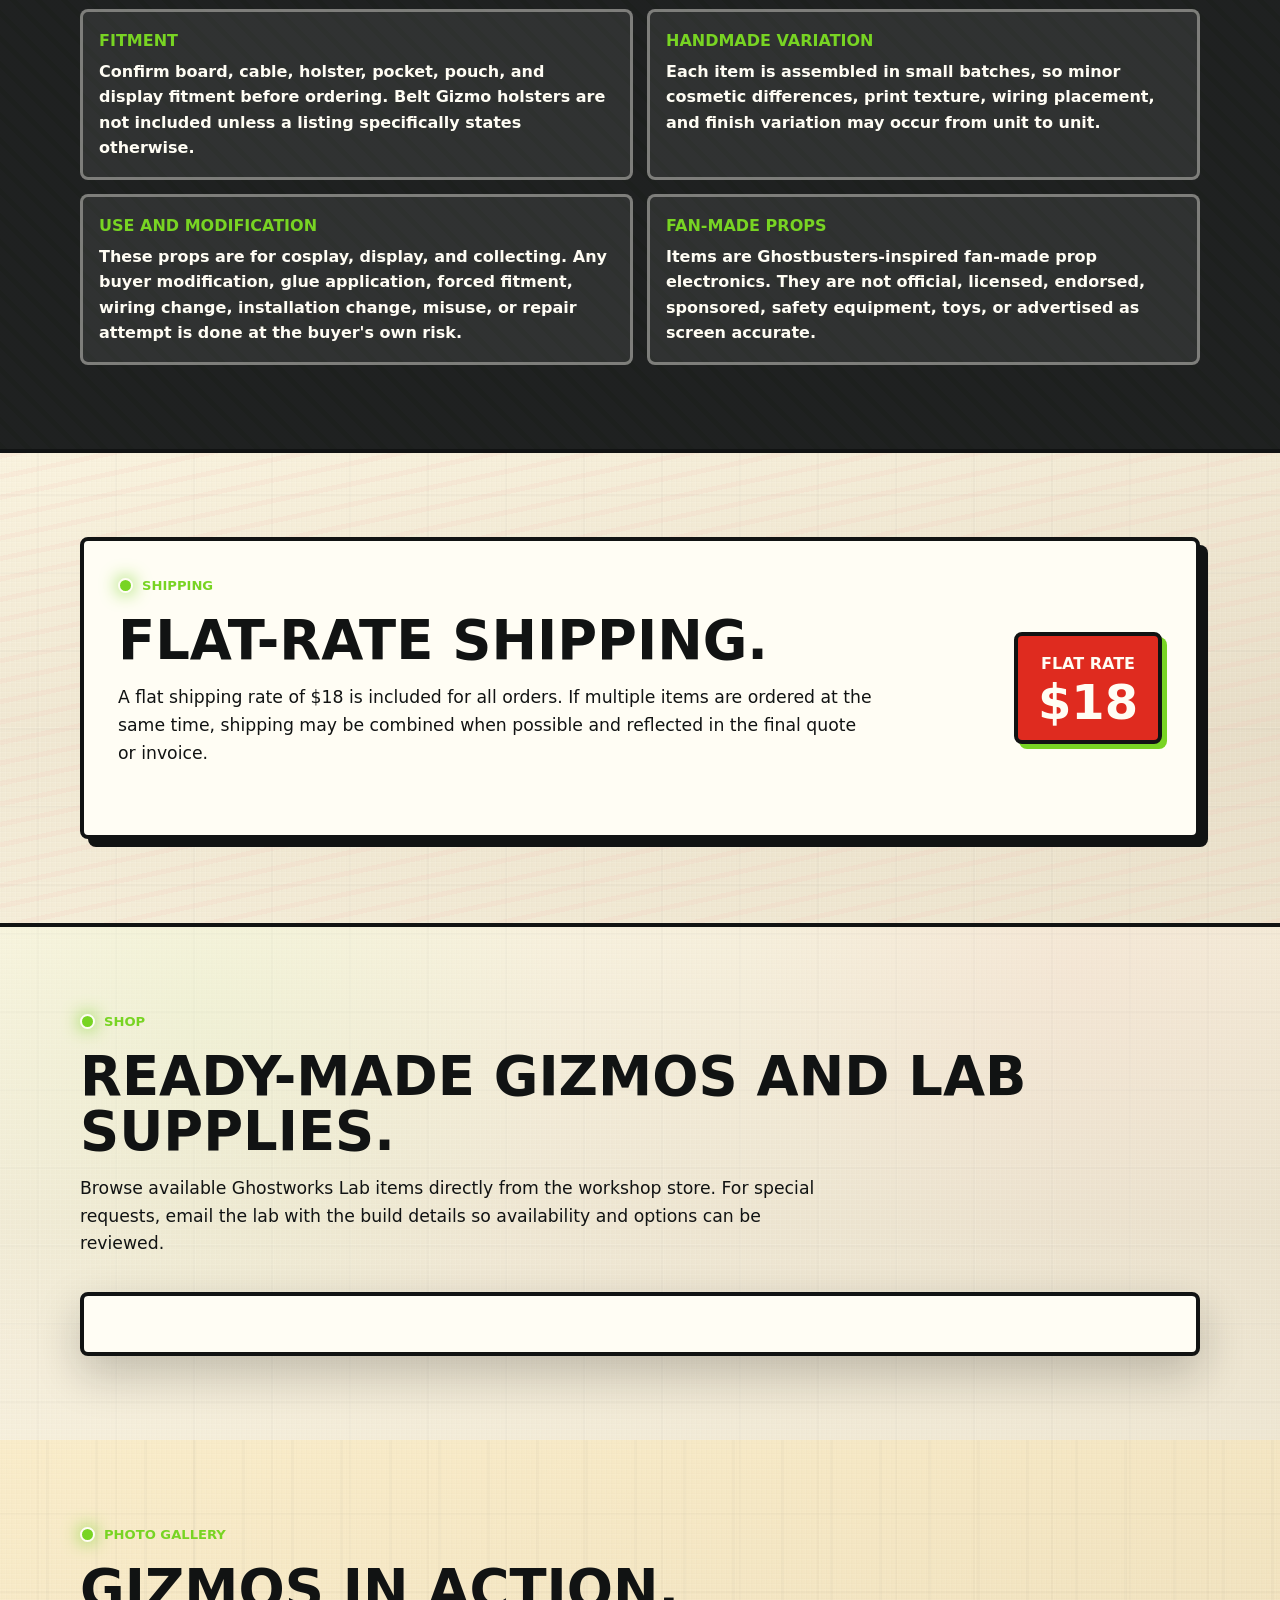
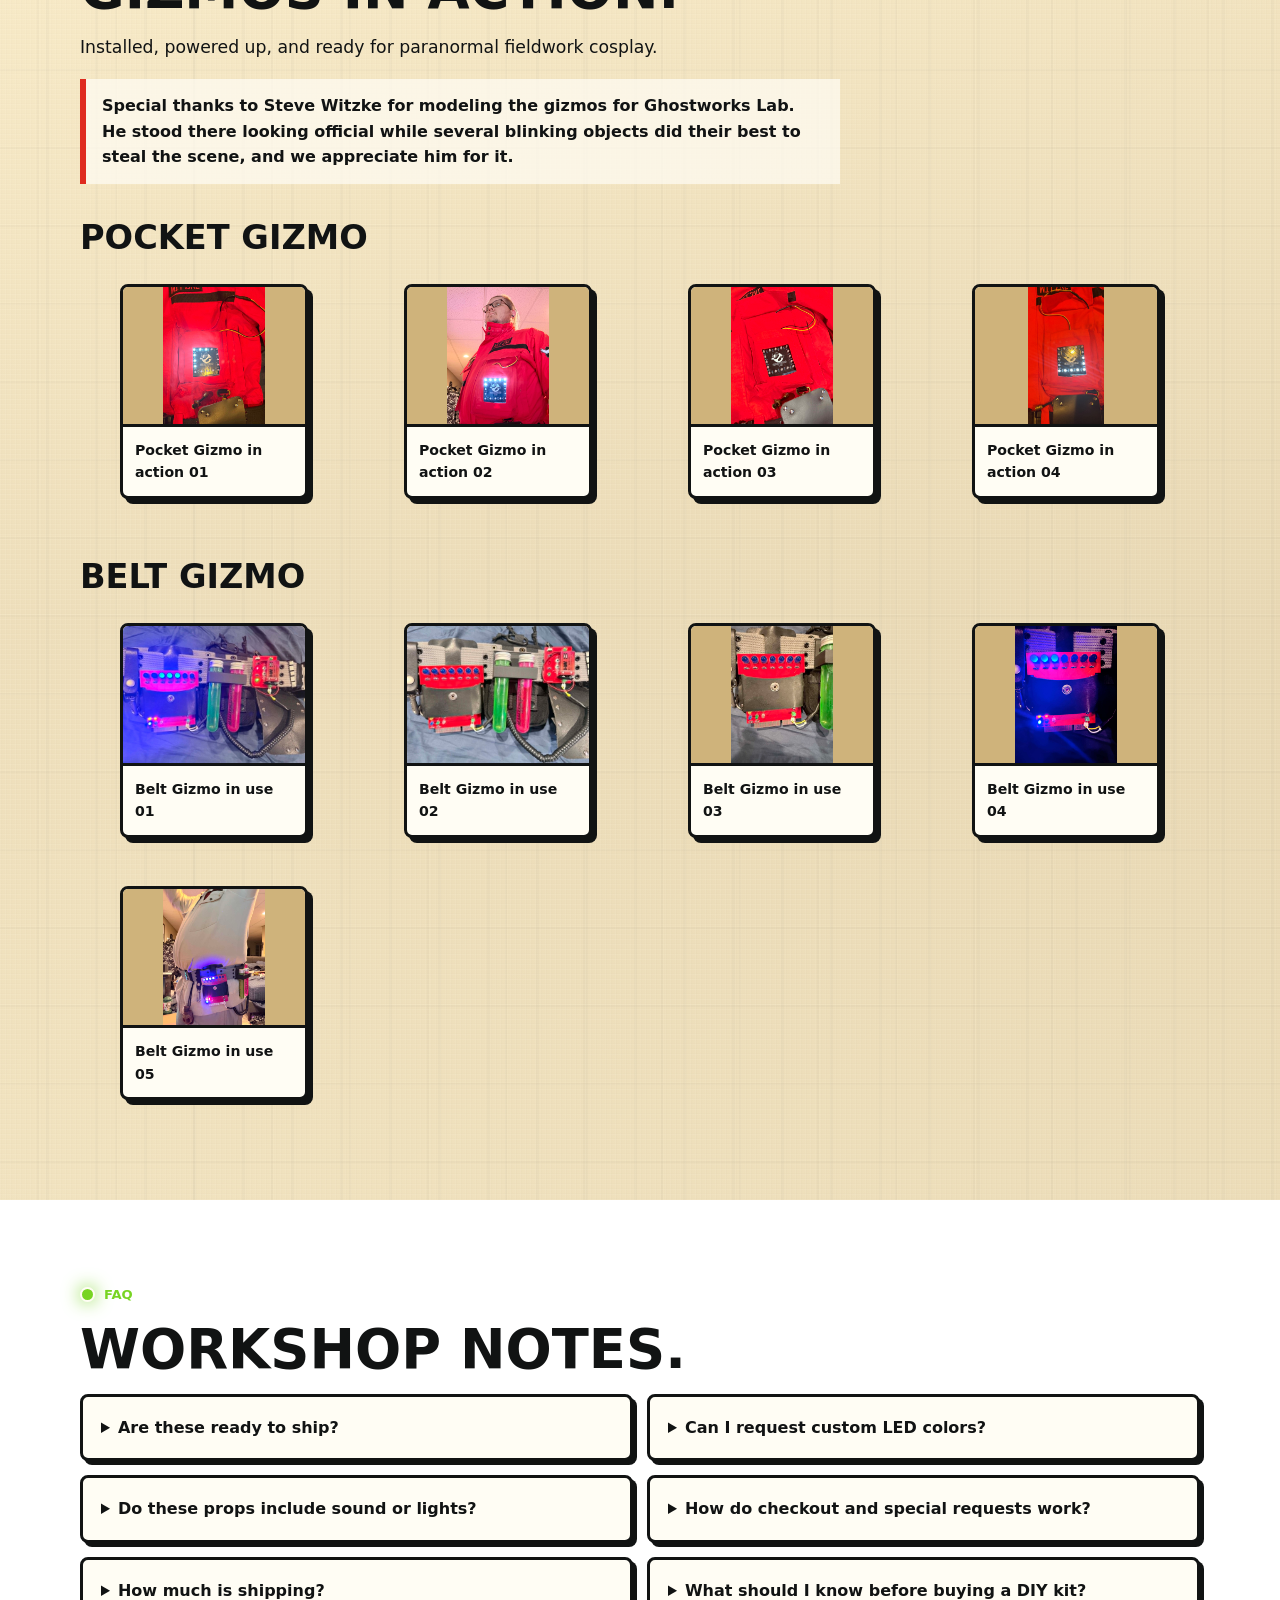
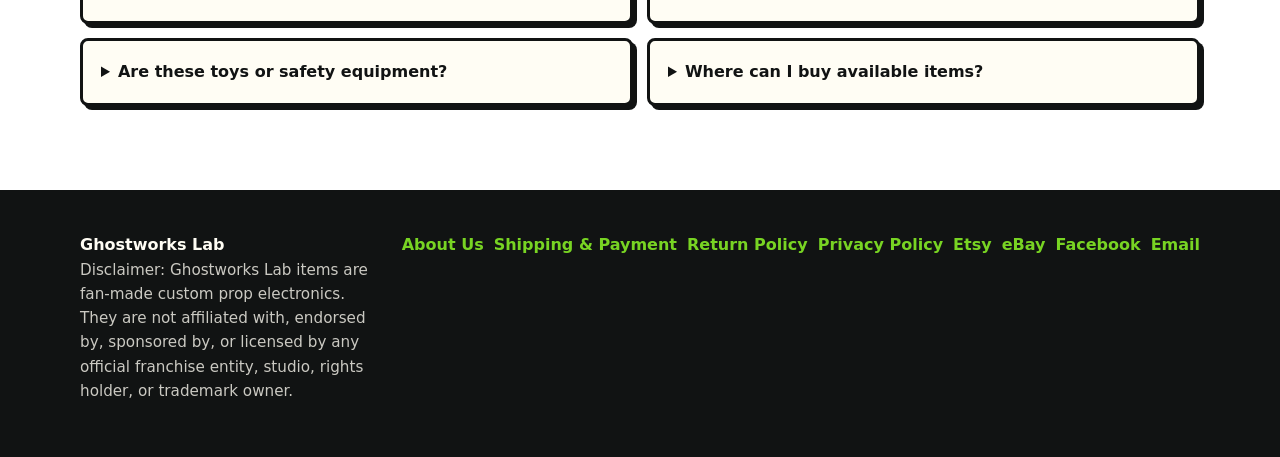
==== commit dd4960d1: "Add About GhostWorks Lab page" ====
--- a/index.html
+++ b/index.html
@@ -995,6 +995,7 @@
         <a href="#shop">Shop</a>
         <a href="#gallery">Gallery</a>
         <a href="#faq">FAQ</a>
+        <a href="about.html">About</a>
         <a href="https://www.facebook.com/profile.php?id=61590886284562">Facebook</a>
       </div>
     </nav>
@@ -1326,6 +1327,7 @@
         <p class="disclaimer">Disclaimer: Ghostworks Lab items are fan-made custom prop electronics. They are not affiliated with, endorsed by, sponsored by, or licensed by any official franchise entity, studio, rights holder, or trademark owner.</p>
       </div>
       <div class="footer-links" aria-label="Footer links">
+        <a href="about.html">About Us</a>
         <a href="shipping.html">Shipping &amp; Payment</a>
         <a href="returns.html">Return Policy</a>
         <a href="privacy.html">Privacy Policy</a>
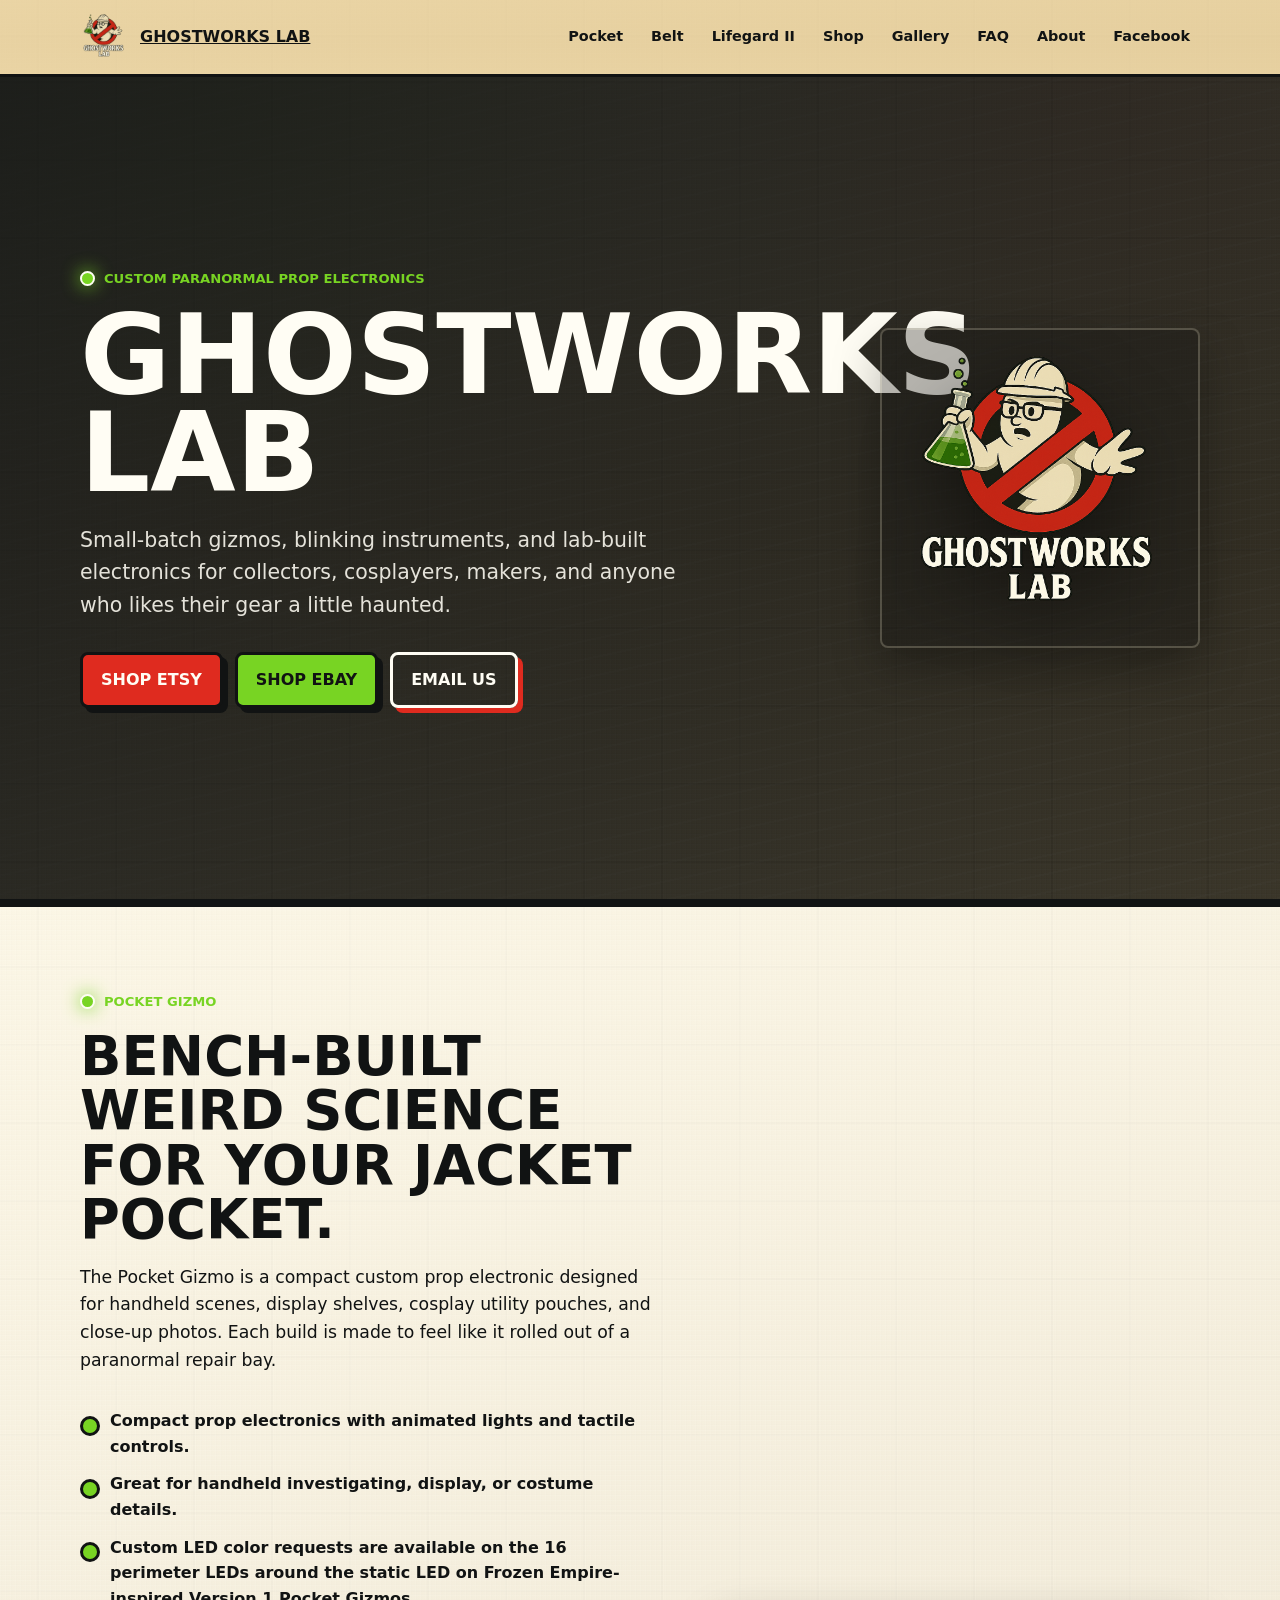
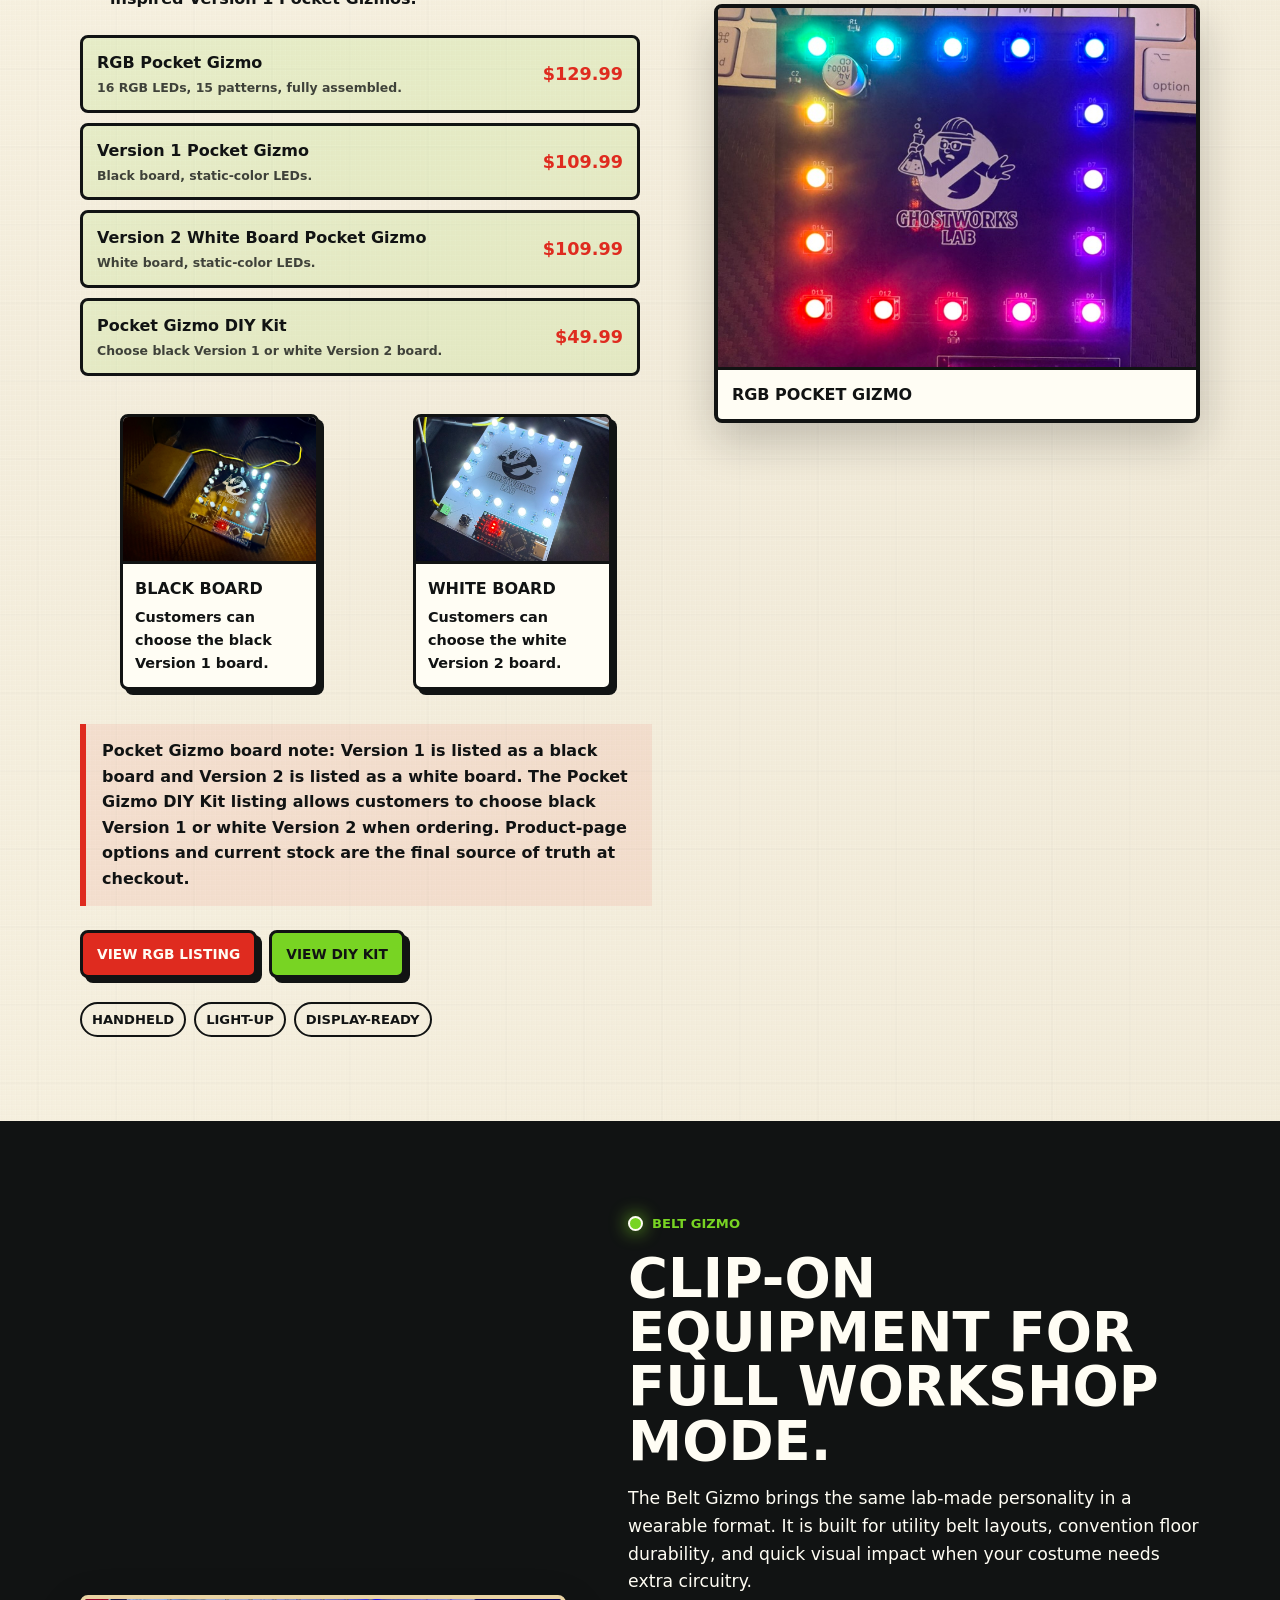
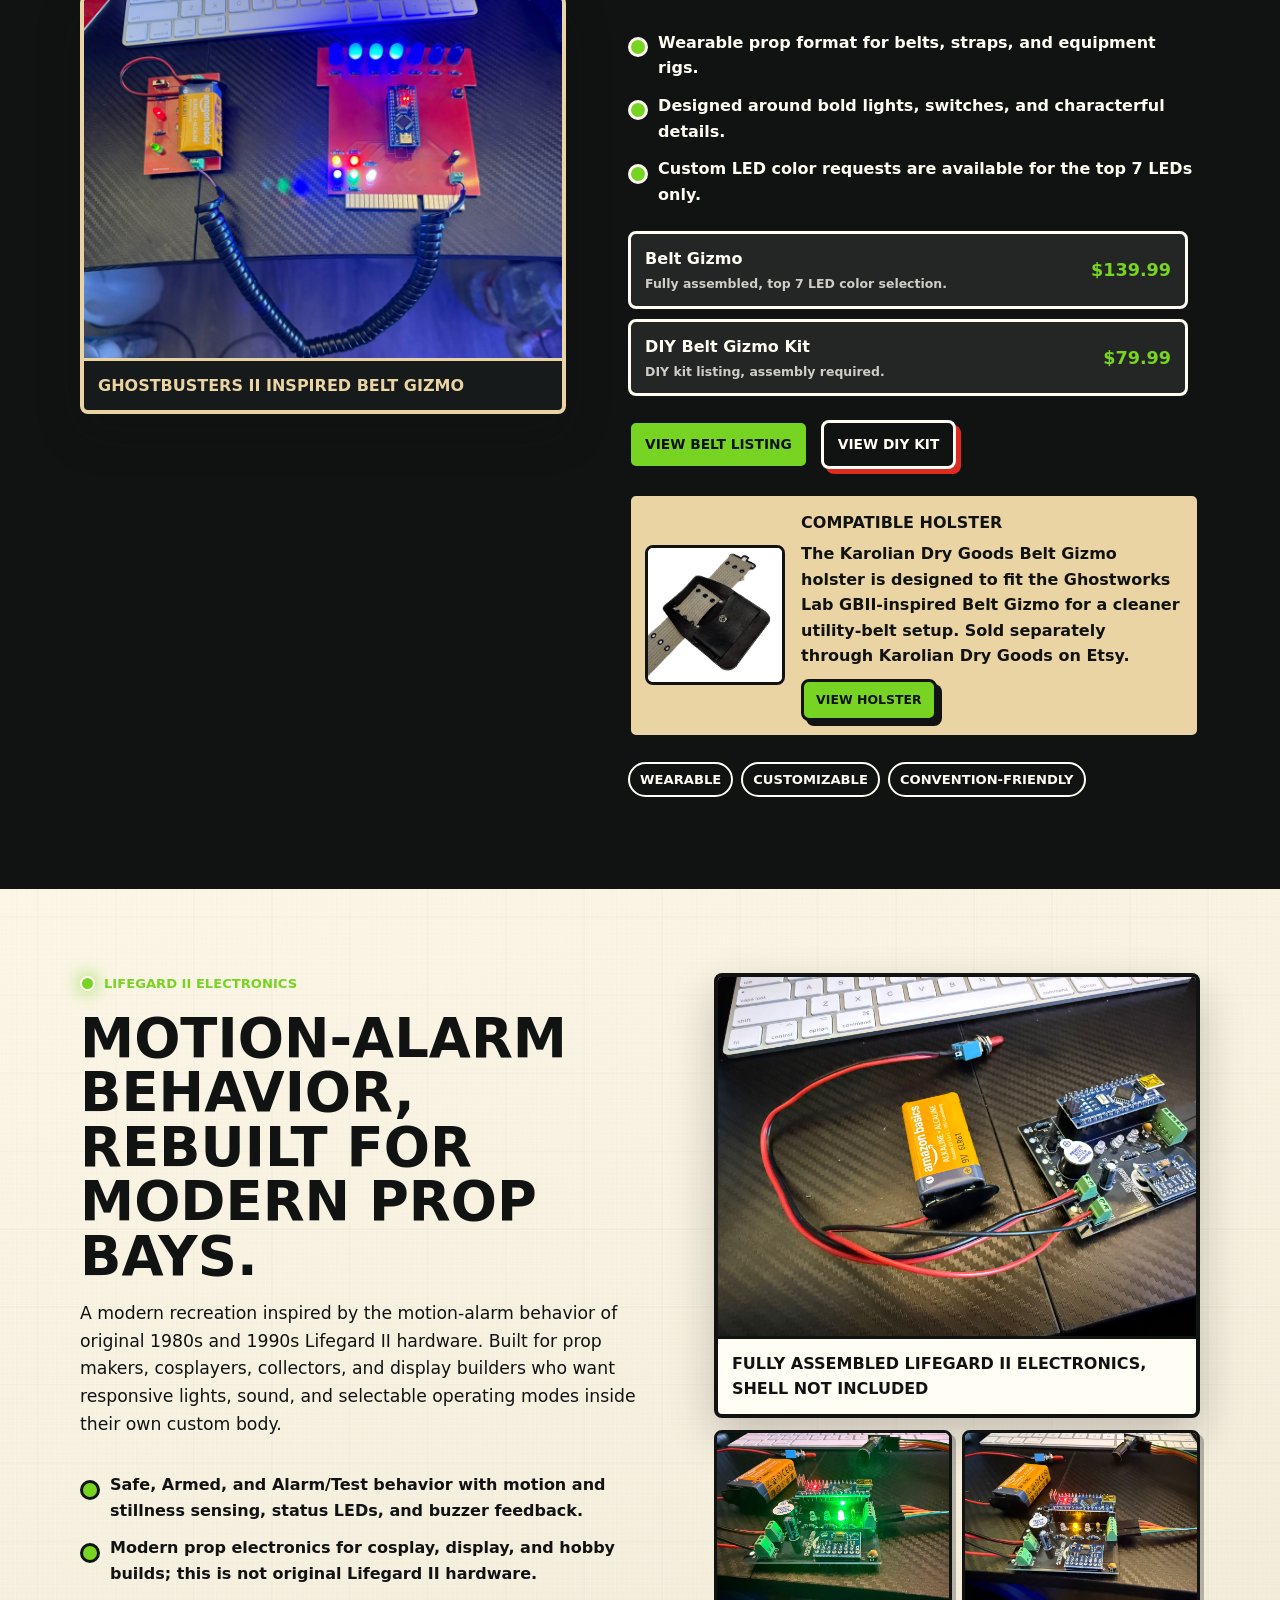
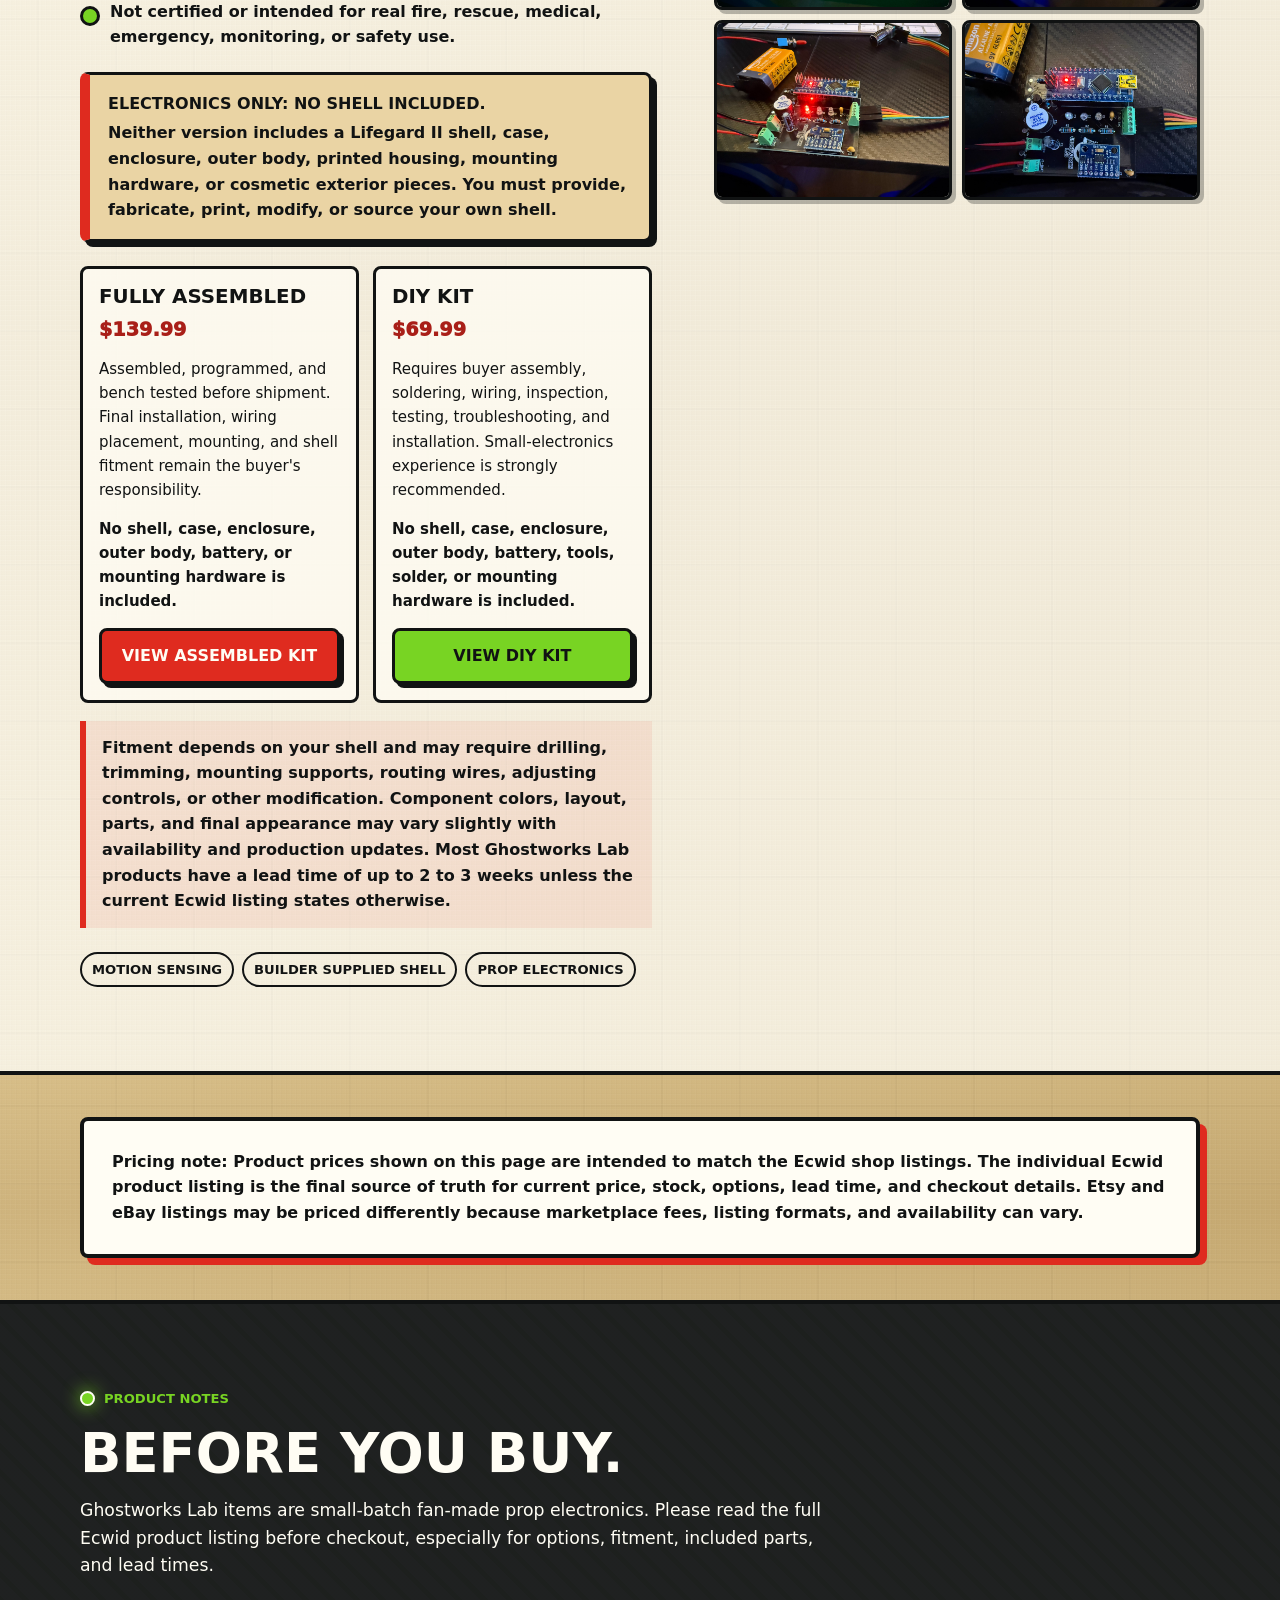
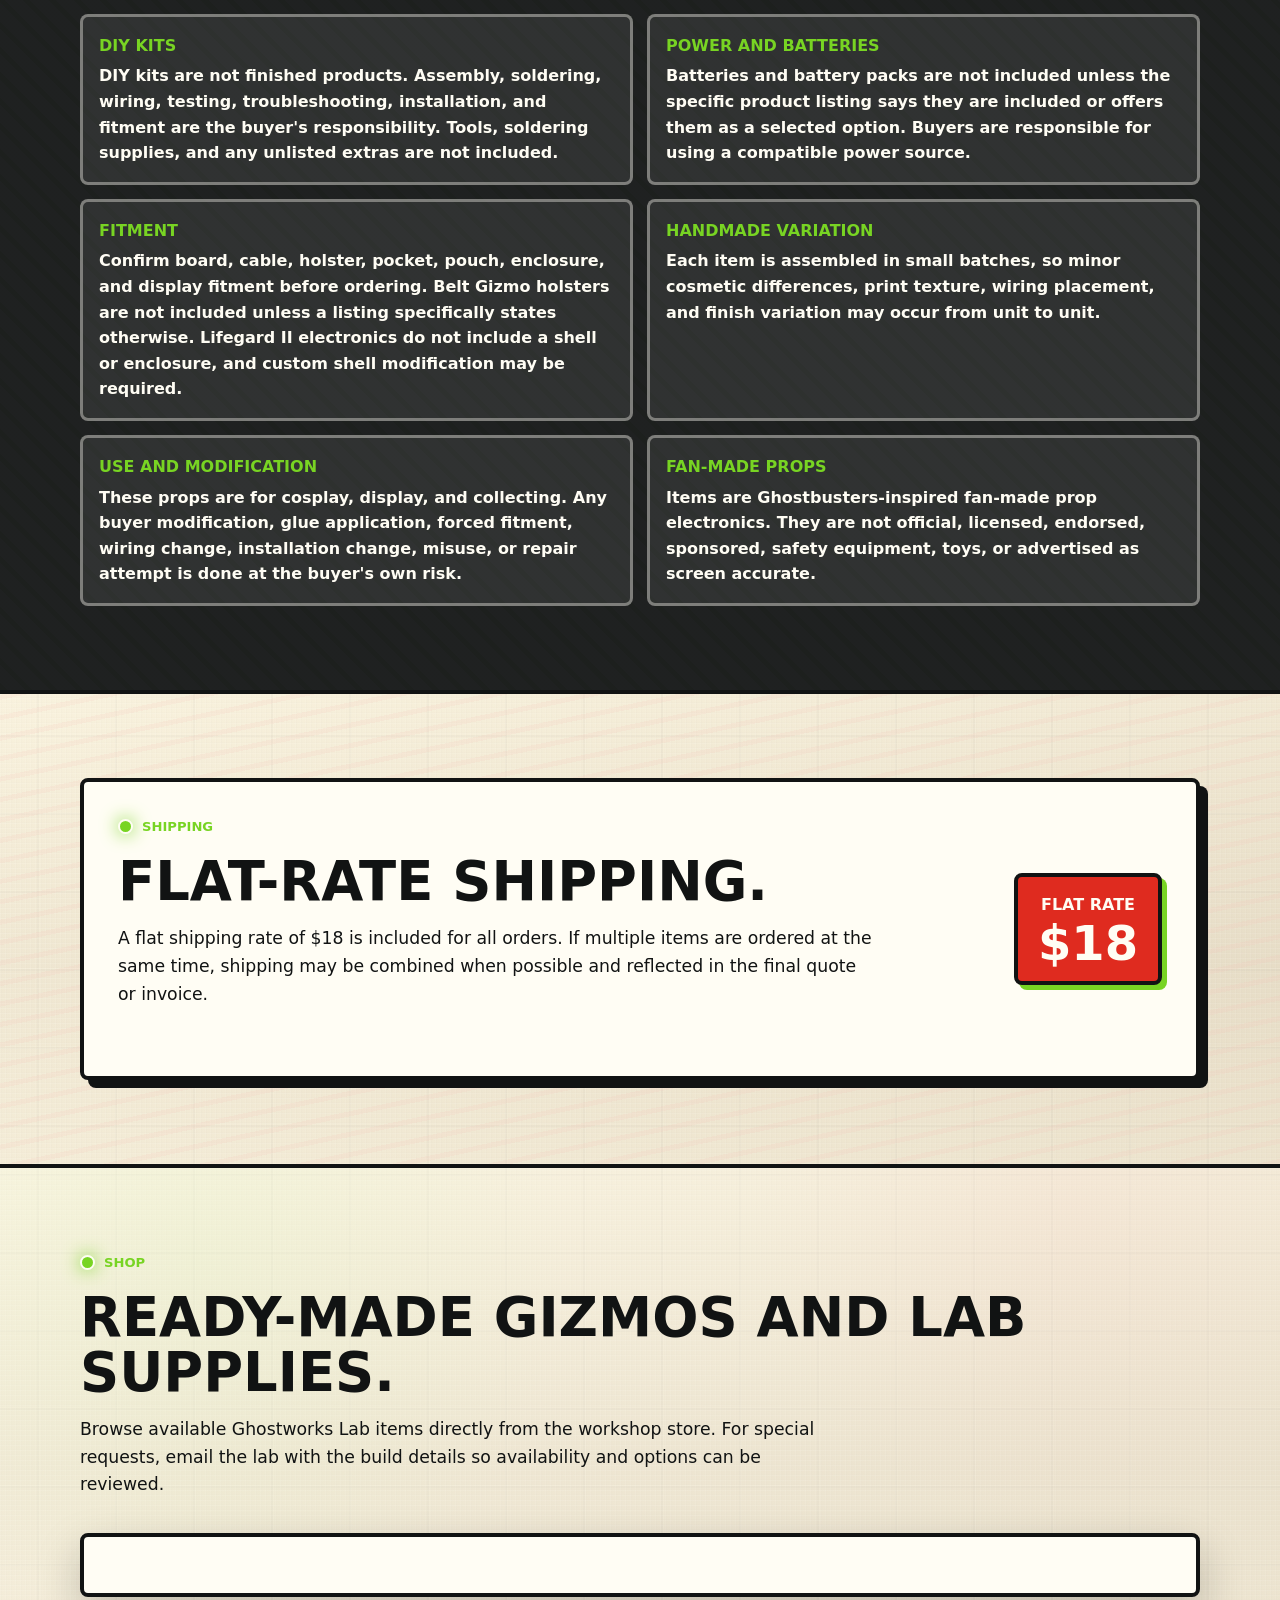
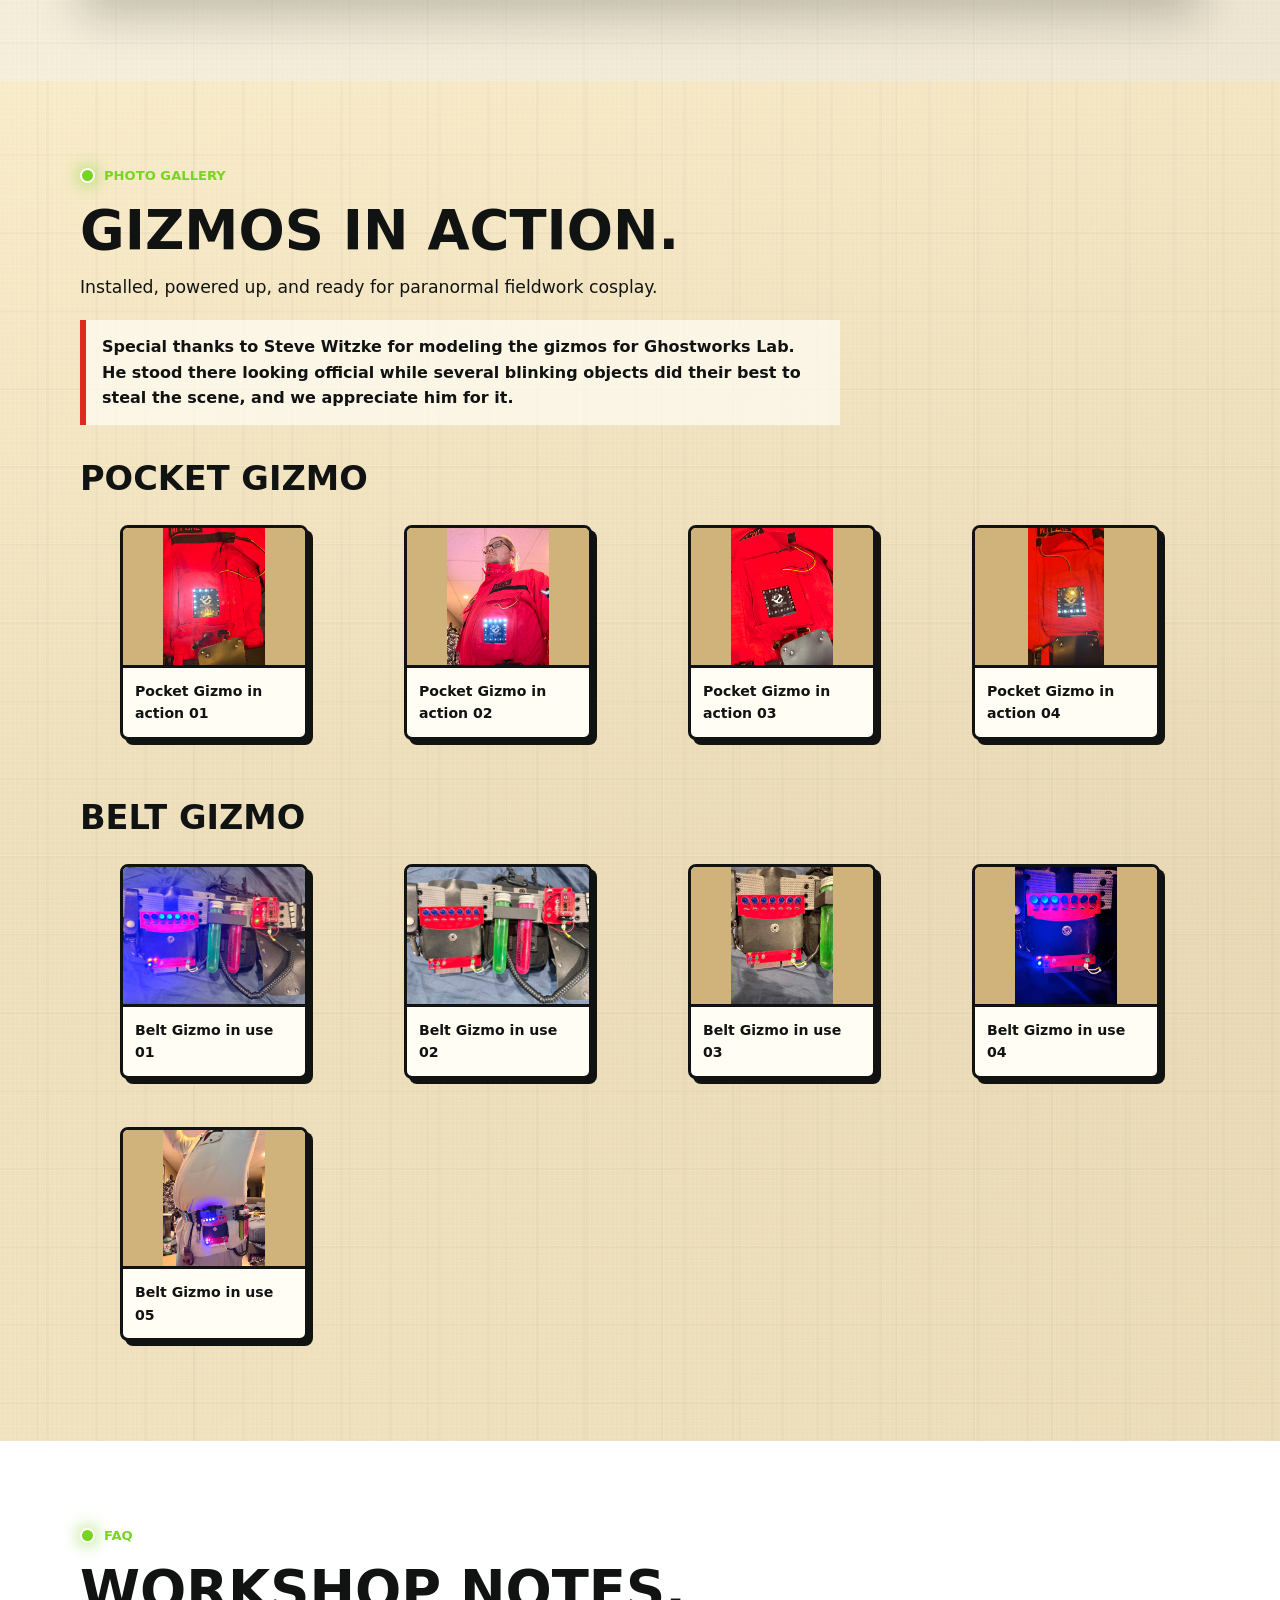
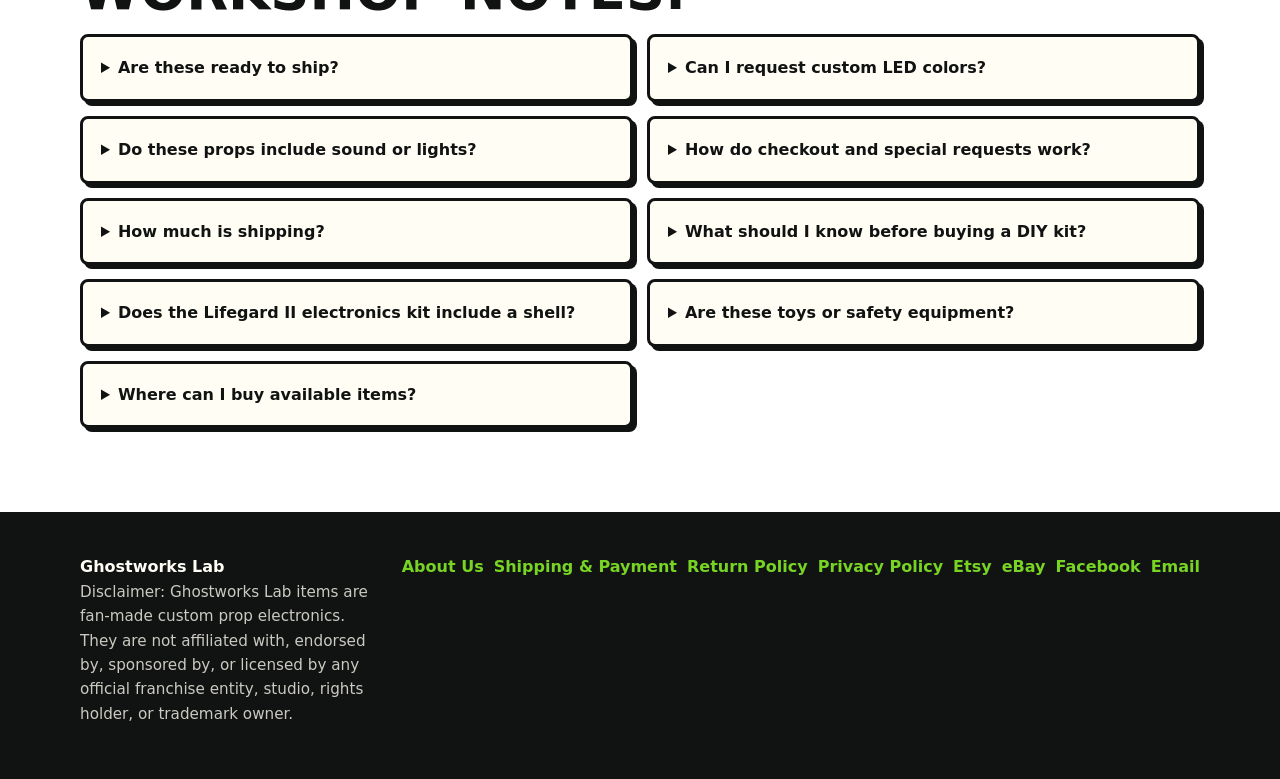
==== commit c9cd0d74: "Add Lifegard II product section" ====
--- a/index.html
+++ b/index.html
@@ -130,6 +130,10 @@
       padding: 84px 0;
     }
 
+    section[id] {
+      scroll-margin-top: 96px;
+    }
+
     .wrap {
       width: min(100% - 32px, var(--max-width));
       margin: 0 auto;
@@ -557,6 +561,93 @@
       background: rgba(120, 212, 35, 0.12);
     }
 
+    .lifegard .product-grid {
+      align-items: start;
+    }
+
+    .lifegard-media {
+      display: grid;
+      gap: 12px;
+    }
+
+    .lifegard-thumbs {
+      display: grid;
+      grid-template-columns: repeat(2, minmax(0, 1fr));
+      gap: 10px;
+    }
+
+    .lifegard-thumbs a {
+      overflow: hidden;
+      display: block;
+      border: 3px solid var(--ink);
+      border-radius: var(--radius);
+      background: var(--white);
+      box-shadow: 4px 4px 0 rgba(17, 19, 19, 0.28);
+    }
+
+    .lifegard-thumbs img {
+      width: 100%;
+      aspect-ratio: 4 / 3;
+      object-fit: cover;
+    }
+
+    .inclusion-alert {
+      margin: 22px 0;
+      padding: 16px 18px;
+      border: 3px solid var(--ink);
+      border-left: 10px solid var(--red);
+      border-radius: var(--radius);
+      background: var(--cream);
+      box-shadow: 5px 5px 0 var(--ink);
+      font-weight: 800;
+    }
+
+    .inclusion-alert strong {
+      display: block;
+      margin-bottom: 4px;
+      text-transform: uppercase;
+    }
+
+    .variant-grid {
+      display: grid;
+      grid-template-columns: repeat(2, minmax(0, 1fr));
+      gap: 14px;
+      margin-top: 24px;
+    }
+
+    .variant-card {
+      display: flex;
+      flex-direction: column;
+      min-width: 0;
+      padding: 16px;
+      border: 3px solid var(--ink);
+      border-radius: var(--radius);
+      background: rgba(255, 253, 244, 0.76);
+    }
+
+    .variant-card h3 {
+      margin-bottom: 6px;
+      text-transform: uppercase;
+    }
+
+    .variant-price {
+      margin-bottom: 12px;
+      color: var(--red-dark);
+      font-size: 1.2rem;
+      font-weight: 950;
+    }
+
+    .variant-card p {
+      font-size: 0.94rem;
+    }
+
+    .variant-card .button {
+      width: 100%;
+      margin-top: auto;
+      box-shadow: 4px 4px 0 var(--ink);
+      text-align: center;
+    }
+
     .board-options {
       display: grid;
       grid-template-columns: repeat(2, minmax(0, 1fr));
@@ -893,6 +984,10 @@
         justify-content: flex-start;
       }
 
+      section[id] {
+        scroll-margin-top: 150px;
+      }
+
       .hero {
         min-height: auto;
       }
@@ -964,7 +1059,8 @@
       .gallery-grid,
       .faq-grid,
       .notice-list,
-      .board-options {
+      .board-options,
+      .variant-grid {
         grid-template-columns: 1fr;
       }
 
@@ -992,6 +1088,7 @@
       <div class="nav-links" aria-label="Primary navigation">
         <a href="#pocket">Pocket</a>
         <a href="#belt">Belt</a>
+        <a href="#lifegard-ii">Lifegard II</a>
         <a href="#shop">Shop</a>
         <a href="#gallery">Gallery</a>
         <a href="#faq">FAQ</a>
@@ -1155,6 +1252,71 @@
       </div>
     </section>
 
+    <section class="section product lifegard" id="lifegard-ii">
+      <div class="wrap product-grid">
+        <div>
+          <p class="eyebrow">Lifegard II Electronics</p>
+          <h2>Motion-alarm behavior, rebuilt for modern prop bays.</h2>
+          <p class="section-intro">A modern recreation inspired by the motion-alarm behavior of original 1980s and 1990s Lifegard II hardware. Built for prop makers, cosplayers, collectors, and display builders who want responsive lights, sound, and selectable operating modes inside their own custom body.</p>
+          <ul class="feature-list">
+            <li>Safe, Armed, and Alarm/Test behavior with motion and stillness sensing, status LEDs, and buzzer feedback.</li>
+            <li>Modern prop electronics for cosplay, display, and hobby builds; this is not original Lifegard II hardware.</li>
+            <li>Not certified or intended for real fire, rescue, medical, emergency, monitoring, or safety use.</li>
+          </ul>
+
+          <p class="inclusion-alert"><strong>Electronics only: no shell included.</strong>Neither version includes a Lifegard II shell, case, enclosure, outer body, printed housing, mounting hardware, or cosmetic exterior pieces. You must provide, fabricate, print, modify, or source your own shell.</p>
+
+          <div class="variant-grid" aria-label="Lifegard II electronics versions">
+            <article class="variant-card">
+              <h3>Fully Assembled</h3>
+              <div class="variant-price">$139.99</div>
+              <p>Assembled, programmed, and bench tested before shipment. Final installation, wiring placement, mounting, and shell fitment remain the buyer's responsibility.</p>
+              <p><strong>No shell, case, enclosure, outer body, battery, or mounting hardware is included.</strong></p>
+              <a class="button primary" href="#!/Lifegard-II-Electronics-Assembled-Kit-no-shell-included/p/842722295">View Assembled Kit</a>
+            </article>
+            <article class="variant-card">
+              <h3>DIY Kit</h3>
+              <div class="variant-price">$69.99</div>
+              <p>Requires buyer assembly, soldering, wiring, inspection, testing, troubleshooting, and installation. Small-electronics experience is strongly recommended.</p>
+              <p><strong>No shell, case, enclosure, outer body, battery, tools, solder, or mounting hardware is included.</strong></p>
+              <a class="button secondary" href="#!/Ghostbusters-II-Lifegard-II-DIY-Electronics-Kit-no-shell-included/p/842722303">View DIY Kit</a>
+            </article>
+          </div>
+
+          <p class="stock-note">Fitment depends on your shell and may require drilling, trimming, mounting supports, routing wires, adjusting controls, or other modification. Component colors, layout, parts, and final appearance may vary slightly with availability and production updates. Most Ghostworks Lab products have a lead time of up to 2 to 3 weeks unless the current Ecwid listing states otherwise.</p>
+
+          <div class="tag-row" aria-label="Lifegard II electronics tags">
+            <span class="tag">Motion sensing</span>
+            <span class="tag">Builder supplied shell</span>
+            <span class="tag">Prop electronics</span>
+          </div>
+        </div>
+
+        <div class="lifegard-media" aria-label="Lifegard II electronics photos">
+          <figure class="product-photo">
+            <a href="#!/Lifegard-II-Electronics-Assembled-Kit-no-shell-included/p/842722295">
+              <img src="assets/lifegard-ii-assembled-1.jpg" alt="Fully assembled Lifegard II electronics kit with battery wiring and switch">
+            </a>
+            <figcaption>Fully assembled Lifegard II electronics, shell not included</figcaption>
+          </figure>
+          <div class="lifegard-thumbs">
+            <a href="assets/lifegard-ii-assembled-2.jpg" target="_blank" rel="noopener" aria-label="Open full-size green status light photo">
+              <img src="assets/lifegard-ii-assembled-2.jpg" alt="Lifegard II electronics kit with green status light active">
+            </a>
+            <a href="assets/lifegard-ii-assembled-3.jpg" target="_blank" rel="noopener" aria-label="Open full-size amber status light photo">
+              <img src="assets/lifegard-ii-assembled-3.jpg" alt="Fully assembled Lifegard II electronics kit with amber status light active">
+            </a>
+            <a href="assets/lifegard-ii-assembled-4.jpg" target="_blank" rel="noopener" aria-label="Open full-size red status light photo">
+              <img src="assets/lifegard-ii-assembled-4.jpg" alt="Lifegard II prop electronics with red alarm status light active">
+            </a>
+            <a href="assets/lifegard-ii-assembled-5.jpg" target="_blank" rel="noopener" aria-label="Open full-size electronics board detail photo">
+              <img src="assets/lifegard-ii-assembled-5.jpg" alt="Close detail of the assembled Lifegard II electronics board">
+            </a>
+          </div>
+        </div>
+      </div>
+    </section>
+
     <section class="pricing-disclaimer" aria-label="Pricing disclaimer">
       <div class="wrap pricing-card">
         <p><strong>Pricing note:</strong> Product prices shown on this page are intended to match the Ecwid shop listings. The individual Ecwid product listing is the final source of truth for current price, stock, options, lead time, and checkout details. Etsy and eBay listings may be priced differently because marketplace fees, listing formats, and availability can vary.</p>
@@ -1169,7 +1331,7 @@
         <ul class="notice-list">
           <li><strong>DIY kits</strong>DIY kits are not finished products. Assembly, soldering, wiring, testing, troubleshooting, installation, and fitment are the buyer's responsibility. Tools, soldering supplies, and any unlisted extras are not included.</li>
           <li><strong>Power and batteries</strong>Batteries and battery packs are not included unless the specific product listing says they are included or offers them as a selected option. Buyers are responsible for using a compatible power source.</li>
-          <li><strong>Fitment</strong>Confirm board, cable, holster, pocket, pouch, and display fitment before ordering. Belt Gizmo holsters are not included unless a listing specifically states otherwise.</li>
+          <li><strong>Fitment</strong>Confirm board, cable, holster, pocket, pouch, enclosure, and display fitment before ordering. Belt Gizmo holsters are not included unless a listing specifically states otherwise. Lifegard II electronics do not include a shell or enclosure, and custom shell modification may be required.</li>
           <li><strong>Handmade variation</strong>Each item is assembled in small batches, so minor cosmetic differences, print texture, wiring placement, and finish variation may occur from unit to unit.</li>
           <li><strong>Use and modification</strong>These props are for cosplay, display, and collecting. Any buyer modification, glue application, forced fitment, wiring change, installation change, misuse, or repair attempt is done at the buyer's own risk.</li>
           <li><strong>Fan-made props</strong>Items are Ghostbusters-inspired fan-made prop electronics. They are not official, licensed, endorsed, sponsored, safety equipment, toys, or advertised as screen accurate.</li>
@@ -1308,6 +1470,10 @@
             <p>DIY kits require buyer assembly, soldering, wiring, testing, troubleshooting, installation, and fitment. Tools and soldering supplies are not included, and buyer assembly or modification is done at the buyer's own risk.</p>
           </details>
           <details>
+            <summary>Does the Lifegard II electronics kit include a shell?</summary>
+            <p>No. Both the DIY and fully assembled Lifegard II versions are electronics only. No shell, case, enclosure, outer body, printed housing, mounting hardware, or cosmetic exterior pieces are included. Buyers must provide and adapt their own shell.</p>
+          </details>
+          <details>
             <summary>Are these toys or safety equipment?</summary>
             <p>No. These are fan-made prop electronics for display, cosplay, and collecting. They are not toys, tools, safety devices, or equipment for real paranormal investigation.</p>
           </details>
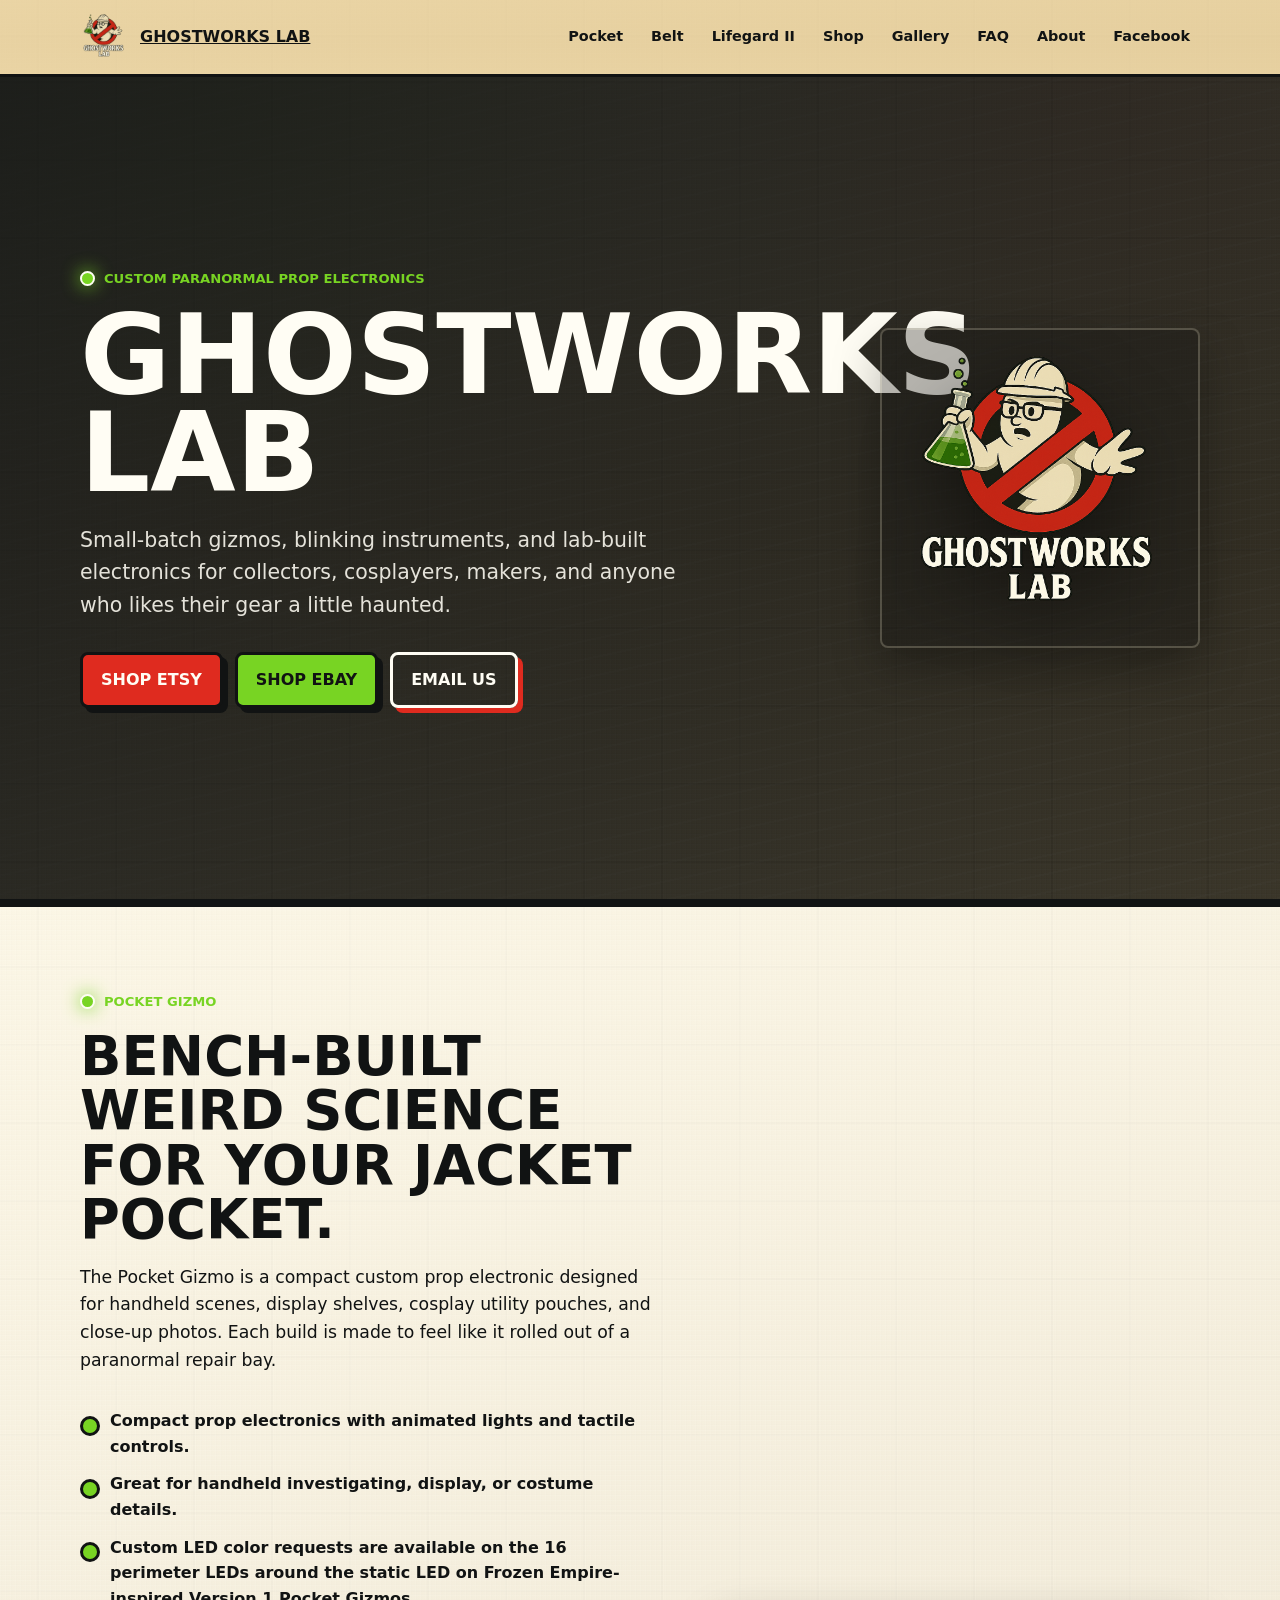
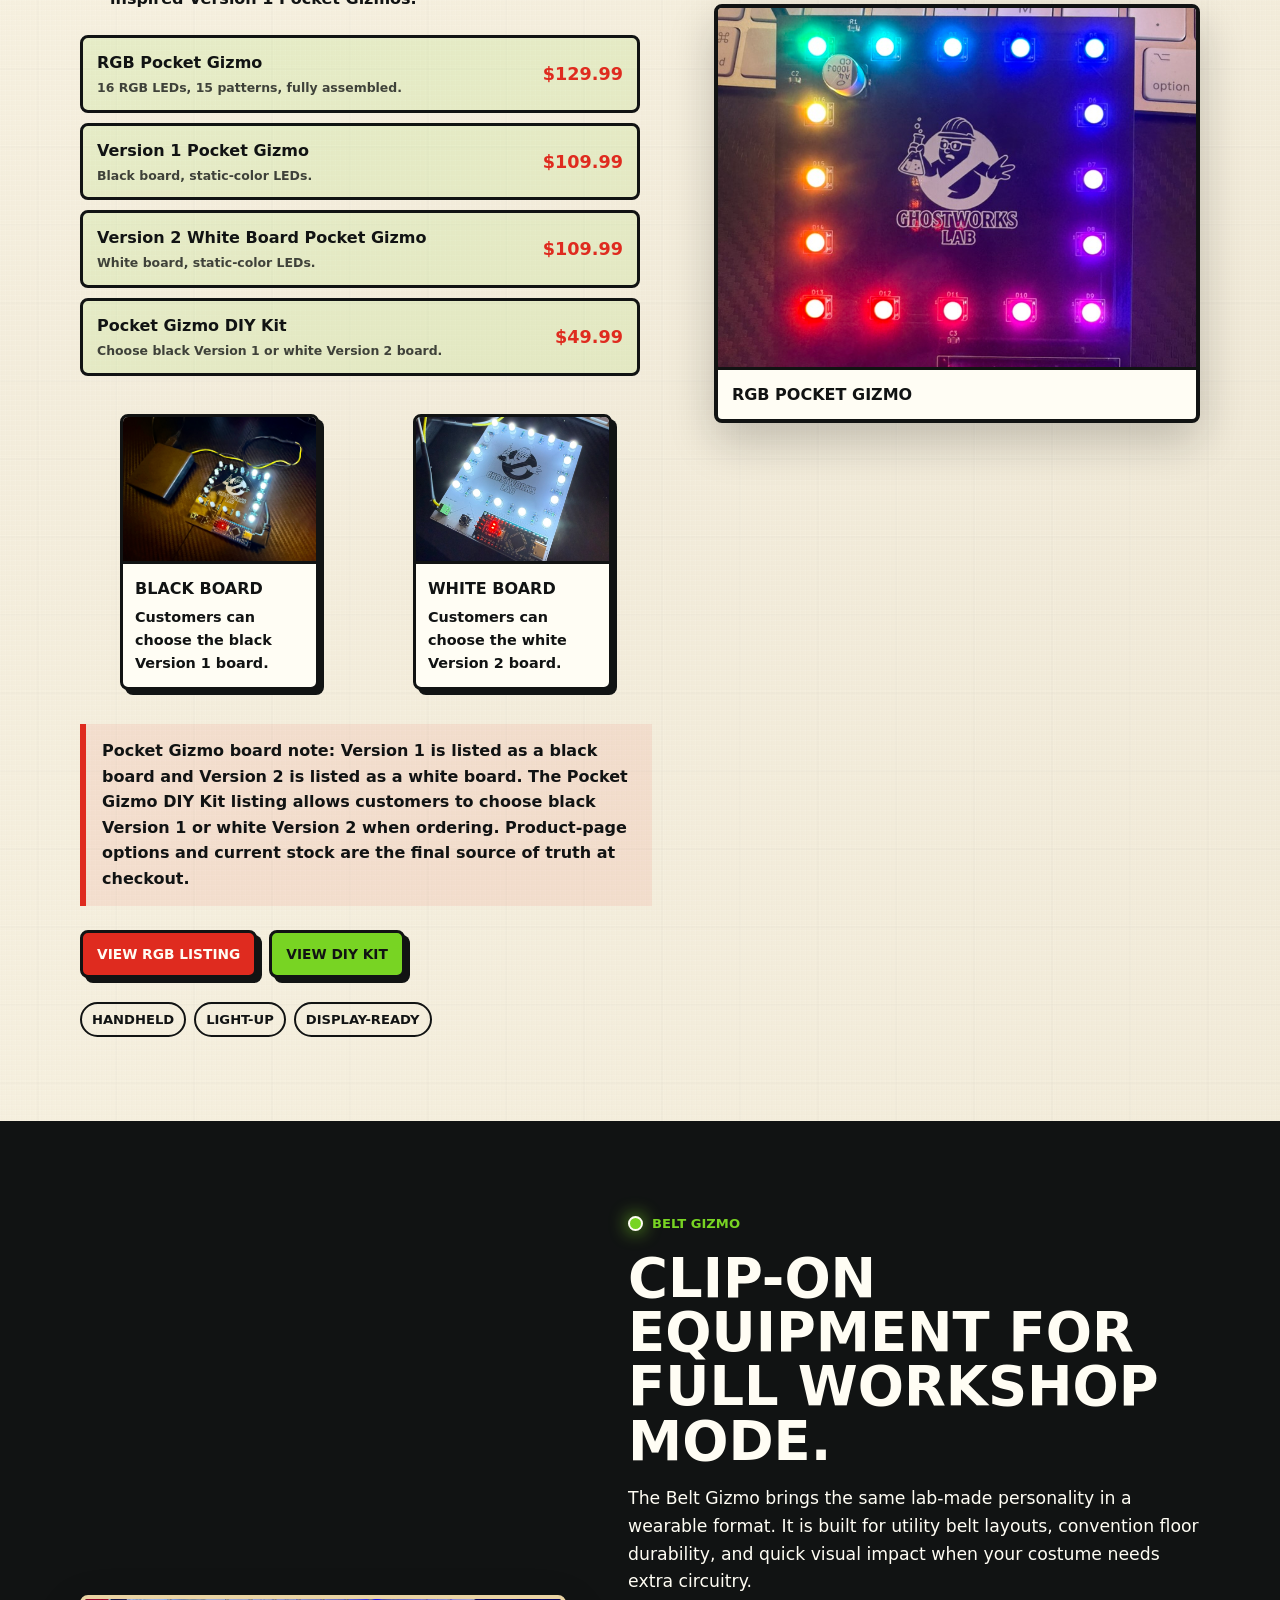
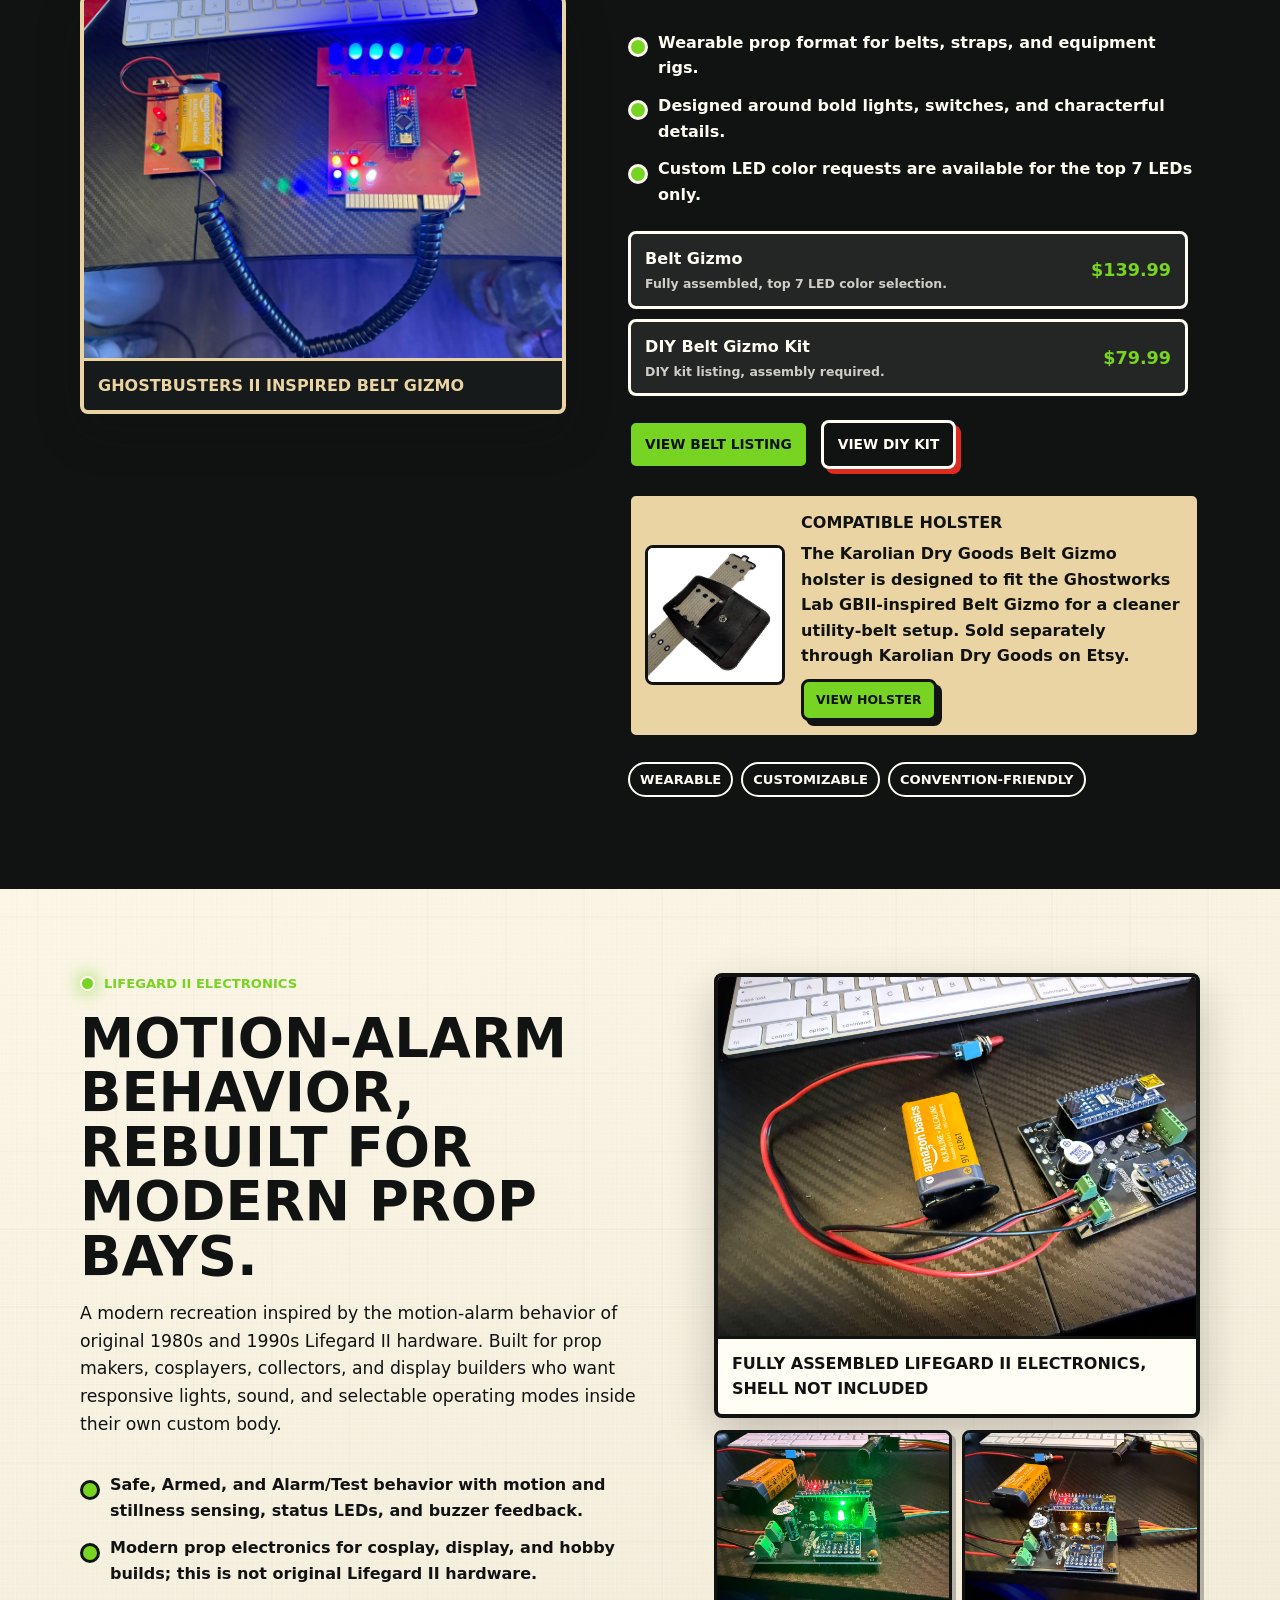
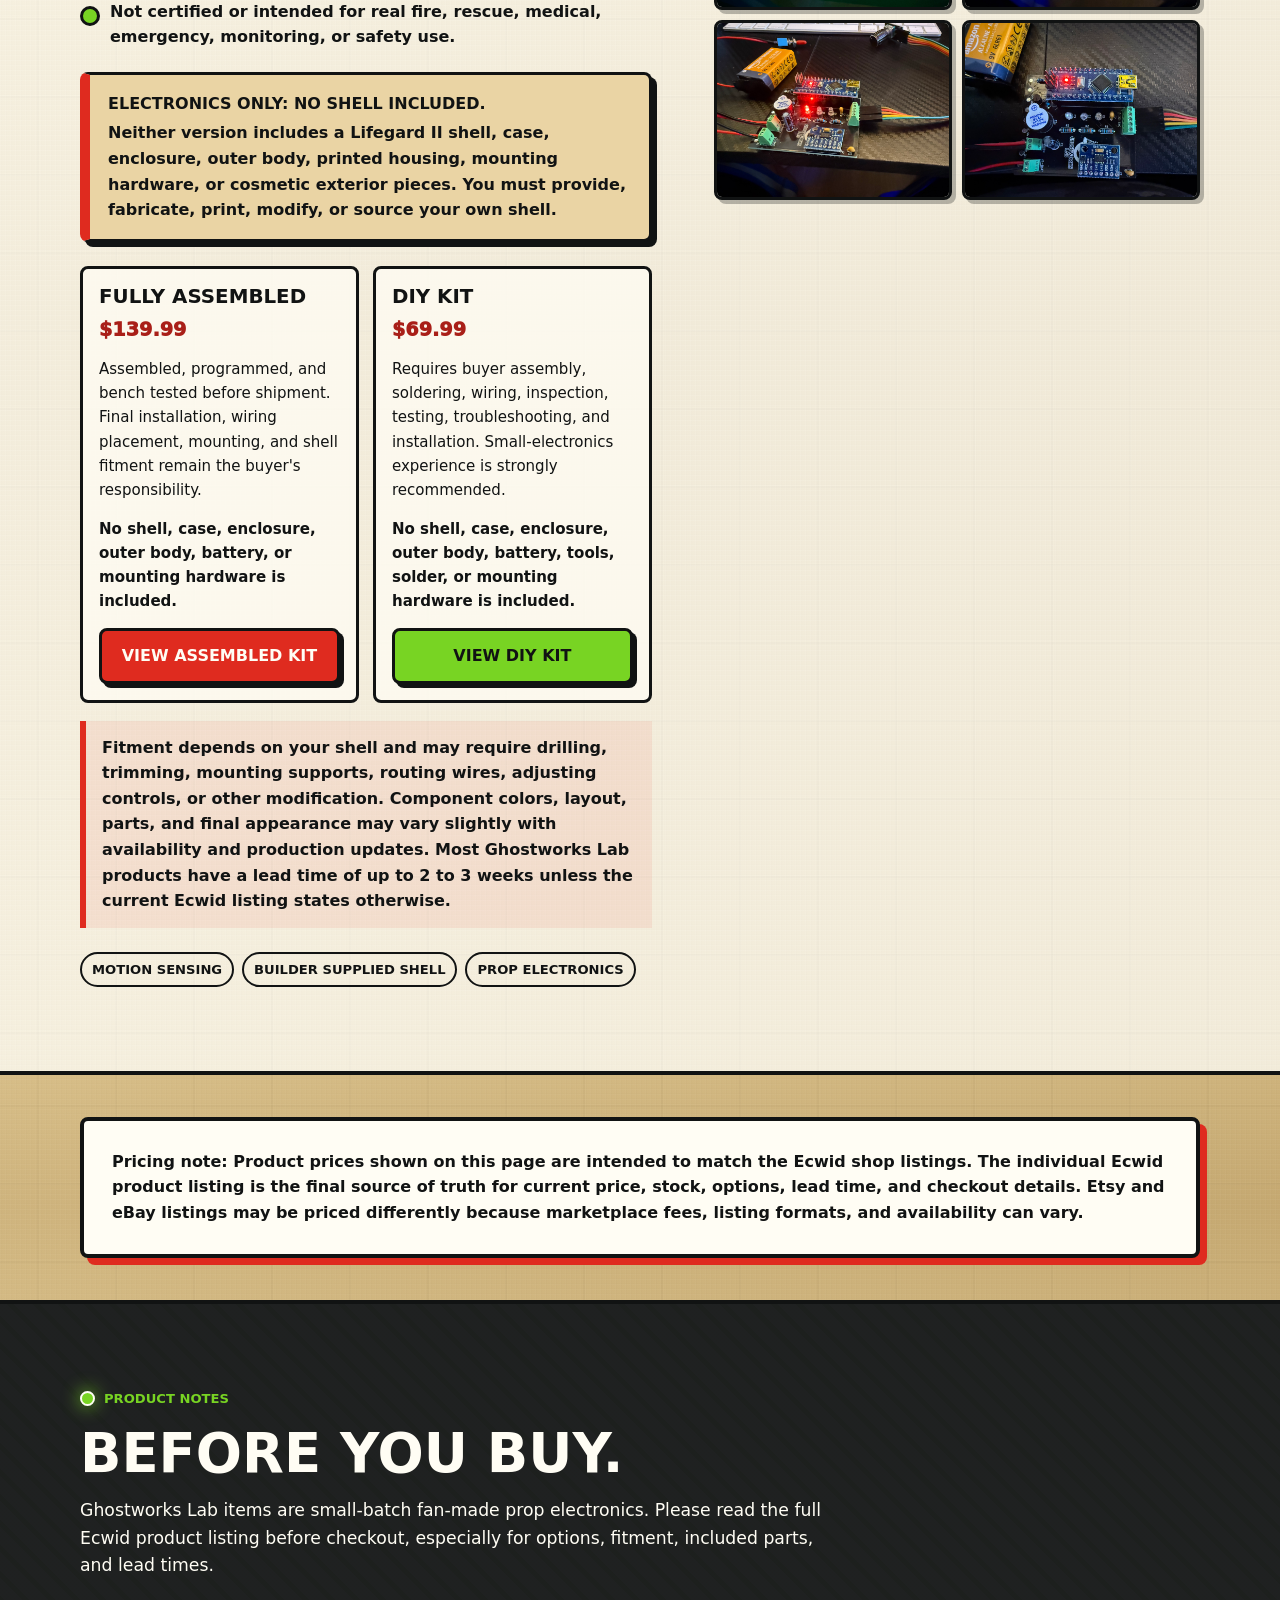
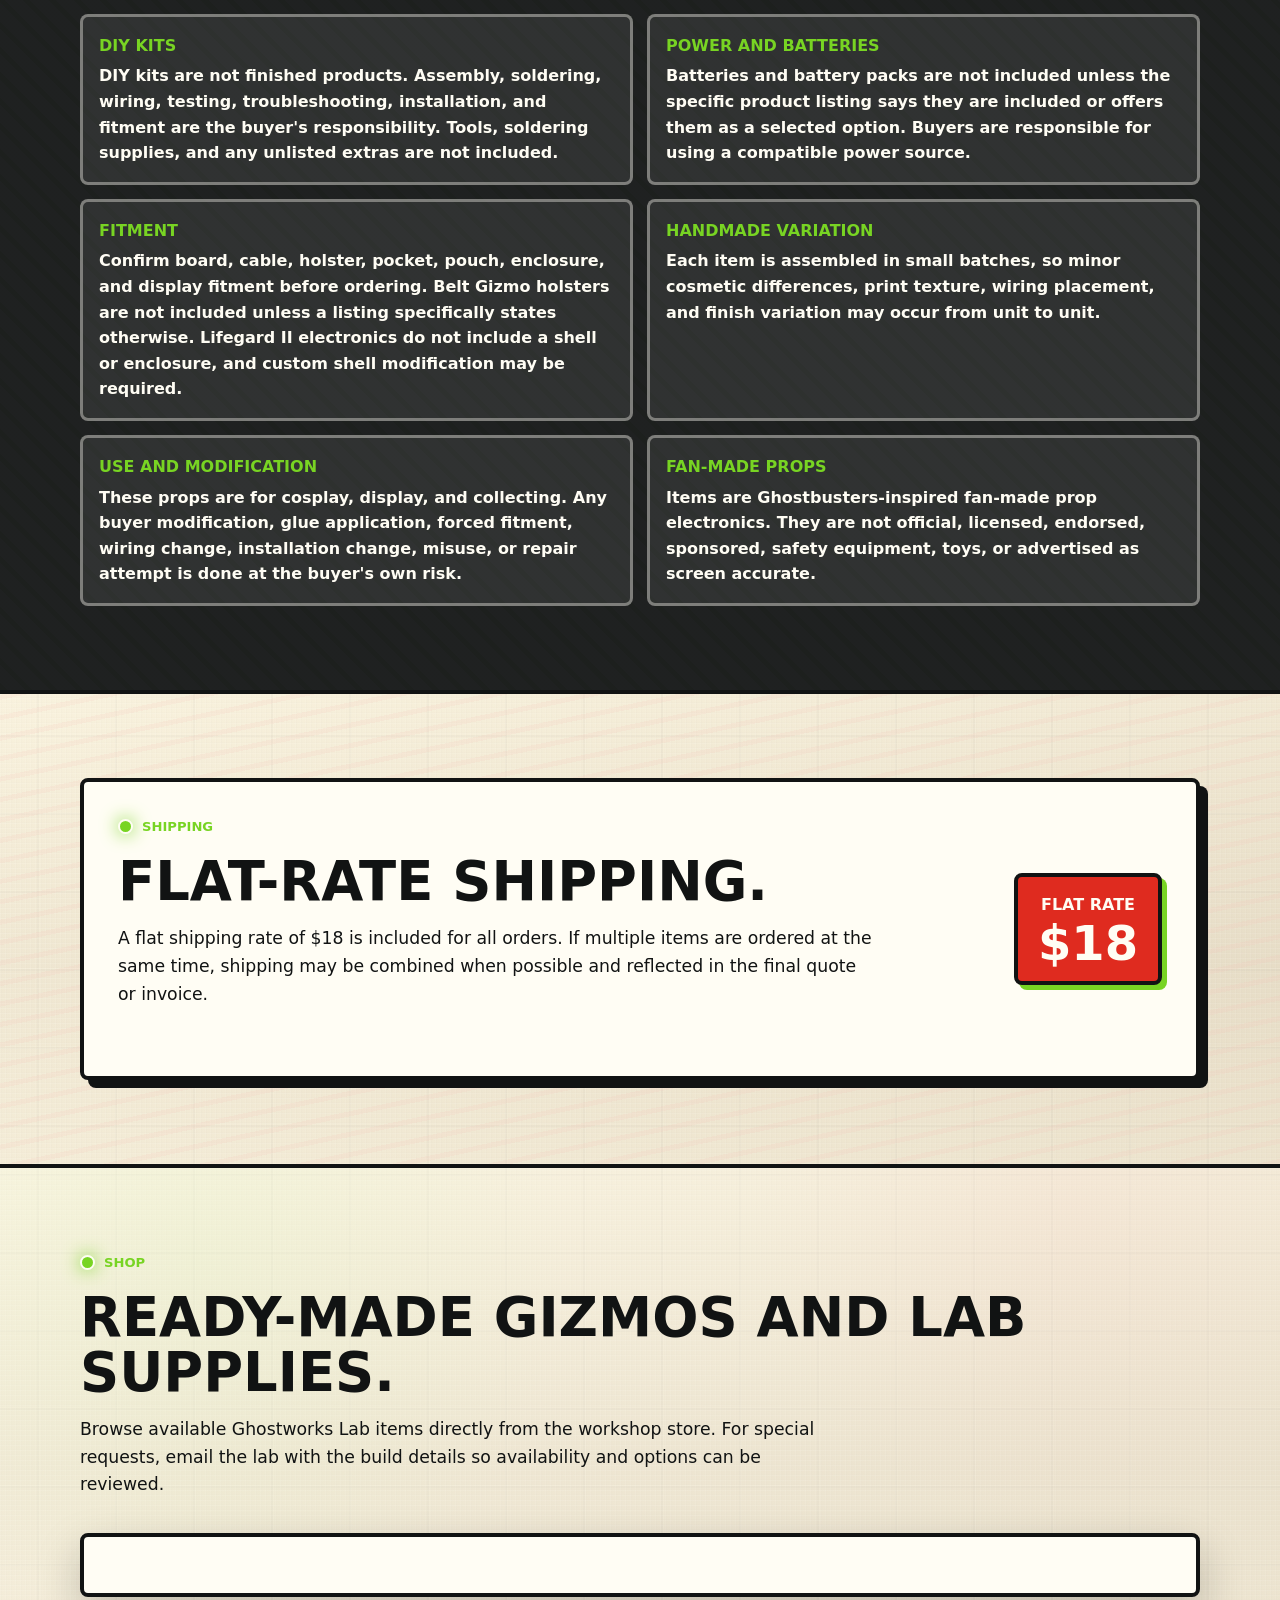
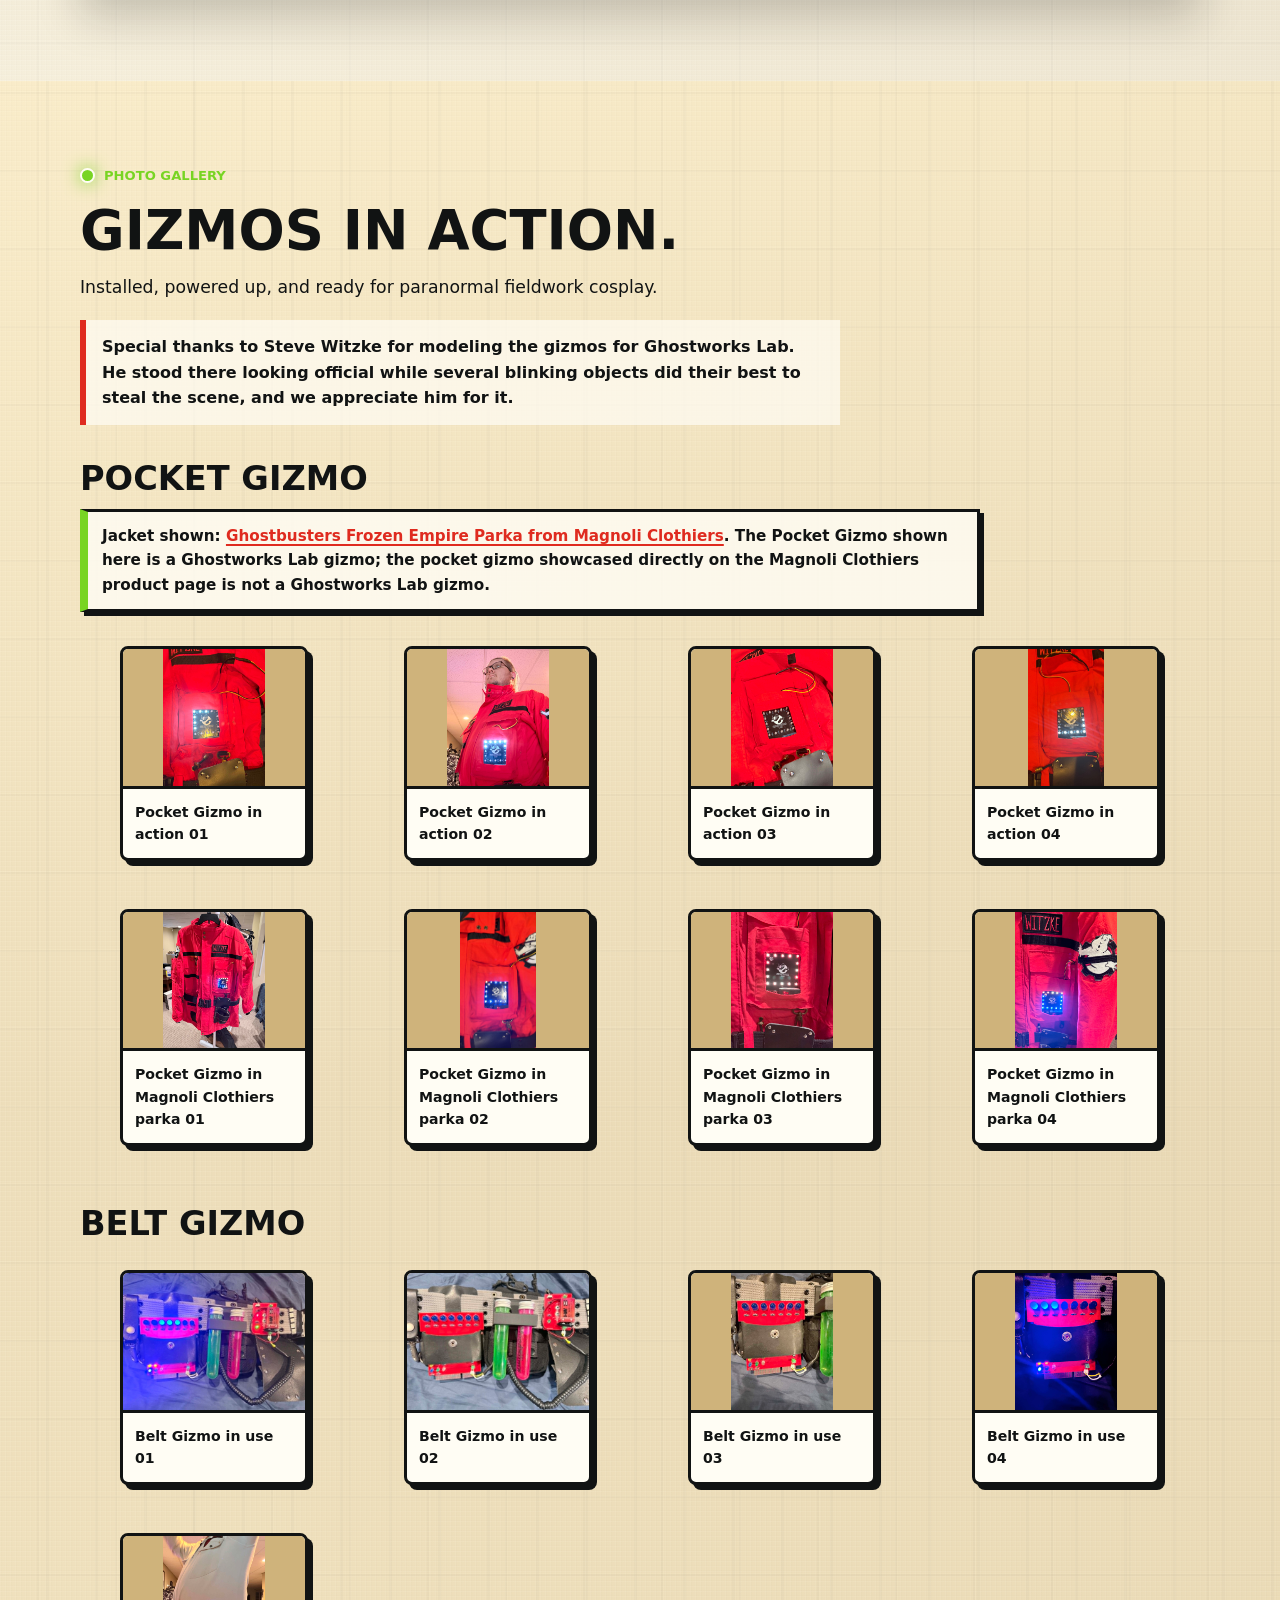
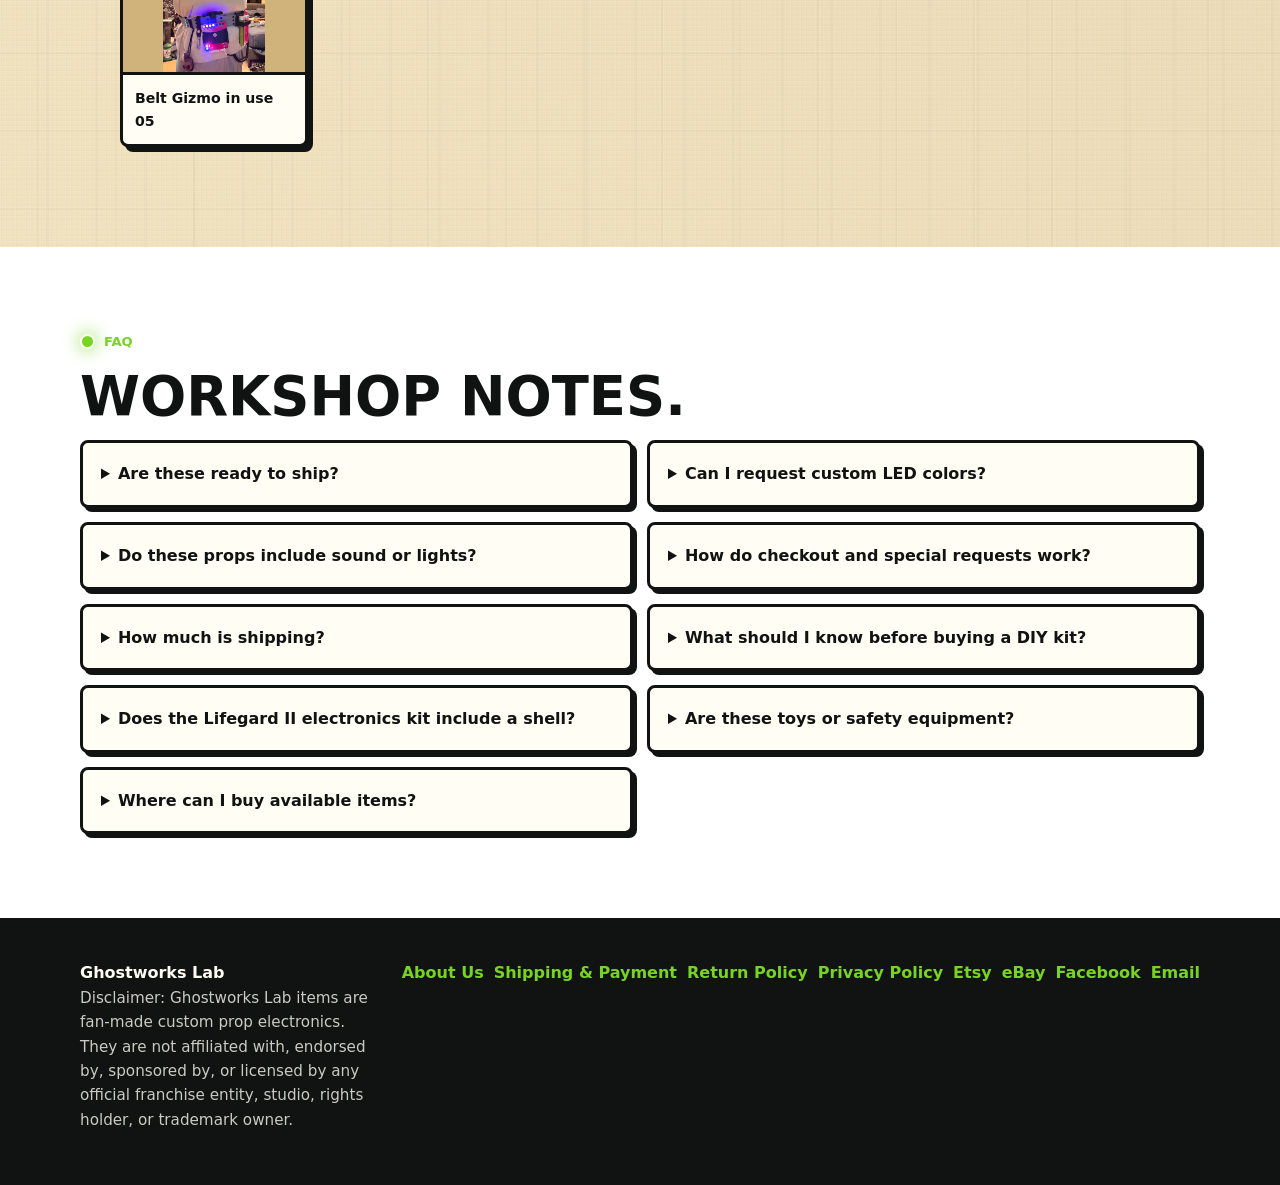
==== commit da26f2b3: "Add Magnoli parka pocket gizmo photos" ====
--- a/index.html
+++ b/index.html
@@ -874,6 +874,24 @@
       margin-bottom: 10px;
       font-size: clamp(1.45rem, 3vw, 2.1rem);
       text-transform: uppercase;
+    }
+
+    .gallery-note {
+      max-width: 900px;
+      margin: 0 0 18px;
+      padding: 12px 14px;
+      border: 3px solid var(--ink);
+      border-left: 8px solid var(--slime);
+      background: rgba(255, 253, 244, 0.82);
+      box-shadow: 4px 4px 0 var(--ink);
+      font-size: 0.95rem;
+      font-weight: 750;
+    }
+
+    .gallery-note a {
+      color: var(--red);
+      text-decoration-thickness: 2px;
+      text-underline-offset: 3px;
     }
 
     .photo-card {
@@ -1375,6 +1393,7 @@
         <p class="thanks-note">Special thanks to Steve Witzke for modeling the gizmos for Ghostworks Lab. He stood there looking official while several blinking objects did their best to steal the scene, and we appreciate him for it.</p>
         <div class="gallery-subsection">
           <h3>Pocket Gizmo</h3>
+          <p class="gallery-note">Jacket shown: <a href="https://www.magnoliclothiers.com/paranormal-parka-casual-p-1214.html" target="_blank" rel="noopener">Ghostbusters Frozen Empire Parka from Magnoli Clothiers</a>. The Pocket Gizmo shown here is a Ghostworks Lab gizmo; the pocket gizmo showcased directly on the Magnoli Clothiers product page is not a Ghostworks Lab gizmo.</p>
           <div class="gallery-grid">
             <figure class="photo-card">
               <a href="assets/pocket-gizmo-in-action-01.jpeg" target="_blank" rel="noopener">
@@ -1399,6 +1418,30 @@
                 <img src="assets/pocket-gizmo-in-action-04.jpeg" alt="Close view of the Pocket Gizmo lights active in a red jacket pocket">
               </a>
               <figcaption>Pocket Gizmo in action 04</figcaption>
+            </figure>
+            <figure class="photo-card">
+              <a href="assets/pocket-gizmo-magnoli-parka-01.jpeg" target="_blank" rel="noopener">
+                <img src="assets/pocket-gizmo-magnoli-parka-01.jpeg" alt="Ghostworks Lab Pocket Gizmo installed in a red Magnoli Clothiers Frozen Empire inspired parka">
+              </a>
+              <figcaption>Pocket Gizmo in Magnoli Clothiers parka 01</figcaption>
+            </figure>
+            <figure class="photo-card">
+              <a href="assets/pocket-gizmo-magnoli-parka-02.jpeg" target="_blank" rel="noopener">
+                <img src="assets/pocket-gizmo-magnoli-parka-02.jpeg" alt="Close view of a Ghostworks Lab Pocket Gizmo lit inside a Magnoli Clothiers red parka pocket">
+              </a>
+              <figcaption>Pocket Gizmo in Magnoli Clothiers parka 02</figcaption>
+            </figure>
+            <figure class="photo-card">
+              <a href="assets/pocket-gizmo-magnoli-parka-03.jpeg" target="_blank" rel="noopener">
+                <img src="assets/pocket-gizmo-magnoli-parka-03.jpeg" alt="Ghostworks Lab Pocket Gizmo glowing red and white in a red Magnoli Clothiers parka pocket">
+              </a>
+              <figcaption>Pocket Gizmo in Magnoli Clothiers parka 03</figcaption>
+            </figure>
+            <figure class="photo-card">
+              <a href="assets/pocket-gizmo-magnoli-parka-04.jpeg" target="_blank" rel="noopener">
+                <img src="assets/pocket-gizmo-magnoli-parka-04.jpeg" alt="Ghostworks Lab Pocket Gizmo glowing blue and red in a Magnoli Clothiers red parka">
+              </a>
+              <figcaption>Pocket Gizmo in Magnoli Clothiers parka 04</figcaption>
             </figure>
           </div>
         </div>
